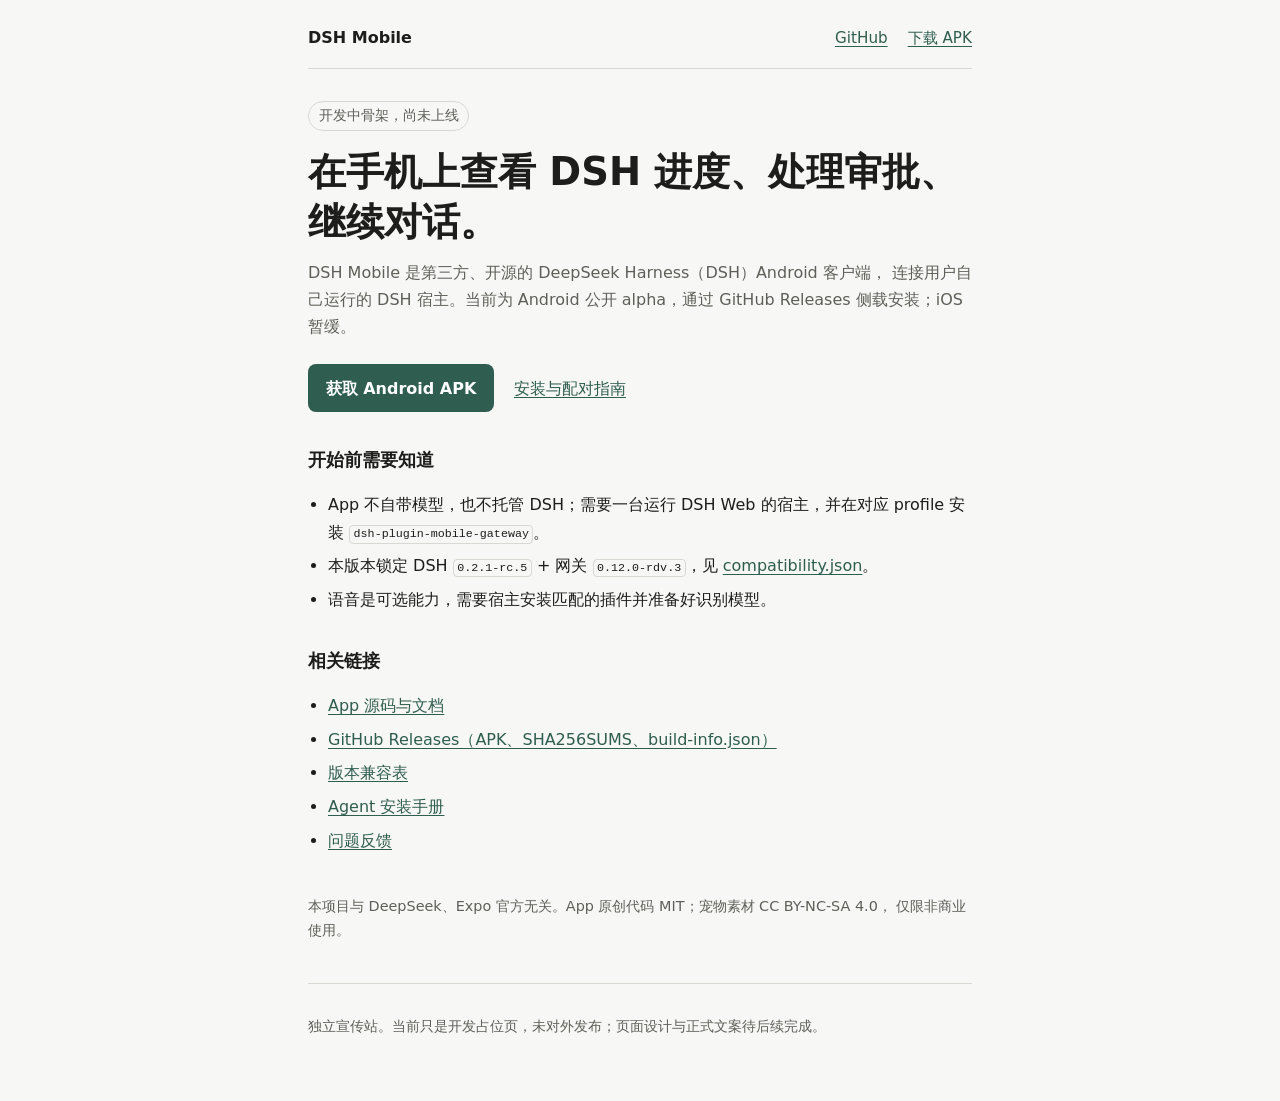
==== site/index.html @ c3a933ae "chore: initialize website development handoff" ====
<!doctype html>
<html lang="zh-CN">
<head>
  <meta charset="utf-8">
  <meta name="viewport" content="width=device-width, initial-scale=1">
  <meta name="robots" content="noindex">
  <title>DSH Mobile 宣传站（开发中）</title>
  <link rel="stylesheet" href="styles.css">
</head>
<body>
  <header class="site-header">
    <a class="brand" href="https://github.com/solla-h/dsh-mobile-app">DSH Mobile</a>
    <nav aria-label="主要导航">
      <a href="https://github.com/solla-h/dsh-mobile-app">GitHub</a>
      <a href="https://github.com/solla-h/dsh-mobile-app/releases">下载 APK</a>
    </nav>
  </header>

  <main>
    <p class="status" role="status">开发中骨架，尚未上线</p>

    <h1>在手机上查看 DSH 进度、处理审批、继续对话。</h1>

    <p class="lede">
      DSH Mobile 是第三方、开源的 DeepSeek Harness（DSH）Android 客户端，
      连接用户自己运行的 DSH 宿主。当前为 Android 公开 alpha，通过 GitHub Releases
      侧载安装；iOS 暂缓。
    </p>

    <p class="actions">
      <a class="button" href="https://github.com/solla-h/dsh-mobile-app/releases">获取 Android APK</a>
      <a href="https://github.com/solla-h/dsh-mobile-app/blob/master/docs/USER-GUIDE.zh-CN.md">安装与配对指南</a>
    </p>

    <section aria-labelledby="before-you-start">
      <h2 id="before-you-start">开始前需要知道</h2>
      <ul>
        <li>App 不自带模型，也不托管 DSH；需要一台运行 DSH Web 的宿主，并在对应 profile 安装
          <code>dsh-plugin-mobile-gateway</code>。</li>
        <li>本版本锁定 DSH <code>0.2.1-rc.5</code> + 网关 <code>0.12.0-rdv.3</code>，见
          <a href="https://github.com/solla-h/dsh-mobile-app/blob/master/compatibility.json">compatibility.json</a>。</li>
        <li>语音是可选能力，需要宿主安装匹配的插件并准备好识别模型。</li>
      </ul>
    </section>

    <section aria-labelledby="links">
      <h2 id="links">相关链接</h2>
      <ul>
        <li><a href="https://github.com/solla-h/dsh-mobile-app">App 源码与文档</a></li>
        <li><a href="https://github.com/solla-h/dsh-mobile-app/releases">GitHub Releases（APK、SHA256SUMS、build-info.json）</a></li>
        <li><a href="https://github.com/solla-h/dsh-mobile-app/blob/master/docs/COMPATIBILITY.md">版本兼容表</a></li>
        <li><a href="https://github.com/solla-h/dsh-mobile-app/blob/master/docs/AGENT-SETUP.md">Agent 安装手册</a></li>
        <li><a href="https://github.com/solla-h/dsh-mobile-app/issues">问题反馈</a></li>
      </ul>
    </section>

    <p class="note">
      本项目与 DeepSeek、Expo 官方无关。App 原创代码 MIT；宠物素材 CC BY-NC-SA 4.0，
      仅限非商业使用。
    </p>
  </main>

  <footer>
    <p>独立宣传站。当前只是开发占位页，未对外发布；页面设计与正式文案待后续完成。</p>
  </footer>
</body>
</html>
---- site/styles.css ----
:root {
  color-scheme: light dark;
  --bg: #f7f7f5;
  --fg: #1d1d1b;
  --muted: #5f5f5a;
  --line: #d9d9d3;
  --accent: #2f5d50;
  --accent-fg: #ffffff;
}

@media (prefers-color-scheme: dark) {
  :root {
    --bg: #171715;
    --fg: #ecece7;
    --muted: #aaa9a2;
    --line: #3a3a35;
    --accent: #8fc7b4;
    --accent-fg: #10201a;
  }
}

* {
  box-sizing: border-box;
}

body {
  margin: 0 auto;
  max-width: 44rem;
  padding: 1.5rem 1.25rem 3rem;
  background: var(--bg);
  color: var(--fg);
  font-family: system-ui, -apple-system, "Segoe UI", "PingFang SC",
    "Hiragino Sans GB", "Microsoft YaHei", sans-serif;
  line-height: 1.7;
}

a {
  color: var(--accent);
  text-underline-offset: 0.18em;
}

a:focus-visible {
  outline: 2px solid var(--accent);
  outline-offset: 3px;
  border-radius: 2px;
}

.site-header {
  display: flex;
  flex-wrap: wrap;
  gap: 0.75rem 1.25rem;
  align-items: baseline;
  justify-content: space-between;
  padding-bottom: 1rem;
  border-bottom: 1px solid var(--line);
}

.brand {
  font-weight: 700;
  color: var(--fg);
  text-decoration: none;
}

.site-header nav {
  display: flex;
  flex-wrap: wrap;
  gap: 1.25rem;
  font-size: 0.95rem;
}

main {
  padding-top: 2rem;
}

.status {
  display: inline-block;
  margin: 0;
  padding: 0.15rem 0.6rem;
  border: 1px solid var(--line);
  border-radius: 999px;
  color: var(--muted);
  font-size: 0.85rem;
}

h1 {
  margin: 1rem 0 0.75rem;
  font-size: clamp(1.7rem, 5vw, 2.4rem);
  line-height: 1.3;
}

h2 {
  margin-top: 2rem;
  font-size: 1.15rem;
}

.lede {
  margin: 0 0 1.5rem;
  color: var(--muted);
}

.actions {
  display: flex;
  flex-wrap: wrap;
  gap: 0.75rem 1.25rem;
  align-items: center;
  margin: 1.5rem 0 2rem;
}

.button {
  padding: 0.65rem 1.1rem;
  border-radius: 0.5rem;
  background: var(--accent);
  color: var(--accent-fg);
  font-weight: 600;
  text-decoration: none;
}

ul {
  padding-left: 1.25rem;
}

li + li {
  margin-top: 0.4rem;
}

code {
  padding: 0.1em 0.3em;
  border: 1px solid var(--line);
  border-radius: 0.25rem;
  font-size: 0.9em;
}

.note,
footer {
  margin-top: 2.5rem;
  color: var(--muted);
  font-size: 0.9rem;
}

footer {
  padding-top: 1rem;
  border-top: 1px solid var(--line);
}
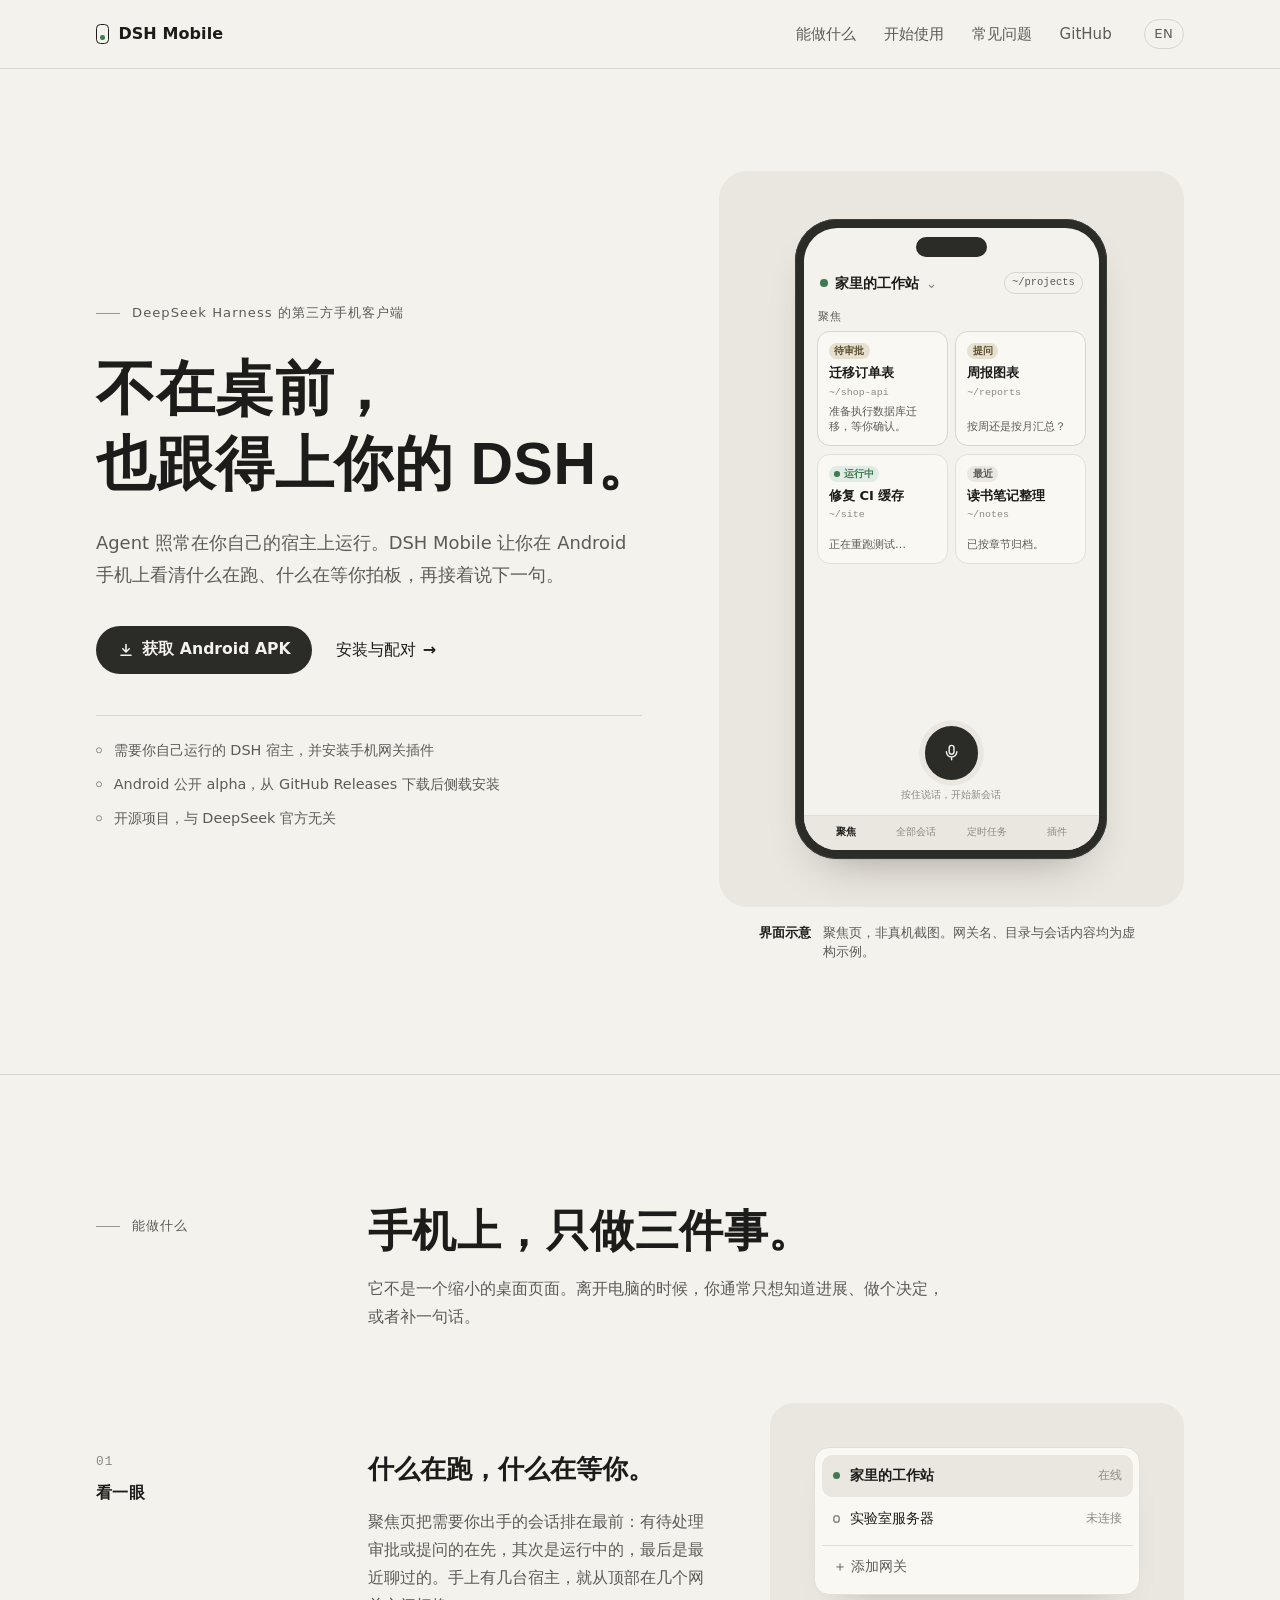
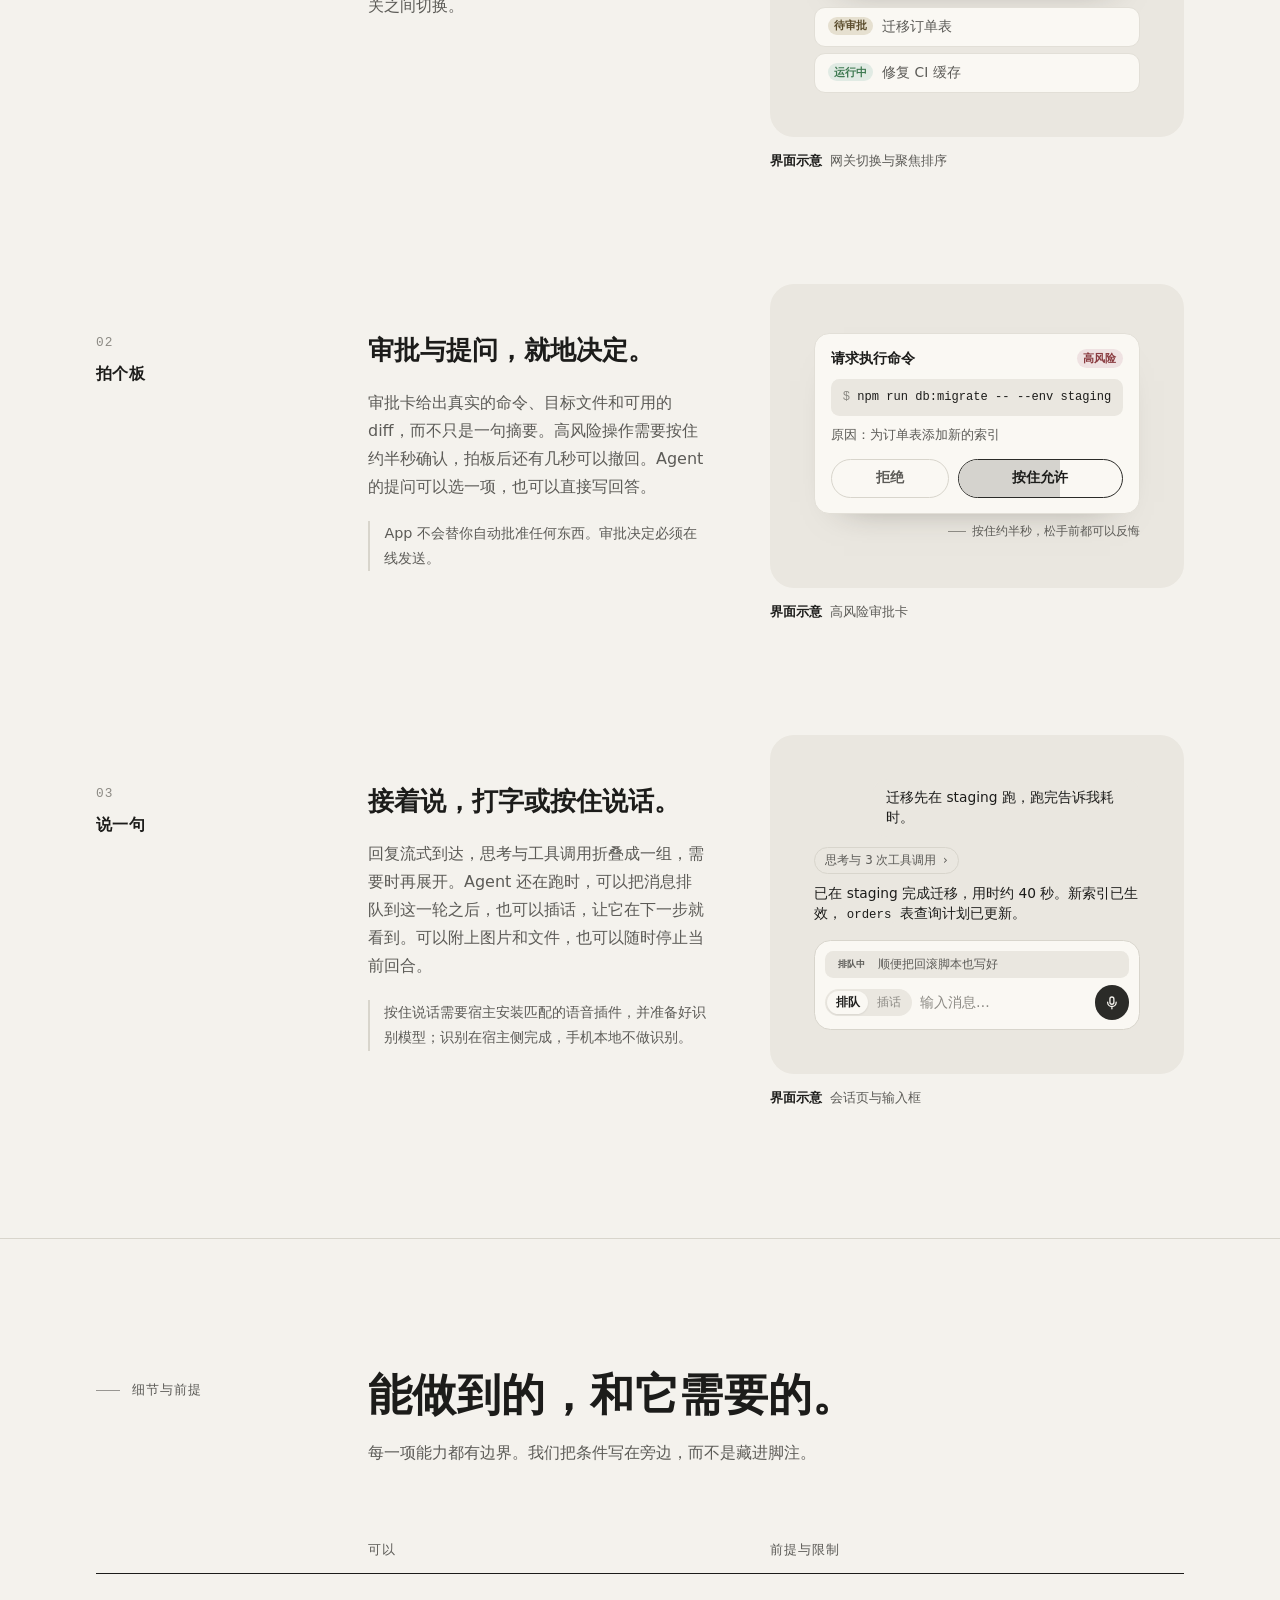
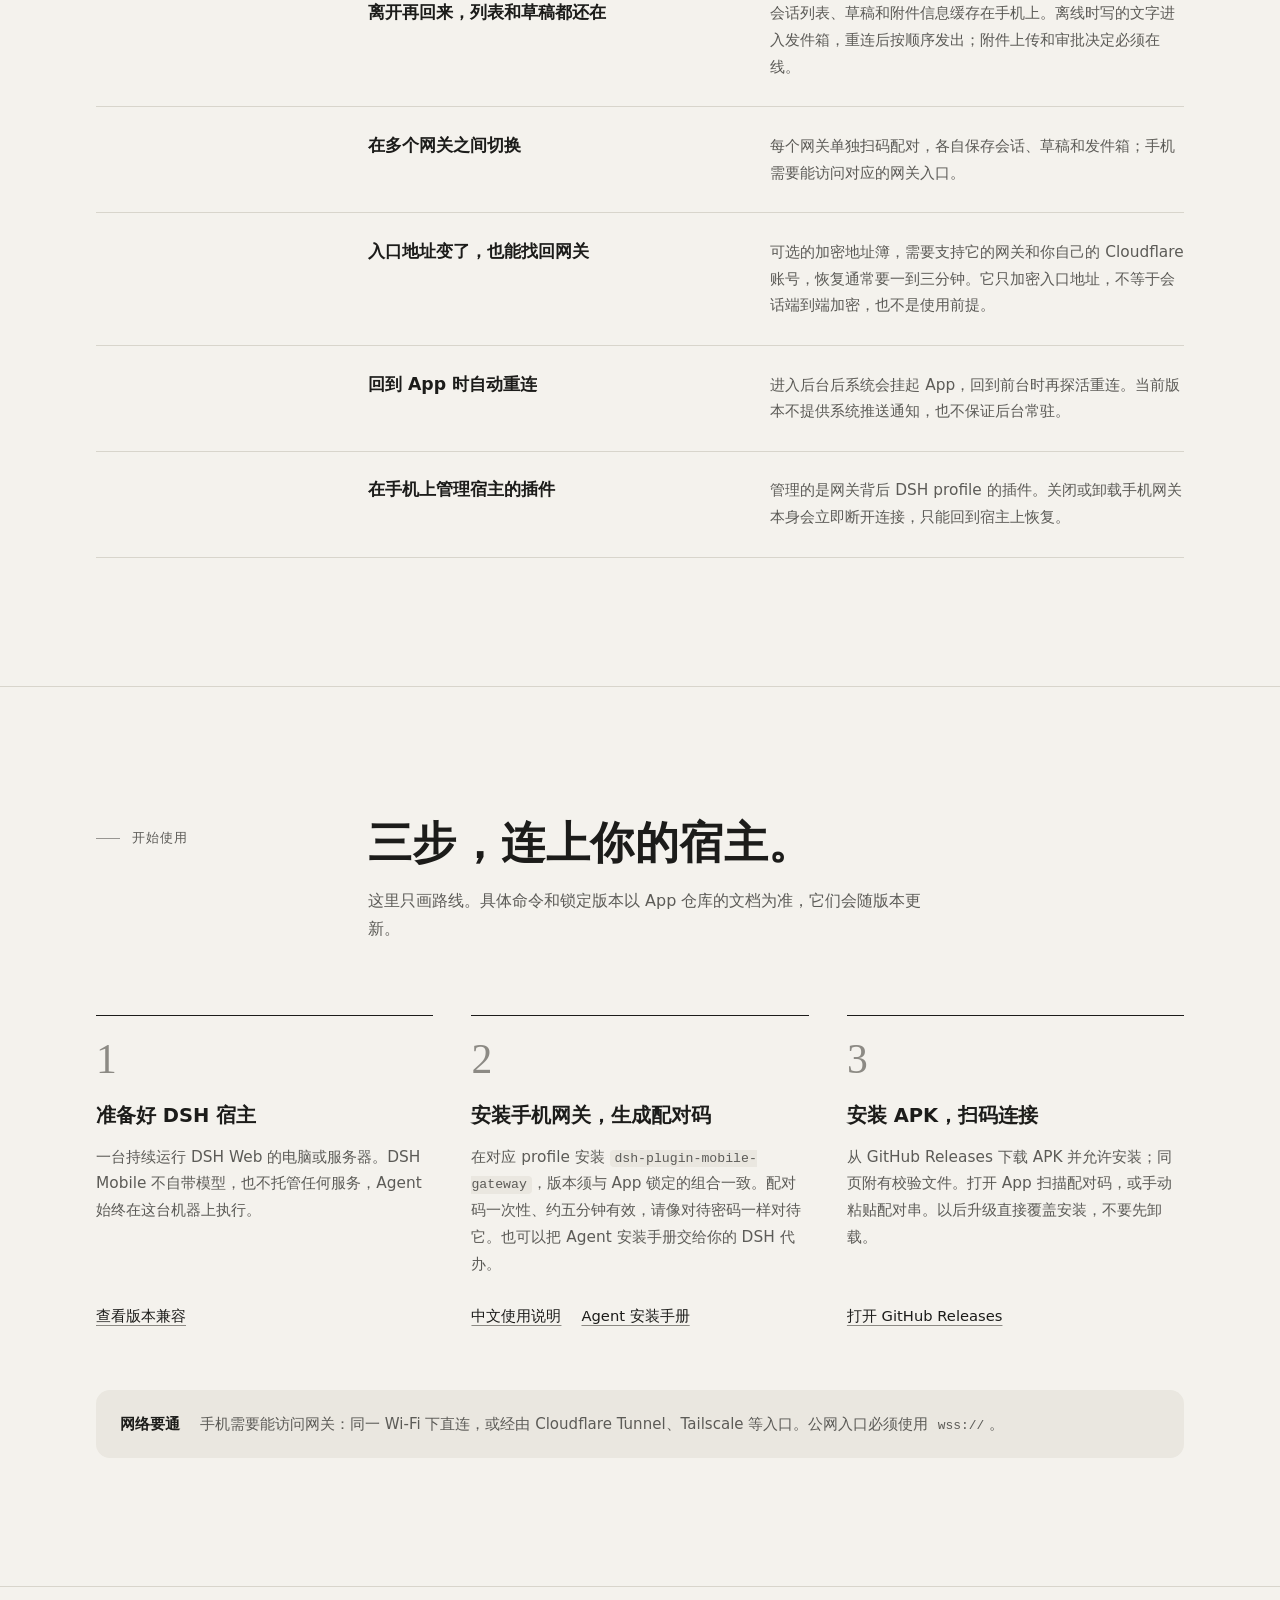
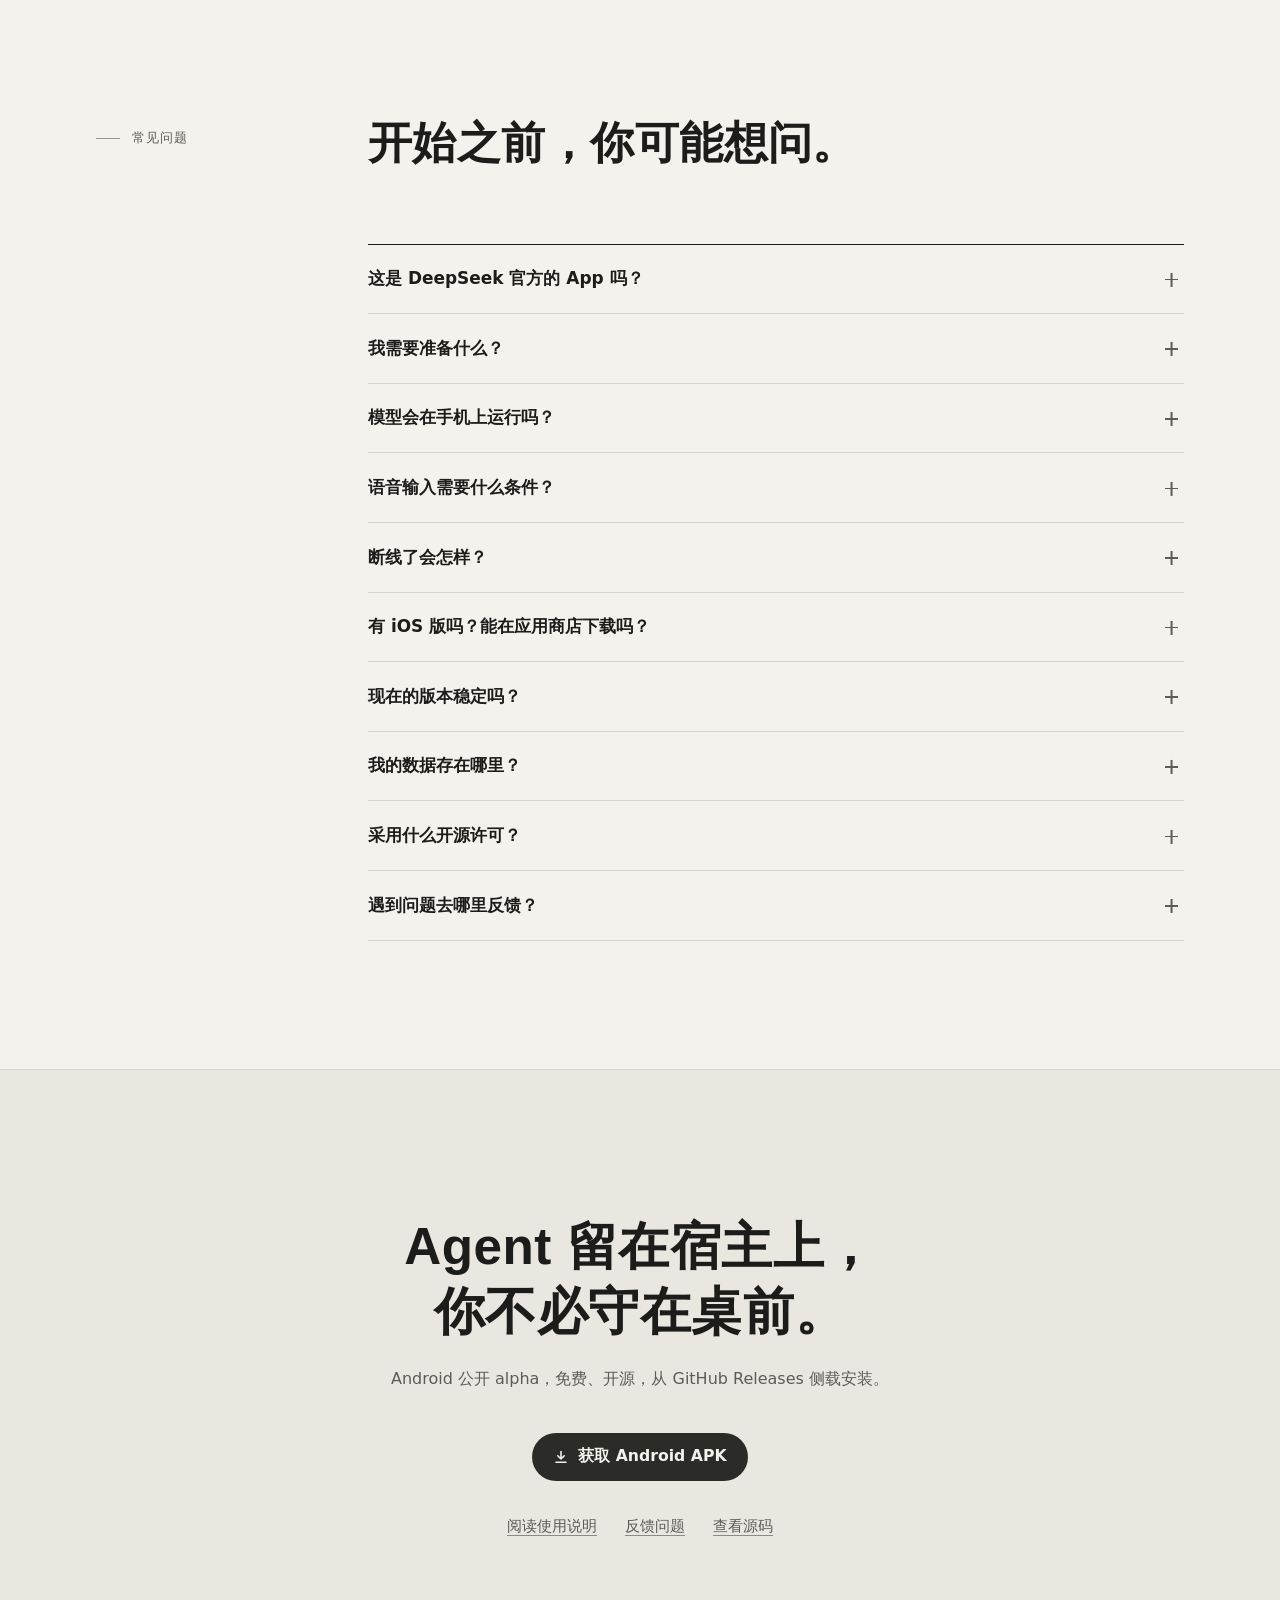
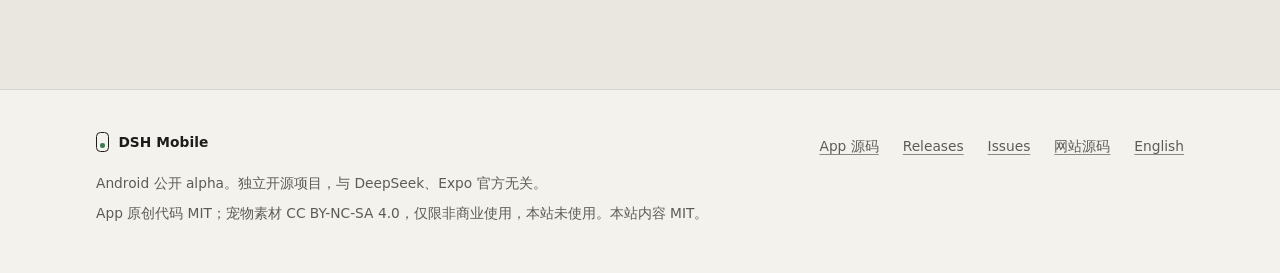
==== commit 7617f31d: "feat: launch bilingual site with validated Pages deployments" ====
--- a/site/index.html
+++ b/site/index.html
@@ -3,65 +3,396 @@
 <head>
   <meta charset="utf-8">
   <meta name="viewport" content="width=device-width, initial-scale=1">
-  <meta name="robots" content="noindex">
-  <title>DSH Mobile 宣传站（开发中）</title>
+  <link rel="canonical" href="https://fatwhale.app/">
+  <title>DSH Mobile — 不在桌前，也跟得上你的 DSH</title>
+  <meta name="description" content="DSH Mobile 是第三方、开源的 DeepSeek Harness（DSH）Android 客户端：在手机上查看进度、处理审批与提问、继续对话。连接你自己运行的 DSH 宿主，当前为 Android 公开 alpha。">
+  <meta name="color-scheme" content="light dark">
+  <meta name="theme-color" content="#f4f2ed" media="(prefers-color-scheme: light)">
+  <meta name="theme-color" content="#252522" media="(prefers-color-scheme: dark)">
+  <meta property="og:type" content="website">
+  <meta property="og:locale" content="zh_CN">
+  <meta property="og:site_name" content="DSH Mobile">
+  <meta property="og:title" content="DSH Mobile — 不在桌前，也跟得上你的 DSH">
+  <meta property="og:description" content="第三方开源的 DSH Android 客户端：查看进度、处理审批、继续对话。Android 公开 alpha。">
+  <meta property="og:url" content="https://fatwhale.app/">
+  <link rel="alternate" hreflang="zh-CN" href="https://fatwhale.app/">
+  <link rel="alternate" hreflang="en" href="https://fatwhale.app/en/">
+  <link rel="icon" href="data:image/svg+xml,%3Csvg xmlns='http://www.w3.org/2000/svg' viewBox='0 0 32 32'%3E%3Crect width='32' height='32' rx='8' fill='%23f4f2ed'/%3E%3Crect x='10' y='5.5' width='12' height='21' rx='3.5' fill='none' stroke='%231c1c1a' stroke-width='2'/%3E%3Ccircle cx='16' cy='22' r='1.8' fill='%233f7a52'/%3E%3C/svg%3E">
   <link rel="stylesheet" href="styles.css">
 </head>
 <body>
-  <header class="site-header">
-    <a class="brand" href="https://github.com/solla-h/dsh-mobile-app">DSH Mobile</a>
-    <nav aria-label="主要导航">
-      <a href="https://github.com/solla-h/dsh-mobile-app">GitHub</a>
-      <a href="https://github.com/solla-h/dsh-mobile-app/releases">下载 APK</a>
-    </nav>
+  <a class="skip" href="#main">跳到正文</a>
+
+  <header class="masthead">
+    <div class="wrap masthead__inner">
+      <a class="brand" href="./"><span class="brand__mark" aria-hidden="true"></span>DSH Mobile</a>
+      <nav class="nav" aria-label="主要导航">
+        <a href="#scenes">能做什么</a>
+        <a href="#start">开始使用</a>
+        <a href="#faq">常见问题</a>
+        <a href="https://github.com/solla-h/dsh-mobile-app">GitHub</a>
+      </nav>
+      <a class="lang" href="en/" hreflang="en" lang="en">EN</a>
+    </div>
   </header>
 
-  <main>
-    <p class="status" role="status">开发中骨架，尚未上线</p>
-
-    <h1>在手机上查看 DSH 进度、处理审批、继续对话。</h1>
-
-    <p class="lede">
-      DSH Mobile 是第三方、开源的 DeepSeek Harness（DSH）Android 客户端，
-      连接用户自己运行的 DSH 宿主。当前为 Android 公开 alpha，通过 GitHub Releases
-      侧载安装；iOS 暂缓。
-    </p>
-
-    <p class="actions">
-      <a class="button" href="https://github.com/solla-h/dsh-mobile-app/releases">获取 Android APK</a>
-      <a href="https://github.com/solla-h/dsh-mobile-app/blob/master/docs/USER-GUIDE.zh-CN.md">安装与配对指南</a>
-    </p>
-
-    <section aria-labelledby="before-you-start">
-      <h2 id="before-you-start">开始前需要知道</h2>
-      <ul>
-        <li>App 不自带模型，也不托管 DSH；需要一台运行 DSH Web 的宿主，并在对应 profile 安装
-          <code>dsh-plugin-mobile-gateway</code>。</li>
-        <li>本版本锁定 DSH <code>0.2.1-rc.5</code> + 网关 <code>0.12.0-rdv.3</code>，见
-          <a href="https://github.com/solla-h/dsh-mobile-app/blob/master/compatibility.json">compatibility.json</a>。</li>
-        <li>语音是可选能力，需要宿主安装匹配的插件并准备好识别模型。</li>
-      </ul>
-    </section>
-
-    <section aria-labelledby="links">
-      <h2 id="links">相关链接</h2>
-      <ul>
-        <li><a href="https://github.com/solla-h/dsh-mobile-app">App 源码与文档</a></li>
-        <li><a href="https://github.com/solla-h/dsh-mobile-app/releases">GitHub Releases（APK、SHA256SUMS、build-info.json）</a></li>
-        <li><a href="https://github.com/solla-h/dsh-mobile-app/blob/master/docs/COMPATIBILITY.md">版本兼容表</a></li>
-        <li><a href="https://github.com/solla-h/dsh-mobile-app/blob/master/docs/AGENT-SETUP.md">Agent 安装手册</a></li>
-        <li><a href="https://github.com/solla-h/dsh-mobile-app/issues">问题反馈</a></li>
-      </ul>
-    </section>
-
-    <p class="note">
-      本项目与 DeepSeek、Expo 官方无关。App 原创代码 MIT；宠物素材 CC BY-NC-SA 4.0，
-      仅限非商业使用。
-    </p>
+  <main id="main">
+    <!-- 首屏 -->
+    <section class="hero" aria-labelledby="hero-title">
+      <div class="wrap hero__grid">
+        <div class="hero__text">
+          <p class="eyebrow">DeepSeek Harness 的第三方手机客户端</p>
+          <h1 id="hero-title" class="display"><span class="nb">不在桌前，</span><br><span class="nb">也跟得上你的 DSH。</span></h1>
+          <p class="lede">
+            Agent 照常在你自己的宿主上运行。DSH Mobile 让你在 Android 手机上看清什么在跑、什么在等你拍板，再接着说下一句。
+          </p>
+          <div class="actions">
+            <a class="btn btn--primary" href="https://github.com/solla-h/dsh-mobile-app/releases">
+              <svg class="btn__glyph" viewBox="0 0 16 16" fill="none" stroke="currentColor" stroke-width="1.6" stroke-linecap="round" stroke-linejoin="round" aria-hidden="true"><path d="M8 2.5v7.5M4.75 6.75 8 10l3.25-3.25M3 13.25h10"/></svg>
+              获取 Android APK
+            </a>
+            <a class="link-quiet" href="#start">安装与配对 <span aria-hidden="true">→</span></a>
+          </div>
+          <ul class="terms" aria-label="使用前提">
+            <li>需要你自己运行的 DSH 宿主，并安装手机网关插件</li>
+            <li>Android 公开 alpha，从 GitHub Releases 下载后侧载安装</li>
+            <li>开源项目，与 DeepSeek 官方无关</li>
+          </ul>
+        </div>
+
+        <figure class="hero__figure">
+          <div class="stage">
+            <div class="phone" aria-hidden="true">
+              <div class="phone__screen">
+                <div class="ui-status"></div>
+                <div class="ui-top">
+                  <span class="ui-gw"><i class="dot dot--live"></i>家里的工作站<span class="caret">⌄</span></span>
+                  <span class="ui-ws">~/projects</span>
+                </div>
+                <p class="ui-h">聚焦</p>
+                <div class="ui-grid">
+                  <div class="ui-card ui-card--attn">
+                    <span class="ui-tag ui-tag--amber">待审批</span>
+                    <b>迁移订单表</b>
+                    <span class="ui-path">~/shop-api</span>
+                    <span class="ui-snip">准备执行数据库迁移，等你确认。</span>
+                  </div>
+                  <div class="ui-card ui-card--attn">
+                    <span class="ui-tag ui-tag--amber">提问</span>
+                    <b>周报图表</b>
+                    <span class="ui-path">~/reports</span>
+                    <span class="ui-snip">按周还是按月汇总？</span>
+                  </div>
+                  <div class="ui-card">
+                    <span class="ui-tag ui-tag--live"><i class="dot dot--live"></i>运行中</span>
+                    <b>修复 CI 缓存</b>
+                    <span class="ui-path">~/site</span>
+                    <span class="ui-snip">正在重跑测试…</span>
+                  </div>
+                  <div class="ui-card">
+                    <span class="ui-tag">最近</span>
+                    <b>读书笔记整理</b>
+                    <span class="ui-path">~/notes</span>
+                    <span class="ui-snip">已按章节归档。</span>
+                  </div>
+                </div>
+                <div class="ui-orb-wrap">
+                  <span class="ui-orb"><svg viewBox="0 0 24 24" fill="none" stroke="currentColor" stroke-width="1.8" stroke-linecap="round"><rect x="9" y="3" width="6" height="11" rx="3"/><path d="M5.5 11a6.5 6.5 0 0 0 13 0M12 17.5V21"/></svg></span>
+                  <span class="ui-orb-label">按住说话，开始新会话</span>
+                </div>
+                <div class="ui-tabs">
+                  <span class="is-on">聚焦</span><span>全部会话</span><span>定时任务</span><span>插件</span>
+                </div>
+              </div>
+            </div>
+          </div>
+          <figcaption class="plate"><b>界面示意</b><span>聚焦页，非真机截图。网关名、目录与会话内容均为虚构示例。</span></figcaption>
+        </figure>
+      </div>
+    </section>
+
+    <!-- 核心场景 -->
+    <section class="section" id="scenes" aria-labelledby="scenes-title">
+      <div class="wrap">
+        <div class="section__head">
+          <p class="eyebrow">能做什么</p>
+          <div>
+            <h2 id="scenes-title" class="display">手机上，只做三件事。</h2>
+            <p class="intro">它不是一个缩小的桌面页面。离开电脑的时候，你通常只想知道进展、做个决定，或者补一句话。</p>
+          </div>
+        </div>
+
+        <ol class="scenes">
+          <li class="scene">
+            <p class="scene__no"><span class="mono">01</span><span>看一眼</span></p>
+            <div class="scene__text">
+              <h3>什么在跑，什么在等你。</h3>
+              <p>
+                聚焦页把需要你出手的会话排在最前：有待处理审批或提问的在先，其次是运行中的，最后是最近聊过的。手上有几台宿主，就从顶部在几个网关之间切换。
+              </p>
+            </div>
+            <figure class="scene__fig">
+              <div class="tray">
+                <div class="frag" aria-hidden="true">
+                  <div class="frag-card menu">
+                    <div class="menu__row is-on"><i class="dot dot--live"></i><b>家里的工作站</b><small>在线</small></div>
+                    <div class="menu__row"><i class="dot dot--idle"></i><span>实验室服务器</span><small>未连接</small></div>
+                    <div class="menu__row menu__row--add"><span>＋ 添加网关</span></div>
+                  </div>
+                  <div class="queue">
+                    <div class="queue__row"><span class="ui-tag ui-tag--amber">待审批</span><span>迁移订单表</span></div>
+                    <div class="queue__row"><span class="ui-tag ui-tag--live">运行中</span><span>修复 CI 缓存</span></div>
+                  </div>
+                </div>
+              </div>
+              <figcaption><b>界面示意</b>网关切换与聚焦排序</figcaption>
+            </figure>
+          </li>
+
+          <li class="scene">
+            <p class="scene__no"><span class="mono">02</span><span>拍个板</span></p>
+            <div class="scene__text">
+              <h3>审批与提问，就地决定。</h3>
+              <p>
+                审批卡给出真实的命令、目标文件和可用的 diff，而不只是一句摘要。高风险操作需要按住约半秒确认，拍板后还有几秒可以撤回。Agent 的提问可以选一项，也可以直接写回答。
+              </p>
+              <p class="note">App 不会替你自动批准任何东西。审批决定必须在线发送。</p>
+            </div>
+            <figure class="scene__fig">
+              <div class="tray">
+                <div class="frag" aria-hidden="true">
+                  <div class="frag-card">
+                    <div class="appr__head"><b>请求执行命令</b><span class="risk">高风险</span></div>
+                    <pre class="cmd">npm run db:migrate -- --env staging</pre>
+                    <p class="appr__why">原因：为订单表添加新的索引</p>
+                    <div class="appr__acts">
+                      <span class="ui-btn">拒绝</span>
+                      <span class="ui-btn ui-btn--hold"><i class="fill"></i><span class="label">按住允许</span></span>
+                    </div>
+                  </div>
+                  <p class="annot">按住约半秒，松手前都可以反悔</p>
+                </div>
+              </div>
+              <figcaption><b>界面示意</b>高风险审批卡</figcaption>
+            </figure>
+          </li>
+
+          <li class="scene">
+            <p class="scene__no"><span class="mono">03</span><span>说一句</span></p>
+            <div class="scene__text">
+              <h3>接着说，打字或按住说话。</h3>
+              <p>
+                回复流式到达，思考与工具调用折叠成一组，需要时再展开。Agent 还在跑时，可以把消息排队到这一轮之后，也可以插话，让它在下一步就看到。可以附上图片和文件，也可以随时停止当前回合。
+              </p>
+              <p class="note">按住说话需要宿主安装匹配的语音插件，并准备好识别模型；识别在宿主侧完成，手机本地不做识别。</p>
+            </div>
+            <figure class="scene__fig">
+              <div class="tray">
+                <div class="frag convo" aria-hidden="true">
+                  <div class="bubble">迁移先在 staging 跑，跑完告诉我耗时。</div>
+                  <span class="trace">思考与 3 次工具调用 <span>›</span></span>
+                  <p class="reply">已在 staging 完成迁移，用时约 40 秒。新索引已生效，<code>orders</code> 表查询计划已更新。</p>
+                  <div class="composer">
+                    <div class="queued"><span class="ui-tag">排队中</span>顺便把回滚脚本也写好</div>
+                    <div class="composer__row">
+                      <span class="seg"><span class="is-on">排队</span><span>插话</span></span>
+                      <span class="composer__input">输入消息…</span>
+                      <span class="mic"><svg viewBox="0 0 24 24" fill="none" stroke="currentColor" stroke-width="2" stroke-linecap="round"><rect x="9" y="3" width="6" height="11" rx="3"/><path d="M5.5 11a6.5 6.5 0 0 0 13 0M12 17.5V21"/></svg></span>
+                    </div>
+                  </div>
+                </div>
+              </div>
+              <figcaption><b>界面示意</b>会话页与输入框</figcaption>
+            </figure>
+          </li>
+        </ol>
+      </div>
+    </section>
+
+    <!-- 细节与前提 -->
+    <section class="section" id="details" aria-labelledby="details-title">
+      <div class="wrap">
+        <div class="section__head">
+          <p class="eyebrow">细节与前提</p>
+          <div>
+            <h2 id="details-title" class="display">能做到的，和它需要的。</h2>
+            <p class="intro">每一项能力都有边界。我们把条件写在旁边，而不是藏进脚注。</p>
+          </div>
+        </div>
+
+        <div class="ledger__labels" aria-hidden="true"><span></span><span>可以</span><span>前提与限制</span></div>
+        <ul class="ledger">
+          <li>
+            <h3>离开再回来，列表和草稿都还在</h3>
+            <p><span class="tag">前提</span>会话列表、草稿和附件信息缓存在手机上。离线时写的文字进入发件箱，重连后按顺序发出；附件上传和审批决定必须在线。</p>
+          </li>
+          <li>
+            <h3>在多个网关之间切换</h3>
+            <p><span class="tag">前提</span>每个网关单独扫码配对，各自保存会话、草稿和发件箱；手机需要能访问对应的网关入口。</p>
+          </li>
+          <li>
+            <h3>入口地址变了，也能找回网关</h3>
+            <p><span class="tag">前提</span>可选的加密地址簿，需要支持它的网关和你自己的 Cloudflare 账号，恢复通常要一到三分钟。它只加密入口地址，不等于会话端到端加密，也不是使用前提。</p>
+          </li>
+          <li>
+            <h3>回到 App 时自动重连</h3>
+            <p><span class="tag">前提</span>进入后台后系统会挂起 App，回到前台时再探活重连。当前版本不提供系统推送通知，也不保证后台常驻。</p>
+          </li>
+          <li>
+            <h3>在手机上管理宿主的插件</h3>
+            <p><span class="tag">前提</span>管理的是网关背后 DSH profile 的插件。关闭或卸载手机网关本身会立即断开连接，只能回到宿主上恢复。</p>
+          </li>
+        </ul>
+      </div>
+    </section>
+
+    <!-- 三步开始 -->
+    <section class="section" id="start" aria-labelledby="start-title">
+      <div class="wrap">
+        <div class="section__head">
+          <p class="eyebrow">开始使用</p>
+          <div>
+            <h2 id="start-title" class="display">三步，连上你的宿主。</h2>
+            <p class="intro">这里只画路线。具体命令和锁定版本以 App 仓库的文档为准，它们会随版本更新。</p>
+          </div>
+        </div>
+
+        <ol class="steps">
+          <li class="step">
+            <h3>准备好 DSH 宿主</h3>
+            <p>一台持续运行 DSH Web 的电脑或服务器。DSH Mobile 不自带模型，也不托管任何服务，Agent 始终在这台机器上执行。</p>
+            <div class="links">
+              <a href="https://github.com/solla-h/dsh-mobile-app/blob/master/docs/COMPATIBILITY.md">查看版本兼容</a>
+            </div>
+          </li>
+          <li class="step">
+            <h3>安装手机网关，生成配对码</h3>
+            <p>
+              在对应 profile 安装 <code>dsh-plugin-mobile-gateway</code>，版本须与 App 锁定的组合一致。配对码一次性、约五分钟有效，请像对待密码一样对待它。也可以把 Agent 安装手册交给你的 DSH 代办。
+            </p>
+            <div class="links">
+              <a href="https://github.com/solla-h/dsh-mobile-app/blob/master/docs/USER-GUIDE.zh-CN.md">中文使用说明</a>
+              <a href="https://github.com/solla-h/dsh-mobile-app/blob/master/docs/AGENT-SETUP.md">Agent 安装手册</a>
+            </div>
+          </li>
+          <li class="step">
+            <h3>安装 APK，扫码连接</h3>
+            <p>从 GitHub Releases 下载 APK 并允许安装；同页附有校验文件。打开 App 扫描配对码，或手动粘贴配对串。以后升级直接覆盖安装，不要先卸载。</p>
+            <div class="links">
+              <a href="https://github.com/solla-h/dsh-mobile-app/releases">打开 GitHub Releases</a>
+            </div>
+          </li>
+        </ol>
+
+        <div class="preflight">
+          <b>网络要通</b>
+          <p>手机需要能访问网关：同一 Wi-Fi 下直连，或经由 Cloudflare Tunnel、Tailscale 等入口。公网入口必须使用 <code>wss://</code>。</p>
+        </div>
+      </div>
+    </section>
+
+    <!-- FAQ -->
+    <section class="section" id="faq" aria-labelledby="faq-title">
+      <div class="wrap">
+        <div class="section__head">
+          <p class="eyebrow">常见问题</p>
+          <div>
+            <h2 id="faq-title" class="display">开始之前，你可能想问。</h2>
+          </div>
+        </div>
+
+        <div class="faq-layout">
+          <div class="spacer"></div>
+          <div class="faq">
+            <details>
+              <summary>这是 DeepSeek 官方的 App 吗？</summary>
+              <div class="answer"><p>不是。DSH Mobile 是独立的第三方开源项目，与 DeepSeek、Expo 官方均无关联。</p></div>
+            </details>
+            <details>
+              <summary>我需要准备什么？</summary>
+              <div class="answer">
+                <p>一台运行 DSH Web 的宿主、装在对应 profile 里的手机网关插件、一台 Android 手机，以及手机到网关的网络路径。</p>
+                <p>DSH 与网关的版本必须和 App 锁定的组合一致，见 <a href="https://github.com/solla-h/dsh-mobile-app/blob/master/compatibility.json">compatibility.json</a>。</p>
+              </div>
+            </details>
+            <details>
+              <summary>模型会在手机上运行吗？</summary>
+              <div class="answer"><p>不会。Agent 在你的宿主上运行，手机只是客户端。它也不是托管的 AI 服务。</p></div>
+            </details>
+            <details>
+              <summary>语音输入需要什么条件？</summary>
+              <div class="answer"><p>宿主需要安装与 DSH 版本匹配的语音插件，并且识别模型已经就绪。模型没准备好时，App 会明确显示「语音未启用」，不会静默失败。</p></div>
+            </details>
+            <details>
+              <summary>断线了会怎样？</summary>
+              <div class="answer">
+                <p>App 会自动重连，点顶部的连接提示可以立即重试。离线时写的文字进入发件箱，重连后按顺序补发。</p>
+                <p>断线瞬间仍在途的消息可能显示「未确认」，App 不会静默重发，需要你手动重试。设备被撤销或凭据过期时，需要重新配对。</p>
+              </div>
+            </details>
+            <details>
+              <summary>有 iOS 版吗？能在应用商店下载吗？</summary>
+              <div class="answer"><p>目前都没有。iOS 版暂缓，尚未验证；Android 版通过 GitHub Releases 侧载安装，也没有在所有机型上验证过。</p></div>
+            </details>
+            <details>
+              <summary>现在的版本稳定吗？</summary>
+              <div class="answer"><p>不算稳定，这是公开 alpha，协议和界面仍在演进。当前可下载的版本、校验文件和已验证范围，请以 <a href="https://github.com/solla-h/dsh-mobile-app/releases">Releases</a> 和 <a href="https://github.com/solla-h/dsh-mobile-app">App 仓库</a>的说明为准。</p></div>
+            </details>
+            <details>
+              <summary>我的数据存在哪里？</summary>
+              <div class="answer">
+                <p>配对凭据保存在手机的安全存储里；会话历史、草稿和附件信息缓存在手机本地。App 没有接入第三方分析 SDK，但宿主、网关和你使用的隧道服务可能各自保留日志。</p>
+                <p>手机丢失时，请到网关面板撤销这台设备；只在另一台手机上移除网关并不会撤销它。</p>
+              </div>
+            </details>
+            <details>
+              <summary>采用什么开源许可？</summary>
+              <div class="answer"><p>App 原创代码采用 MIT；App 里的宠物动画素材采用 CC BY-NC-SA 4.0，仅限非商业使用。详见 <a href="https://github.com/solla-h/dsh-mobile-app/blob/master/LICENSE">LICENSE</a> 与 <a href="https://github.com/solla-h/dsh-mobile-app/blob/master/NOTICE">NOTICE</a>。本网站内容采用 MIT，没有使用这些素材。</p></div>
+            </details>
+            <details>
+              <summary>遇到问题去哪里反馈？</summary>
+              <div class="answer"><p>请到 <a href="https://github.com/solla-h/dsh-mobile-app/issues">GitHub Issues</a>，附上 App、网关和 DSH 的版本与复现步骤。不要贴配对二维码、设备凭据或未打码的会话截图。</p></div>
+            </details>
+          </div>
+        </div>
+      </div>
+    </section>
+
+    <!-- 收尾 -->
+    <section class="closing" aria-labelledby="closing-title">
+      <div class="wrap">
+        <h2 id="closing-title" class="display">Agent 留在宿主上，<br>你不必守在桌前。</h2>
+        <p>Android 公开 alpha，免费、开源，从 GitHub Releases 侧载安装。</p>
+        <div class="actions">
+          <a class="btn btn--primary" href="https://github.com/solla-h/dsh-mobile-app/releases">
+            <svg class="btn__glyph" viewBox="0 0 16 16" fill="none" stroke="currentColor" stroke-width="1.6" stroke-linecap="round" stroke-linejoin="round" aria-hidden="true"><path d="M8 2.5v7.5M4.75 6.75 8 10l3.25-3.25M3 13.25h10"/></svg>
+            获取 Android APK
+          </a>
+        </div>
+        <div class="more">
+          <a href="https://github.com/solla-h/dsh-mobile-app/blob/master/docs/USER-GUIDE.zh-CN.md">阅读使用说明</a>
+          <a href="https://github.com/solla-h/dsh-mobile-app/issues">反馈问题</a>
+          <a href="https://github.com/solla-h/dsh-mobile-app">查看源码</a>
+        </div>
+      </div>
+    </section>
   </main>
 
-  <footer>
-    <p>独立宣传站。当前只是开发占位页，未对外发布；页面设计与正式文案待后续完成。</p>
+  <footer class="footer">
+    <div class="wrap footer__grid">
+      <div>
+        <p class="brand"><span class="brand__mark" aria-hidden="true"></span>DSH Mobile</p>
+        <p>Android 公开 alpha。独立开源项目，与 DeepSeek、Expo 官方无关。</p>
+        <p>App 原创代码 MIT；宠物素材 CC BY-NC-SA 4.0，仅限非商业使用，本站未使用。本站内容 MIT。</p>
+      </div>
+      <nav aria-label="页脚链接">
+        <a href="https://github.com/solla-h/dsh-mobile-app">App 源码</a>
+        <a href="https://github.com/solla-h/dsh-mobile-app/releases">Releases</a>
+        <a href="https://github.com/solla-h/dsh-mobile-app/issues">Issues</a>
+        <a href="https://github.com/solla-h/dsh-mobile-site">网站源码</a>
+        <a href="en/" hreflang="en" lang="en">English</a>
+      </nav>
+    </div>
   </footer>
 </body>
 </html>
--- a/site/styles.css
+++ b/site/styles.css
@@ -1,143 +1,1481 @@
+/*
+ * DSH Mobile — 宣传站样式
+ *
+ * 色板沿用 App 的「漫反射电纸书」：日间暖石纸色、夜间暖炭电纸灰。
+ * 不用纯黑纯白、不用渐变与发光；层次只靠纸色深浅和发丝线。
+ * 纯 CSS，无外部字体与脚本。
+ */
+
+/* ---------- Tokens ---------- */
+
 :root {
   color-scheme: light dark;
-  --bg: #f7f7f5;
-  --fg: #1d1d1b;
-  --muted: #5f5f5a;
-  --line: #d9d9d3;
-  --accent: #2f5d50;
-  --accent-fg: #ffffff;
+
+  --paper: #f4f2ed;
+  --paper-sunk: #eae7e0;
+  --paper-raised: #faf8f3;
+  --line: #d8d5cc;
+  --line-soft: #e2dfd7;
+  --ink: #1c1c1a;
+  --ink-2: #5c5b57;
+  --ink-3: #8c8a84;
+  --btn: #2b2b28;
+  --btn-ink: #f4f2ed;
+  --link: #2a5480;
+  --live: #3f7a52;
+  --live-bg: #e1ebe4;
+  --amber: #5c4e2e;
+  --amber-bg: #e6e0d0;
+  --danger: #8a3b40;
+  --danger-bg: #efe2e2;
+  --bezel: #2b2b28;
+  --bezel-edge: #3d3d39;
+
+  --font-sans: system-ui, -apple-system, "Segoe UI", "PingFang SC", "Hiragino Sans GB",
+    "Microsoft YaHei", "Noto Sans SC", "Noto Sans CJK SC", sans-serif;
+  --font-display: "Songti SC", "Noto Serif SC", "Source Han Serif SC", "Noto Serif CJK SC",
+    "PingFang SC", "Hiragino Sans GB", "Microsoft YaHei", "Noto Sans SC", sans-serif;
+  --font-mono: "JetBrains Mono", "SF Mono", "Cascadia Mono", Menlo, Consolas, "Liberation Mono",
+    monospace;
+
+  --wrap: 74rem;
+  --gutter: clamp(1.25rem, 4.5vw, 3rem);
+  --section-y: clamp(4.5rem, 10vw, 8rem);
+  --radius: 0.875rem;
+}
+
+:root:lang(en) {
+  --font-display: "Iowan Old Style", "Palatino Linotype", Palatino, "Book Antiqua", "Noto Serif",
+    Georgia, serif;
 }
 
 @media (prefers-color-scheme: dark) {
   :root {
-    --bg: #171715;
-    --fg: #ecece7;
-    --muted: #aaa9a2;
-    --line: #3a3a35;
-    --accent: #8fc7b4;
-    --accent-fg: #10201a;
-  }
-}
-
-* {
+    --paper: #252522;
+    --paper-sunk: #1f1f1d;
+    --paper-raised: #2e2e2a;
+    --line: #3e3e39;
+    --line-soft: #34342f;
+    --ink: #cecbc2;
+    --ink-2: #a29f96;
+    --ink-3: #75736b;
+    --btn: #c4c1b6;
+    --btn-ink: #222220;
+    --link: #93b5d9;
+    --live: #9cc4a7;
+    --live-bg: #28332b;
+    --amber: #c8b68e;
+    --amber-bg: #363228;
+    --danger: #c08a8c;
+    --danger-bg: #3a2c2c;
+    --bezel: #161614;
+    --bezel-edge: #45453f;
+  }
+}
+
+/* ---------- Base ---------- */
+
+*,
+*::before,
+*::after {
   box-sizing: border-box;
 }
 
+html {
+  -webkit-text-size-adjust: 100%;
+  text-size-adjust: 100%;
+  scroll-behavior: smooth;
+}
+
+@media (prefers-reduced-motion: reduce) {
+  html {
+    scroll-behavior: auto;
+  }
+}
+
 body {
-  margin: 0 auto;
-  max-width: 44rem;
-  padding: 1.5rem 1.25rem 3rem;
-  background: var(--bg);
-  color: var(--fg);
-  font-family: system-ui, -apple-system, "Segoe UI", "PingFang SC",
-    "Hiragino Sans GB", "Microsoft YaHei", sans-serif;
-  line-height: 1.7;
+  margin: 0;
+  background: var(--paper);
+  color: var(--ink);
+  font-family: var(--font-sans);
+  font-size: 1rem;
+  line-height: 1.75;
+  font-kerning: normal;
+  text-rendering: optimizeLegibility;
+  overflow-wrap: break-word;
+}
+
+:lang(en) body,
+body:lang(en) {
+  line-height: 1.6;
+}
+
+img,
+svg {
+  display: block;
+  max-width: 100%;
 }
 
 a {
-  color: var(--accent);
-  text-underline-offset: 0.18em;
-}
-
-a:focus-visible {
-  outline: 2px solid var(--accent);
+  color: inherit;
+  text-decoration-line: underline;
+  text-decoration-thickness: 1px;
+  text-decoration-color: var(--ink-3);
+  text-underline-offset: 0.24em;
+  transition: text-decoration-color 0.15s ease, color 0.15s ease;
+}
+
+a:hover {
+  text-decoration-color: currentColor;
+}
+
+:focus-visible {
+  outline: 2px solid var(--link);
   outline-offset: 3px;
-  border-radius: 2px;
-}
-
-.site-header {
-  display: flex;
-  flex-wrap: wrap;
-  gap: 0.75rem 1.25rem;
-  align-items: baseline;
-  justify-content: space-between;
-  padding-bottom: 1rem;
+  border-radius: 3px;
+}
+
+code {
+  font-family: var(--font-mono);
+  font-size: 0.86em;
+  padding: 0.08em 0.36em;
+  border-radius: 0.3em;
+  background: var(--paper-sunk);
+  overflow-wrap: anywhere;
+}
+
+h1,
+h2,
+h3 {
+  margin: 0;
+  font-weight: 600;
+  text-wrap: balance;
+}
+
+p {
+  margin: 0;
+}
+
+.wrap {
+  width: 100%;
+  max-width: var(--wrap);
+  margin-inline: auto;
+  padding-inline: var(--gutter);
+}
+
+.skip {
+  position: absolute;
+  left: 1rem;
+  top: -4rem;
+  z-index: 10;
+  padding: 0.5rem 0.9rem;
+  border-radius: 0.5rem;
+  background: var(--btn);
+  color: var(--btn-ink);
+  text-decoration: none;
+}
+
+.skip:focus {
+  top: 1rem;
+}
+
+.visually-hidden {
+  position: absolute !important;
+  width: 1px;
+  height: 1px;
+  overflow: hidden;
+  clip: rect(0 0 0 0);
+  white-space: nowrap;
+}
+
+/* ---------- Masthead ---------- */
+
+.masthead {
   border-bottom: 1px solid var(--line);
 }
 
+.masthead__inner {
+  display: flex;
+  align-items: center;
+  gap: 0.5rem 2rem;
+  min-height: 4.25rem;
+}
+
 .brand {
-  font-weight: 700;
-  color: var(--fg);
+  display: inline-flex;
+  align-items: center;
+  gap: 0.6rem;
+  margin-right: auto;
+  font-weight: 650;
+  letter-spacing: 0.005em;
   text-decoration: none;
-}
-
-.site-header nav {
-  display: flex;
-  flex-wrap: wrap;
-  gap: 1.25rem;
-  font-size: 0.95rem;
-}
-
-main {
-  padding-top: 2rem;
-}
-
-.status {
-  display: inline-block;
-  margin: 0;
-  padding: 0.15rem 0.6rem;
+  white-space: nowrap;
+}
+
+.brand__mark {
+  position: relative;
+  flex: none;
+  width: 0.8rem;
+  height: 1.25rem;
+  border: 1.5px solid currentColor;
+  border-radius: 0.28rem;
+}
+
+.brand__mark::after {
+  content: "";
+  position: absolute;
+  left: 50%;
+  bottom: 0.2rem;
+  width: 0.28rem;
+  height: 0.28rem;
+  margin-left: -0.14rem;
+  border-radius: 50%;
+  background: var(--live);
+}
+
+.nav {
+  display: flex;
+  gap: 1.75rem;
+  font-size: 0.94rem;
+}
+
+.nav a,
+.lang {
+  color: var(--ink-2);
+  text-decoration: none;
+  white-space: nowrap;
+}
+
+.nav a:hover,
+.lang:hover {
+  color: var(--ink);
+}
+
+.lang {
+  padding: 0.18rem 0.6rem;
   border: 1px solid var(--line);
   border-radius: 999px;
-  color: var(--muted);
-  font-size: 0.85rem;
-}
-
-h1 {
-  margin: 1rem 0 0.75rem;
-  font-size: clamp(1.7rem, 5vw, 2.4rem);
+  font-size: 0.82rem;
+  letter-spacing: 0.04em;
+}
+
+@media (max-width: 40rem) {
+  .masthead__inner {
+    flex-wrap: wrap;
+    padding-block: 0.85rem 0.7rem;
+  }
+
+  .nav {
+    order: 3;
+    width: 100%;
+    gap: 1.35rem;
+    font-size: 0.9rem;
+  }
+}
+
+/* ---------- Shared type ---------- */
+
+.eyebrow {
+  display: flex;
+  align-items: center;
+  gap: 0.75rem;
+  color: var(--ink-2);
+  font-size: 0.82rem;
+  letter-spacing: 0.08em;
+}
+
+.eyebrow::before {
+  content: "";
+  flex: none;
+  width: 1.5rem;
+  height: 1px;
+  background: currentColor;
+  opacity: 0.6;
+}
+
+.display {
+  font-family: var(--font-display);
+  font-weight: 600;
+  letter-spacing: 0.01em;
+  line-height: 1.28;
+}
+
+:lang(en) .display {
+  font-weight: 500;
+  letter-spacing: -0.012em;
+  line-height: 1.12;
+}
+
+.mono {
+  font-family: var(--font-mono);
+  font-variant-numeric: tabular-nums;
+}
+
+/* ---------- Buttons ---------- */
+
+.actions {
+  display: flex;
+  flex-wrap: wrap;
+  align-items: center;
+  gap: 0.75rem 1.5rem;
+}
+
+.btn {
+  display: inline-flex;
+  align-items: center;
+  gap: 0.55rem;
+  min-height: 3rem;
+  padding: 0.7rem 1.35rem;
+  border-radius: 999px;
+  font-weight: 600;
+  font-size: 0.98rem;
+  line-height: 1.2;
+  text-decoration: none;
+  transition: background-color 0.15s ease, transform 0.15s ease;
+}
+
+.btn--primary {
+  background: var(--btn);
+  color: var(--btn-ink);
+}
+
+.btn--primary:hover {
+  background: color-mix(in srgb, var(--btn) 88%, var(--paper));
+}
+
+.btn--primary:active {
+  transform: translateY(1px);
+}
+
+.btn__glyph {
+  width: 1rem;
+  height: 1rem;
+  flex: none;
+}
+
+.link-quiet {
+  display: inline-flex;
+  align-items: center;
+  gap: 0.4rem;
+  min-height: 2.75rem;
+  font-weight: 550;
+  text-decoration: none;
+}
+
+.link-quiet span[aria-hidden] {
+  transition: transform 0.18s ease;
+}
+
+.link-quiet:hover span[aria-hidden] {
+  transform: translateX(3px);
+}
+
+.link-quiet:hover {
+  text-decoration: underline;
+  text-decoration-color: var(--ink-3);
+}
+
+/* ---------- Hero ---------- */
+
+.hero {
+  padding-block: clamp(3rem, 8vw, 6.5rem) clamp(4rem, 9vw, 7rem);
+}
+
+.hero__grid {
+  display: grid;
+  grid-template-columns: minmax(0, 1.08fr) minmax(0, 0.92fr);
+  align-items: center;
+  gap: clamp(2.5rem, 6vw, 6rem);
+}
+
+.hero h1 {
+  margin-top: 1.6rem;
+  font-size: clamp(2.3rem, 4.6vw, 3.7rem);
+}
+
+@media (min-width: 60.01rem) {
+  .hero h1 .nb {
+    white-space: nowrap;
+  }
+}
+
+.hero .lede {
+  max-width: 34em;
+  margin-top: 1.6rem;
+  color: var(--ink-2);
+  font-size: clamp(1.04rem, 1.4vw, 1.16rem);
+}
+
+.hero .actions {
+  margin-top: 2.25rem;
+}
+
+.terms {
+  display: grid;
+  gap: 0.55rem;
+  margin: 2.6rem 0 0;
+  padding: 1.35rem 0 0;
+  border-top: 1px solid var(--line);
+  list-style: none;
+  color: var(--ink-2);
+  font-size: 0.9rem;
+}
+
+.terms li {
+  display: flex;
+  gap: 0.75rem;
+  align-items: baseline;
+}
+
+.terms li::before {
+  content: "";
+  flex: none;
+  width: 0.36rem;
+  height: 0.36rem;
+  border: 1px solid var(--ink-3);
+  border-radius: 50%;
+  transform: translateY(-0.12em);
+}
+
+.hero__figure {
+  margin: 0;
+  justify-self: center;
+}
+
+.stage {
+  position: relative;
+  display: grid;
+  place-items: center;
+  padding: clamp(1.5rem, 4vw, 3rem) clamp(1.5rem, 5vw, 3.75rem);
+  border-radius: 1.75rem;
+  background: var(--paper-sunk);
+}
+
+.plate {
+  display: flex;
+  gap: 0.75rem;
+  max-width: 24rem;
+  margin: 1rem auto 0;
+  color: var(--ink-2);
+  font-size: 0.8rem;
+  line-height: 1.55;
+}
+
+.plate b {
+  flex: none;
+  font-weight: 600;
+  color: var(--ink);
+}
+
+@media (max-width: 60rem) {
+  .hero__grid {
+    grid-template-columns: minmax(0, 1fr);
+  }
+
+  .hero__figure {
+    width: 100%;
+  }
+
+  .stage {
+    max-width: 30rem;
+    margin-inline: auto;
+  }
+}
+
+/* ---------- Phone illustration ---------- */
+
+.phone {
+  --u: 0.8rem;
+  width: min(19.5rem, 100%);
+  padding: 0.55rem;
+  border-radius: 2.6rem;
+  background: var(--bezel);
+  box-shadow:
+    inset 0 0 0 1px var(--bezel-edge),
+    0 1px 0 rgb(0 0 0 / 0.04),
+    0 24px 48px -28px rgb(40 36 28 / 0.45);
+  font-size: var(--u);
+  line-height: 1.45;
+  user-select: none;
+}
+
+.phone__screen {
+  display: flex;
+  flex-direction: column;
+  aspect-ratio: 9 / 19;
+  overflow: hidden;
+  border-radius: 2.1rem;
+  background: var(--paper);
+  color: var(--ink);
+}
+
+.ui-status {
+  display: flex;
+  justify-content: center;
+  padding: 0.7em 0 0.3em;
+}
+
+.ui-status::before {
+  content: "";
+  width: 5.5em;
+  height: 1.55em;
+  border-radius: 999px;
+  background: var(--bezel);
+}
+
+.ui-top {
+  display: flex;
+  align-items: center;
+  justify-content: space-between;
+  padding: 0.9em 1.25em 0.4em;
+}
+
+.ui-gw {
+  display: inline-flex;
+  align-items: center;
+  gap: 0.5em;
+  font-weight: 600;
+  font-size: 1.08em;
+}
+
+.ui-gw .caret {
+  color: var(--ink-3);
+  font-weight: 400;
+}
+
+.dot {
+  display: inline-block;
+  flex: none;
+  width: 0.55em;
+  height: 0.55em;
+  border-radius: 50%;
+  background: var(--ink-3);
+}
+
+.dot--live {
+  background: var(--live);
+}
+
+.ui-ws {
+  padding: 0.2em 0.65em;
+  border: 1px solid var(--line);
+  border-radius: 999px;
+  color: var(--ink-2);
+  font-family: var(--font-mono);
+  font-size: 0.82em;
+}
+
+.ui-h {
+  padding: 0.9em 1.25em 0.55em;
+  color: var(--ink-2);
+  font-size: 0.86em;
+  letter-spacing: 0.06em;
+}
+
+.ui-grid {
+  display: grid;
+  grid-template-columns: 1fr 1fr;
+  gap: 0.6em;
+  padding: 0 1em;
+}
+
+.ui-card {
+  display: flex;
+  flex-direction: column;
+  gap: 0.3em;
+  min-height: 8.6em;
+  padding: 0.85em 0.85em 0.8em;
+  border: 1px solid var(--line-soft);
+  border-radius: 1em;
+  background: var(--paper-raised);
+}
+
+.ui-card b {
+  font-weight: 600;
+  font-size: 1.02em;
   line-height: 1.3;
 }
 
-h2 {
-  margin-top: 2rem;
-  font-size: 1.15rem;
-}
-
-.lede {
-  margin: 0 0 1.5rem;
-  color: var(--muted);
-}
-
-.actions {
+.ui-card--attn {
+  border-color: var(--line);
+}
+
+.ui-path {
+  color: var(--ink-3);
+  font-family: var(--font-mono);
+  font-size: 0.78em;
+}
+
+.ui-snip {
+  margin-top: auto;
+  color: var(--ink-2);
+  font-size: 0.86em;
+  line-height: 1.4;
+}
+
+.ui-tag {
+  display: inline-flex;
+  align-items: center;
+  gap: 0.4em;
+  align-self: flex-start;
+  margin-bottom: 0.15em;
+  padding: 0.12em 0.55em;
+  border-radius: 999px;
+  background: var(--paper-sunk);
+  color: var(--ink-2);
+  font-size: 0.78em;
+  font-weight: 600;
+}
+
+.ui-tag--amber {
+  background: var(--amber-bg);
+  color: var(--amber);
+}
+
+.ui-tag--live {
+  background: var(--live-bg);
+  color: var(--live);
+}
+
+.ui-orb-wrap {
+  display: grid;
+  place-items: center;
+  gap: 0.6em;
+  margin-top: auto;
+  padding: 1.2em 0 1em;
+}
+
+.ui-orb {
+  display: grid;
+  place-items: center;
+  width: 4.2em;
+  height: 4.2em;
+  border-radius: 50%;
+  background: var(--btn);
+  color: var(--btn-ink);
+  box-shadow: 0 0 0 0.45em var(--paper-sunk);
+}
+
+.ui-orb svg {
+  width: 1.5em;
+  height: 1.5em;
+}
+
+.ui-orb-label {
+  color: var(--ink-3);
+  font-size: 0.8em;
+}
+
+.ui-tabs {
+  display: grid;
+  grid-template-columns: repeat(4, 1fr);
+  padding: 0.75em 0.6em 1.1em;
+  border-top: 1px solid var(--line-soft);
+  background: var(--paper-sunk);
+  color: var(--ink-3);
+  font-size: 0.8em;
+  text-align: center;
+}
+
+.ui-tabs .is-on {
+  color: var(--ink);
+  font-weight: 600;
+}
+
+/* ---------- Sections ---------- */
+
+.section {
+  padding-block: var(--section-y);
+  border-top: 1px solid var(--line);
+}
+
+.section__head {
+  display: grid;
+  grid-template-columns: 13rem minmax(0, 1fr);
+  gap: 1rem clamp(2rem, 5vw, 4rem);
+  margin-bottom: clamp(2.75rem, 6vw, 4.5rem);
+}
+
+.section__head h2 {
+  font-size: clamp(1.85rem, 3.6vw, 2.75rem);
+}
+
+.section__head .intro {
+  max-width: 36em;
+  margin-top: 1rem;
+  color: var(--ink-2);
+}
+
+.section__head .eyebrow {
+  align-self: start;
+  padding-top: 0.75rem;
+}
+
+@media (max-width: 60rem) {
+  .section__head {
+    grid-template-columns: minmax(0, 1fr);
+  }
+
+  .section__head .eyebrow {
+    padding-top: 0;
+  }
+}
+
+/* ---------- Scenes ---------- */
+
+.scenes {
+  display: grid;
+  gap: clamp(4rem, 9vw, 7rem);
+  margin: 0;
+  padding: 0;
+  list-style: none;
+}
+
+.scene {
+  display: grid;
+  grid-template-columns: 13rem minmax(0, 0.9fr) minmax(0, 1.1fr);
+  gap: 1.5rem clamp(2rem, 5vw, 4rem);
+  align-items: start;
+}
+
+@media (min-width: 60.01rem) {
+  .scene__text {
+    padding-top: 2.75rem;
+  }
+
+  .scene__no {
+    padding-top: 3rem !important;
+  }
+}
+
+.scene__no {
+  display: flex;
+  flex-direction: column;
+  gap: 0.35rem;
+  align-self: start;
+  padding-top: 0.35rem;
+}
+
+.scene__no .mono {
+  color: var(--ink-3);
+  font-size: 0.8rem;
+  letter-spacing: 0.08em;
+}
+
+.scene__no span:last-child {
+  color: var(--ink);
+  font-size: 1rem;
+  font-weight: 600;
+  letter-spacing: 0.02em;
+}
+
+.scene h3 {
+  font-size: clamp(1.35rem, 2.1vw, 1.6rem);
+}
+
+.scene__text p {
+  margin-top: 1rem;
+  color: var(--ink-2);
+}
+
+.scene__text .note {
+  margin-top: 1.25rem;
+  padding-left: 0.9rem;
+  border-left: 2px solid var(--line);
+  font-size: 0.9rem;
+}
+
+.scene__fig {
+  margin: 0;
+}
+
+.tray {
+  display: grid;
+  place-items: center;
+  min-height: 19rem;
+  padding: clamp(1.5rem, 4vw, 2.75rem);
+  border-radius: 1.5rem;
+  background: var(--paper-sunk);
+}
+
+.scene__fig figcaption {
+  margin-top: 0.8rem;
+  color: var(--ink-2);
+  font-size: 0.8rem;
+}
+
+.scene__fig figcaption b {
+  margin-right: 0.5rem;
+  color: var(--ink);
+  font-weight: 600;
+}
+
+@media (max-width: 60rem) {
+  .scene {
+    grid-template-columns: minmax(0, 1fr);
+  }
+
+  .scene__no {
+    flex-direction: row;
+    gap: 0.75rem;
+    align-items: baseline;
+  }
+}
+
+/* Fragment UI (inside trays) */
+
+.frag {
+  width: min(22rem, 100%);
+  font-size: 0.86rem;
+  line-height: 1.45;
+  user-select: none;
+}
+
+.frag-card {
+  padding: 1.1em 1.15em;
+  border: 1px solid var(--line-soft);
+  border-radius: 1.1em;
+  background: var(--paper-raised);
+  box-shadow: 0 18px 36px -30px rgb(40 36 28 / 0.5);
+}
+
+/* gateway switcher */
+.menu {
+  padding: 0.45em;
+}
+
+.menu__row {
+  display: flex;
+  align-items: center;
+  gap: 0.75em;
+  padding: 0.8em 0.8em;
+  border-radius: 0.75em;
+}
+
+.menu__row + .menu__row {
+  margin-top: 0.1em;
+}
+
+.menu__row.is-on {
+  background: var(--paper-sunk);
+}
+
+.menu__row b {
+  font-weight: 600;
+}
+
+.menu__row small {
+  margin-left: auto;
+  color: var(--ink-3);
+  font-size: 0.86em;
+}
+
+.menu__row--add {
+  margin-top: 0.35em !important;
+  border-top: 1px solid var(--line-soft);
+  border-radius: 0 0 0.75em 0.75em;
+  color: var(--ink-2);
+}
+
+.dot--idle {
+  background: transparent;
+  box-shadow: inset 0 0 0 1.5px var(--ink-3);
+}
+
+.queue {
+  margin-top: 0.9em;
+  display: grid;
+  gap: 0.45em;
+}
+
+.queue__row {
+  display: flex;
+  align-items: center;
+  gap: 0.7em;
+  padding: 0.65em 0.9em;
+  border-radius: 0.8em;
+  background: var(--paper-raised);
+  border: 1px solid var(--line-soft);
+}
+
+.queue__row .ui-tag {
+  margin: 0;
+}
+
+.queue__row span:last-child {
+  color: var(--ink-2);
+}
+
+/* approval */
+.appr__head {
   display: flex;
   flex-wrap: wrap;
-  gap: 0.75rem 1.25rem;
-  align-items: center;
-  margin: 1.5rem 0 2rem;
-}
-
-.button {
-  padding: 0.65rem 1.1rem;
-  border-radius: 0.5rem;
-  background: var(--accent);
-  color: var(--accent-fg);
-  font-weight: 600;
-  text-decoration: none;
-}
-
-ul {
-  padding-left: 1.25rem;
-}
-
-li + li {
-  margin-top: 0.4rem;
-}
-
-code {
-  padding: 0.1em 0.3em;
+  align-items: center;
+  justify-content: space-between;
+  gap: 0.5em;
+}
+
+.appr__head b {
+  font-weight: 600;
+}
+
+.risk {
+  padding: 0.12em 0.6em;
+  border-radius: 999px;
+  background: var(--danger-bg);
+  color: var(--danger);
+  font-size: 0.82em;
+  font-weight: 600;
+}
+
+.cmd {
+  margin: 0.85em 0 0;
+  padding: 0.8em 0.95em;
+  border-radius: 0.7em;
+  background: var(--paper-sunk);
+  font-family: var(--font-mono);
+  font-size: 0.88em;
+  white-space: pre-wrap;
+  word-break: break-all;
+}
+
+.cmd::before {
+  content: "$ ";
+  color: var(--ink-3);
+}
+
+.appr__why {
+  margin-top: 0.75em;
+  color: var(--ink-2);
+  font-size: 0.92em;
+}
+
+.appr__acts {
+  display: grid;
+  grid-template-columns: 1fr 1.4fr;
+  gap: 0.6em;
+  margin-top: 1.1em;
+}
+
+.ui-btn {
+  position: relative;
+  display: grid;
+  place-items: center;
+  min-height: 2.8em;
+  overflow: hidden;
+  border-radius: 999px;
   border: 1px solid var(--line);
-  border-radius: 0.25rem;
+  color: var(--ink-2);
+  font-weight: 600;
+}
+
+.ui-btn--hold {
+  border-color: var(--btn);
+  color: var(--btn);
+}
+
+.ui-btn--hold .fill {
+  position: absolute;
+  top: 0;
+  bottom: 0;
+  left: 0;
+  height: 100%;
+  width: 62%;
+  background: var(--line);
+  background: color-mix(in srgb, var(--btn) 18%, var(--paper-raised));
+  animation: hold 4s cubic-bezier(0.4, 0, 0.2, 1) infinite;
+}
+
+.ui-btn--hold .label {
+  position: relative;
+  color: var(--ink);
+}
+
+@keyframes hold {
+  0% {
+    width: 62%;
+  }
+
+  30%,
+  56% {
+    width: 100%;
+  }
+
+  70%,
+  82% {
+    width: 0;
+  }
+
+  100% {
+    width: 62%;
+  }
+}
+
+@media (prefers-reduced-motion: reduce) {
+  .ui-btn--hold .fill {
+    animation: none;
+    width: 62%;
+  }
+}
+
+.annot {
+  display: flex;
+  justify-content: flex-end;
+  gap: 0.5em;
+  margin-top: 0.75em;
+  color: var(--ink-2);
+  font-size: 0.86em;
+}
+
+.annot::before {
+  content: "";
+  width: 1.5em;
+  height: 1px;
+  margin-top: 0.75em;
+  background: var(--ink-3);
+}
+
+/* conversation */
+.convo {
+  display: grid;
+  gap: 0.7em;
+}
+
+.bubble {
+  justify-self: end;
+  max-width: 82%;
+  padding: 0.65em 0.95em;
+  border-radius: 1.05em 1.05em 0.3em 1.05em;
+  background: var(--paper-sunk);
+}
+
+.trace {
+  display: inline-flex;
+  align-items: center;
+  gap: 0.55em;
+  justify-self: start;
+  padding: 0.35em 0.85em;
+  border: 1px solid var(--line);
+  border-radius: 999px;
+  color: var(--ink-2);
+  font-size: 0.86em;
+}
+
+.reply {
+  color: var(--ink);
+}
+
+.reply code {
   font-size: 0.9em;
-}
-
-.note,
-footer {
+  background: var(--paper-sunk);
+}
+
+.composer {
+  margin-top: 0.4em;
+  padding: 0.7em;
+  border: 1px solid var(--line);
+  border-radius: 1.2em;
+  background: var(--paper-raised);
+}
+
+.queued {
+  display: flex;
+  align-items: center;
+  gap: 0.6em;
+  margin-bottom: 0.6em;
+  padding: 0.45em 0.7em;
+  border-radius: 0.7em;
+  background: var(--paper-sunk);
+  color: var(--ink-2);
+  font-size: 0.86em;
+}
+
+.composer__row {
+  display: flex;
+  align-items: center;
+  gap: 0.6em;
+}
+
+.seg {
+  display: inline-flex;
+  padding: 0.18em;
+  border-radius: 999px;
+  background: var(--paper-sunk);
+  font-size: 0.84em;
+}
+
+.seg span {
+  padding: 0.25em 0.75em;
+  border-radius: 999px;
+  color: var(--ink-3);
+}
+
+.seg .is-on {
+  background: var(--paper-raised);
+  color: var(--ink);
+  font-weight: 600;
+  box-shadow: 0 1px 2px rgb(0 0 0 / 0.08);
+}
+
+.composer__input {
+  flex: 1;
+  min-width: 0;
+  color: var(--ink-3);
+  white-space: nowrap;
+  overflow: hidden;
+  text-overflow: ellipsis;
+}
+
+.mic {
+  display: grid;
+  place-items: center;
+  flex: none;
+  width: 2.5em;
+  height: 2.5em;
+  border-radius: 50%;
+  background: var(--btn);
+  color: var(--btn-ink);
+}
+
+.mic svg {
+  width: 1.15em;
+  height: 1.15em;
+}
+
+/* ---------- Ledger (capabilities vs. conditions) ---------- */
+
+.ledger {
+  margin: 0;
+  padding: 0;
+  list-style: none;
+  border-top: 1px solid var(--ink);
+}
+
+.ledger__labels {
+  display: grid;
+  grid-template-columns: 13rem minmax(0, 0.9fr) minmax(0, 1.1fr);
+  gap: clamp(2rem, 5vw, 4rem);
+  padding: 0 0 0.75rem;
+  color: var(--ink-2);
+  font-size: 0.8rem;
+  letter-spacing: 0.08em;
+}
+
+.ledger li {
+  display: grid;
+  grid-template-columns: 13rem minmax(0, 0.9fr) minmax(0, 1.1fr);
+  gap: 0.5rem clamp(2rem, 5vw, 4rem);
+  padding: 1.6rem 0;
+  border-bottom: 1px solid var(--line);
+}
+
+.ledger h3 {
+  grid-column: 2;
+  font-size: 1.08rem;
+  line-height: 1.5;
+}
+
+.ledger p {
+  color: var(--ink-2);
+  font-size: 0.96rem;
+}
+
+.ledger p .tag {
+  display: none;
+}
+
+@media (max-width: 60rem) {
+  .ledger__labels {
+    display: none;
+  }
+
+  .ledger li {
+    grid-template-columns: minmax(0, 1fr);
+    padding: 1.35rem 0;
+  }
+
+  .ledger h3 {
+    grid-column: 1;
+  }
+
+  .ledger p .tag {
+    display: inline;
+    margin-right: 0.5em;
+    color: var(--ink);
+    font-weight: 600;
+  }
+}
+
+/* ---------- Steps ---------- */
+
+.steps {
+  display: grid;
+  grid-template-columns: repeat(3, minmax(0, 1fr));
+  gap: clamp(1.5rem, 3vw, 2.5rem);
+  margin: 0;
+  padding: 0;
+  list-style: none;
+  counter-reset: step;
+}
+
+.step {
+  display: flex;
+  flex-direction: column;
+  padding-top: 1.4rem;
+  border-top: 1px solid var(--ink);
+  counter-increment: step;
+}
+
+.step::before {
+  content: counter(step);
+  margin-bottom: 1.4rem;
+  color: var(--ink-3);
+  font-family: "Iowan Old Style", "Palatino Linotype", Palatino, Georgia, serif;
+  font-size: 2.6rem;
+  line-height: 1;
+  font-variant-numeric: oldstyle-nums;
+}
+
+.step h3 {
+  font-size: 1.22rem;
+  line-height: 1.45;
+}
+
+.step p {
+  margin-top: 0.8rem;
+  color: var(--ink-2);
+  font-size: 0.96rem;
+}
+
+.step .links {
+  display: flex;
+  flex-wrap: wrap;
+  gap: 0.25rem 1.25rem;
+  margin-top: auto;
+  padding-top: 1.25rem;
+  font-size: 0.92rem;
+}
+
+.step .links a {
+  display: inline-flex;
+  align-items: center;
+  min-height: 2.25rem;
+}
+
+.preflight {
+  display: grid;
+  grid-template-columns: auto minmax(0, 1fr);
+  gap: 0.25rem 1.25rem;
+  margin-top: clamp(2.5rem, 5vw, 3.5rem);
+  padding: 1.3rem 1.5rem;
+  border-radius: var(--radius);
+  background: var(--paper-sunk);
+  font-size: 0.94rem;
+}
+
+.preflight b {
+  font-weight: 600;
+}
+
+.preflight p {
+  color: var(--ink-2);
+}
+
+@media (max-width: 60rem) {
+  .steps {
+    grid-template-columns: minmax(0, 1fr);
+    gap: 2.5rem;
+  }
+
+  .step::before {
+    margin-bottom: 0.9rem;
+    font-size: 2.1rem;
+  }
+
+  .preflight {
+    grid-template-columns: minmax(0, 1fr);
+  }
+}
+
+/* ---------- FAQ ---------- */
+
+.faq {
+  border-top: 1px solid var(--ink);
+}
+
+.faq details {
+  border-bottom: 1px solid var(--line);
+}
+
+.faq summary {
+  position: relative;
+  display: block;
+  padding: 1.35rem 3rem 1.35rem 0;
+  cursor: pointer;
+  font-weight: 600;
+  font-size: 1.06rem;
+  line-height: 1.5;
+  list-style: none;
+}
+
+.faq summary::-webkit-details-marker {
+  display: none;
+}
+
+.faq summary::before,
+.faq summary::after {
+  content: "";
+  position: absolute;
+  right: 0.35rem;
+  top: 50%;
+  width: 0.85rem;
+  height: 1.5px;
+  background: var(--ink-2);
+  transition: transform 0.22s ease;
+}
+
+.faq summary::after {
+  transform: rotate(90deg);
+}
+
+.faq details[open] summary::after {
+  transform: rotate(0deg);
+}
+
+.faq summary:hover {
+  color: var(--ink);
+}
+
+.faq summary:focus-visible {
+  outline-offset: -2px;
+}
+
+.faq .answer {
+  max-width: 44em;
+  padding: 0 3rem 1.6rem 0;
+  color: var(--ink-2);
+}
+
+.faq .answer p + p {
+  margin-top: 0.75rem;
+}
+
+.faq-layout {
+  display: grid;
+  grid-template-columns: 13rem minmax(0, 1fr);
+  gap: clamp(2rem, 5vw, 4rem);
+}
+
+@media (max-width: 60rem) {
+  .faq-layout {
+    grid-template-columns: minmax(0, 1fr);
+  }
+
+  .faq-layout > .spacer {
+    display: none;
+  }
+
+  .faq .answer {
+    padding-right: 0;
+  }
+}
+
+/* ---------- Closing ---------- */
+
+.closing {
+  padding-block: clamp(5rem, 12vw, 9rem);
+  border-top: 1px solid var(--line);
+  background: var(--paper-sunk);
+  text-align: center;
+}
+
+.closing h2 {
+  max-width: 16em;
+  margin-inline: auto;
+  font-size: clamp(1.9rem, 4.4vw, 3.2rem);
+}
+
+.closing p {
+  max-width: 34em;
+  margin: 1.25rem auto 0;
+  color: var(--ink-2);
+}
+
+.closing .actions {
+  justify-content: center;
   margin-top: 2.5rem;
-  color: var(--muted);
-  font-size: 0.9rem;
-}
-
-footer {
-  padding-top: 1rem;
+}
+
+.closing .more {
+  display: flex;
+  flex-wrap: wrap;
+  justify-content: center;
+  gap: 0.5rem 1.75rem;
+  margin-top: 1.75rem;
+  font-size: 0.94rem;
+}
+
+.closing .more a {
+  display: inline-flex;
+  align-items: center;
+  min-height: 2.25rem;
+  color: var(--ink-2);
+}
+
+/* ---------- Footer ---------- */
+
+.footer {
+  padding-block: 2.5rem 3rem;
   border-top: 1px solid var(--line);
-}
+  color: var(--ink-2);
+  font-size: 0.86rem;
+}
+
+.footer__grid {
+  display: grid;
+  grid-template-columns: minmax(0, 1fr) auto;
+  gap: 1.5rem 3rem;
+  align-items: start;
+}
+
+.footer .brand {
+  color: var(--ink);
+  margin-bottom: 0.75rem;
+}
+
+.footer p + p {
+  margin-top: 0.35rem;
+}
+
+.footer nav {
+  display: flex;
+  flex-wrap: wrap;
+  gap: 0.25rem 1.5rem;
+}
+
+.footer nav a {
+  display: inline-flex;
+  align-items: center;
+  min-height: 2rem;
+}
+
+@media (max-width: 40rem) {
+  .footer__grid {
+    grid-template-columns: minmax(0, 1fr);
+  }
+}
+
+/* ---------- Print ---------- */
+
+@media print {
+  .masthead nav,
+  .lang,
+  .stage,
+  .tray {
+    display: none;
+  }
+
+  .faq details:not([open]) .answer {
+    display: block;
+  }
+}
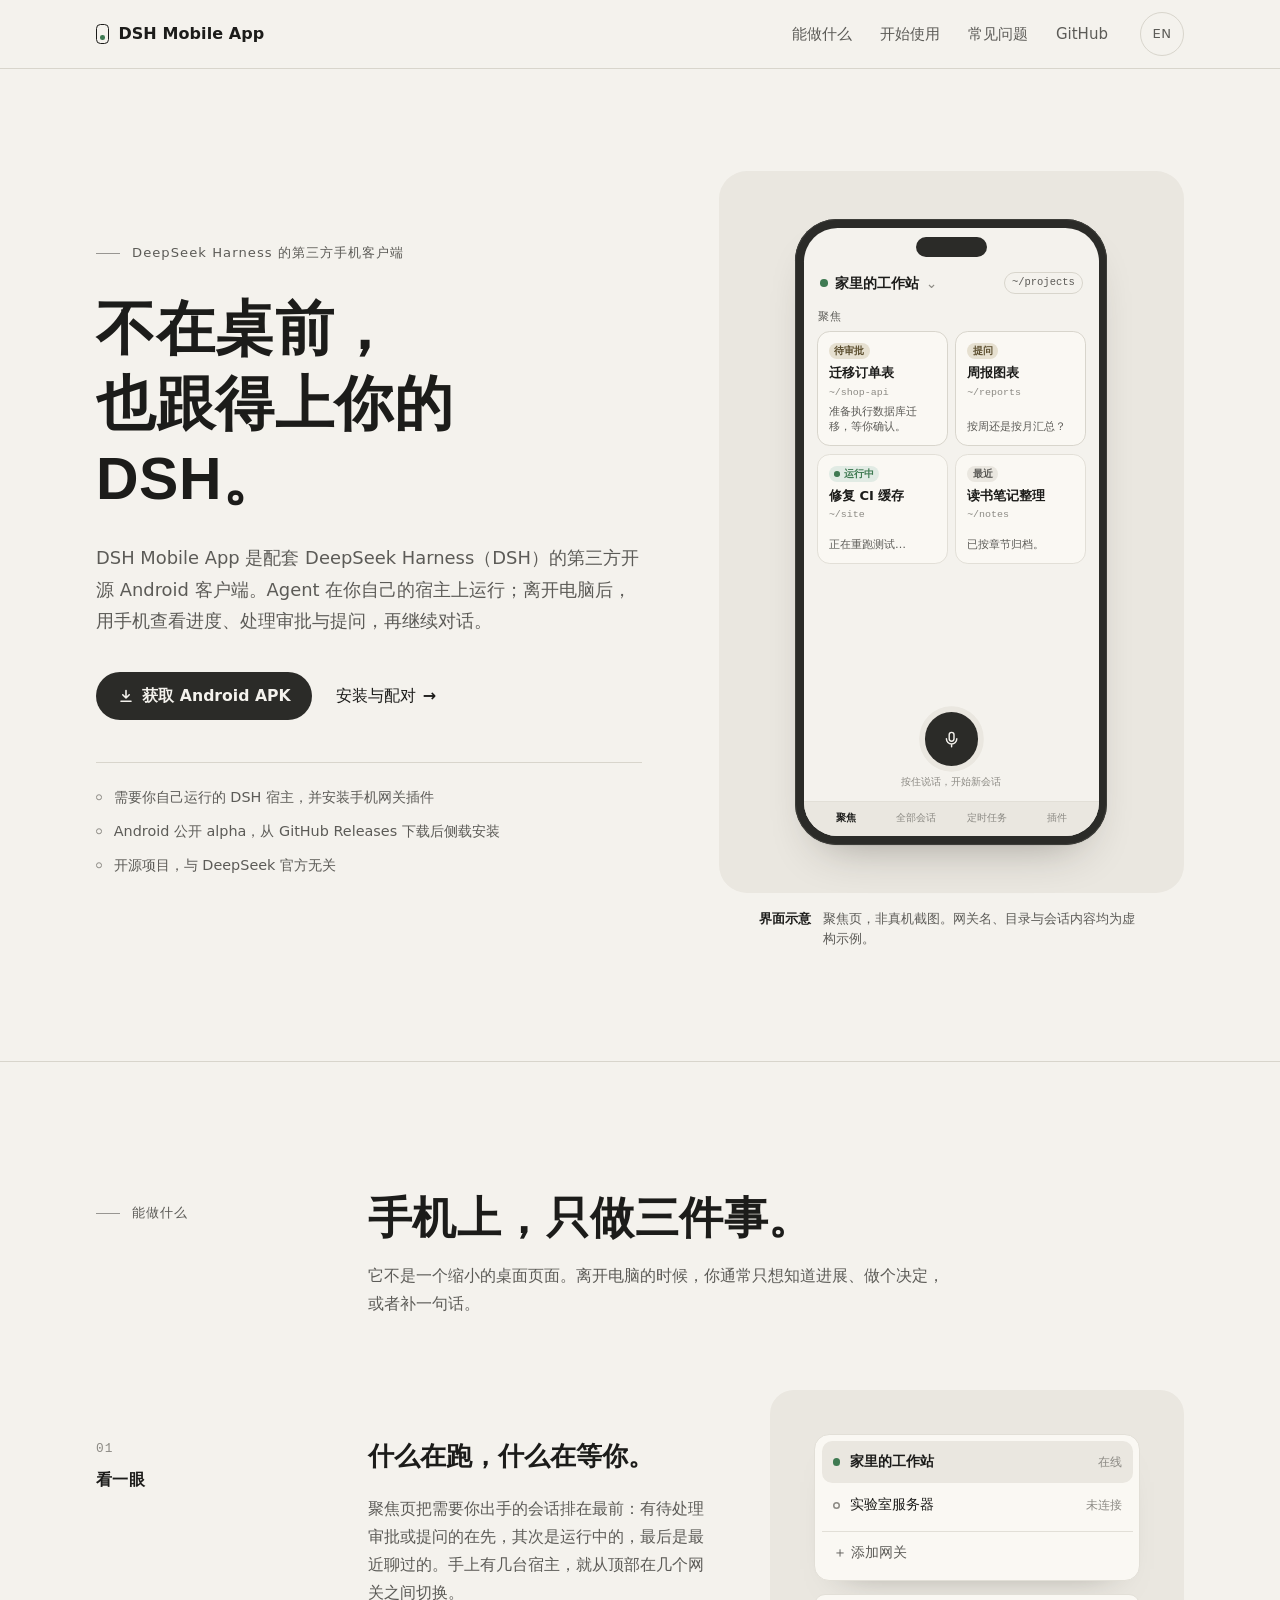
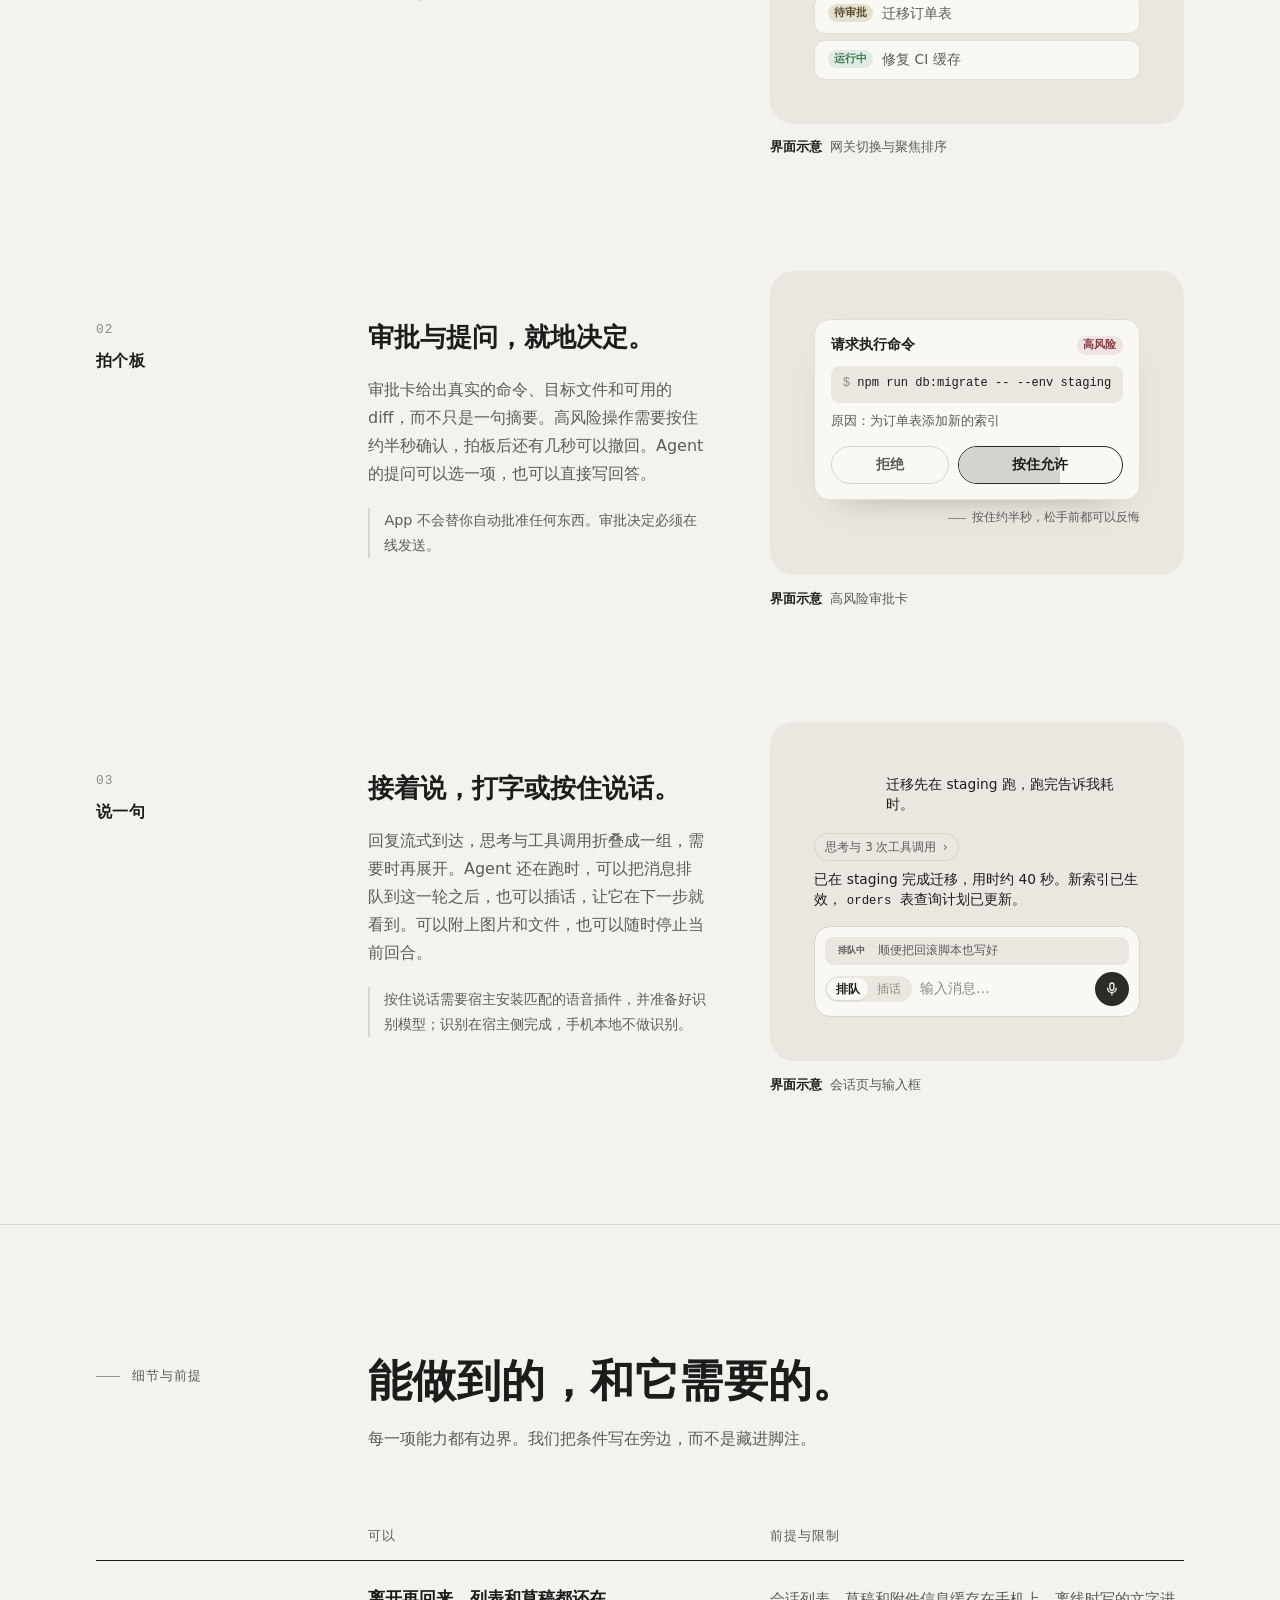
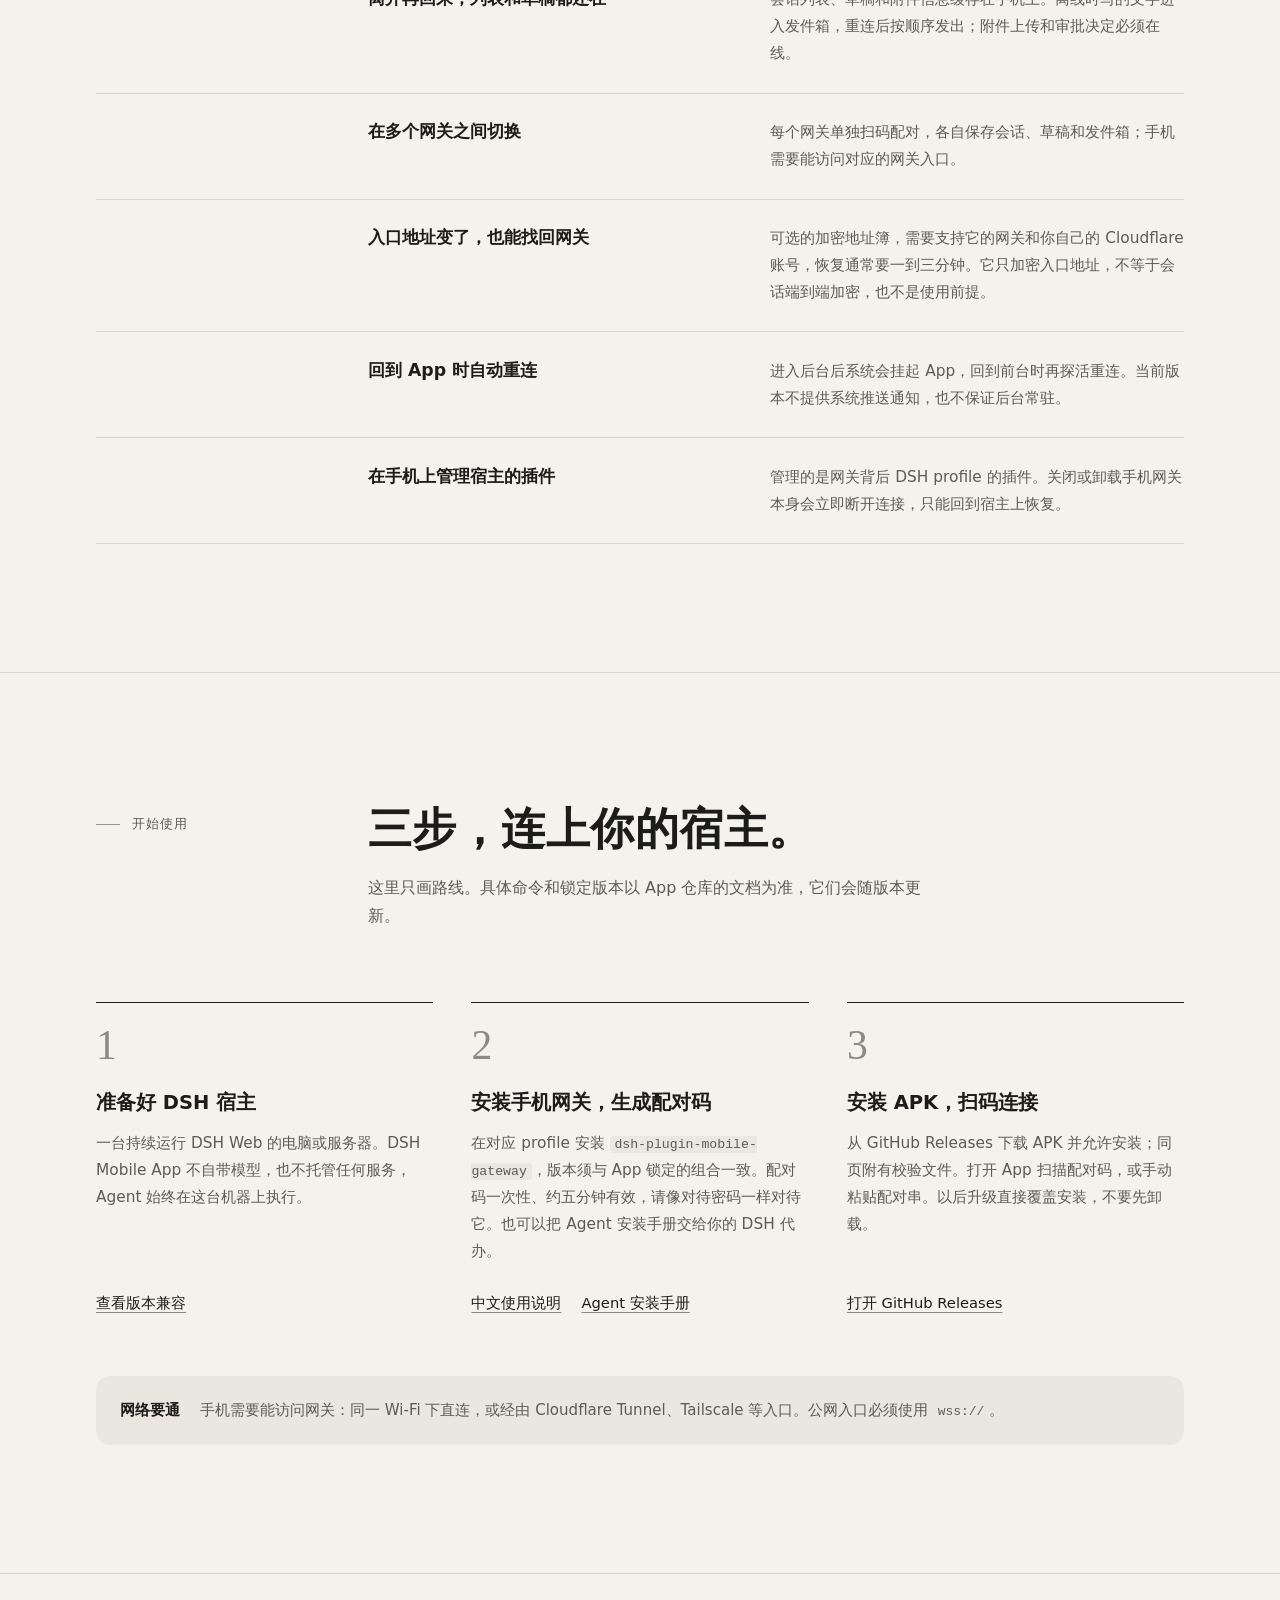
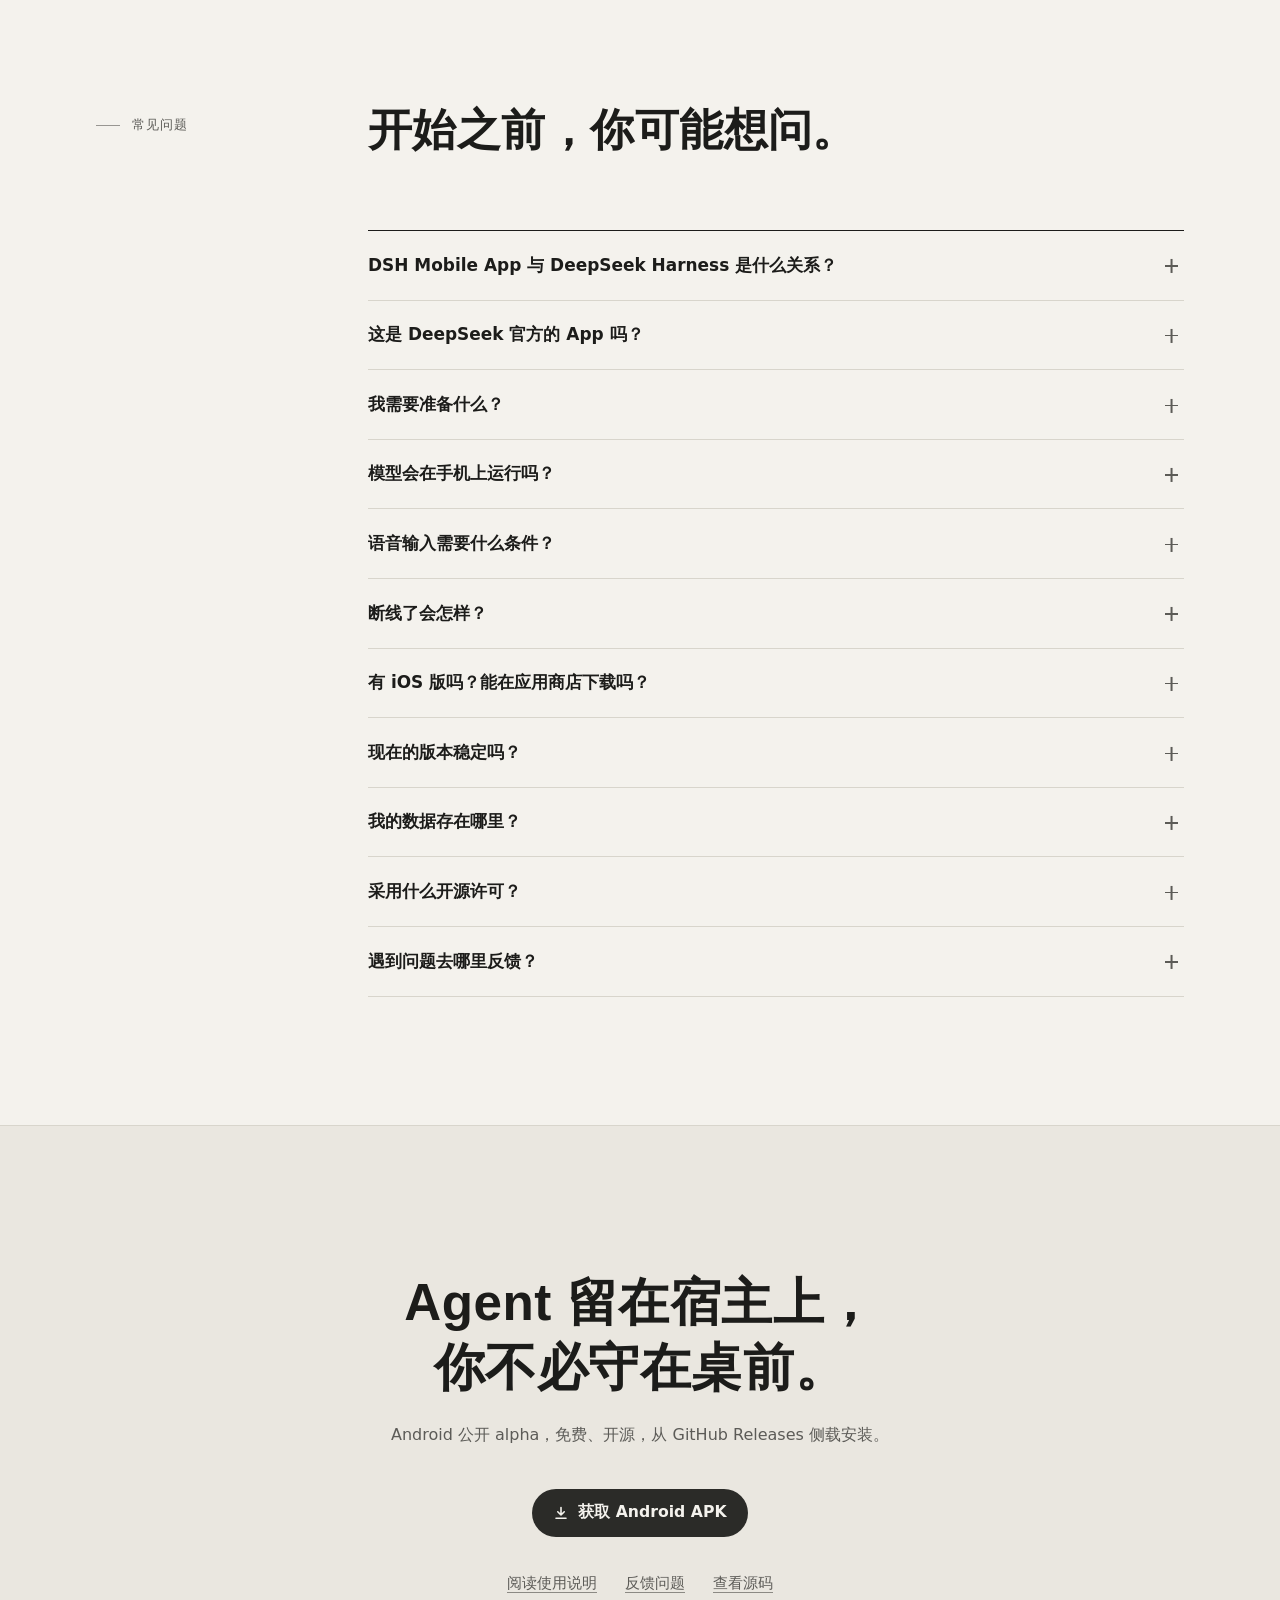
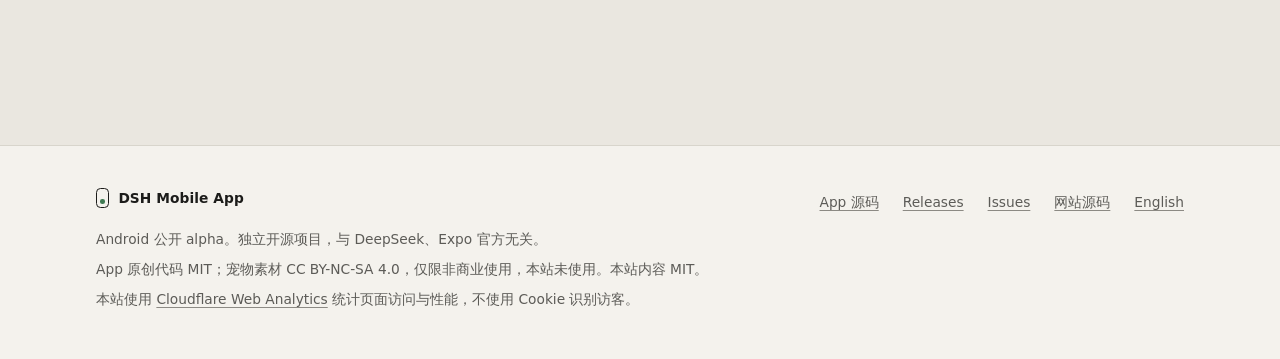
==== commit 667e941a: "feat: clarify branding and improve discovery and mobile layouts" ====
--- a/site/index.html
+++ b/site/index.html
@@ -4,20 +4,30 @@
   <meta charset="utf-8">
   <meta name="viewport" content="width=device-width, initial-scale=1">
   <link rel="canonical" href="https://fatwhale.app/">
-  <title>DSH Mobile — 不在桌前，也跟得上你的 DSH</title>
-  <meta name="description" content="DSH Mobile 是第三方、开源的 DeepSeek Harness（DSH）Android 客户端：在手机上查看进度、处理审批与提问、继续对话。连接你自己运行的 DSH 宿主，当前为 Android 公开 alpha。">
+  <title>DSH Mobile App — DeepSeek Harness 第三方 Android 客户端</title>
+  <meta name="description" content="DSH Mobile App 是配套 DeepSeek Harness（DSH）的第三方开源 Android 客户端：查看进度、处理审批与提问、继续对话。需要自建宿主和手机网关；当前为公开 alpha，通过 GitHub Releases 侧载安装。">
   <meta name="color-scheme" content="light dark">
   <meta name="theme-color" content="#f4f2ed" media="(prefers-color-scheme: light)">
   <meta name="theme-color" content="#252522" media="(prefers-color-scheme: dark)">
   <meta property="og:type" content="website">
   <meta property="og:locale" content="zh_CN">
-  <meta property="og:site_name" content="DSH Mobile">
-  <meta property="og:title" content="DSH Mobile — 不在桌前，也跟得上你的 DSH">
-  <meta property="og:description" content="第三方开源的 DSH Android 客户端：查看进度、处理审批、继续对话。Android 公开 alpha。">
+  <meta property="og:site_name" content="DSH Mobile App">
+  <meta property="og:title" content="DSH Mobile App — DeepSeek Harness 第三方 Android 客户端">
+  <meta property="og:description" content="配套 DeepSeek Harness 的第三方开源 Android 客户端：查看进度、处理审批、继续对话。需要自建宿主和手机网关，当前为公开 alpha。">
   <meta property="og:url" content="https://fatwhale.app/">
   <link rel="alternate" hreflang="zh-CN" href="https://fatwhale.app/">
   <link rel="alternate" hreflang="en" href="https://fatwhale.app/en/">
   <link rel="icon" href="data:image/svg+xml,%3Csvg xmlns='http://www.w3.org/2000/svg' viewBox='0 0 32 32'%3E%3Crect width='32' height='32' rx='8' fill='%23f4f2ed'/%3E%3Crect x='10' y='5.5' width='12' height='21' rx='3.5' fill='none' stroke='%231c1c1a' stroke-width='2'/%3E%3Ccircle cx='16' cy='22' r='1.8' fill='%233f7a52'/%3E%3C/svg%3E">
+  <script type="application/ld+json">
+    {
+      "@context": "https://schema.org",
+      "@type": "WebSite",
+      "@id": "https://fatwhale.app/#website",
+      "name": "DSH Mobile App",
+      "url": "https://fatwhale.app/",
+      "inLanguage": ["zh-CN", "en"]
+    }
+  </script>
   <link rel="stylesheet" href="styles.css">
 </head>
 <body>
@@ -25,7 +35,7 @@
 
   <header class="masthead">
     <div class="wrap masthead__inner">
-      <a class="brand" href="./"><span class="brand__mark" aria-hidden="true"></span>DSH Mobile</a>
+      <a class="brand" href="./"><span class="brand__mark" aria-hidden="true"></span>DSH Mobile App</a>
       <nav class="nav" aria-label="主要导航">
         <a href="#scenes">能做什么</a>
         <a href="#start">开始使用</a>
@@ -44,7 +54,7 @@
           <p class="eyebrow">DeepSeek Harness 的第三方手机客户端</p>
           <h1 id="hero-title" class="display"><span class="nb">不在桌前，</span><br><span class="nb">也跟得上你的 DSH。</span></h1>
           <p class="lede">
-            Agent 照常在你自己的宿主上运行。DSH Mobile 让你在 Android 手机上看清什么在跑、什么在等你拍板，再接着说下一句。
+            DSH Mobile App 是配套 DeepSeek Harness（DSH）的第三方开源 Android 客户端。Agent 在你自己的宿主上运行；离开电脑后，用手机查看进度、处理审批与提问，再继续对话。
           </p>
           <div class="actions">
             <a class="btn btn--primary" href="https://github.com/solla-h/dsh-mobile-app/releases">
@@ -260,7 +270,7 @@
         <ol class="steps">
           <li class="step">
             <h3>准备好 DSH 宿主</h3>
-            <p>一台持续运行 DSH Web 的电脑或服务器。DSH Mobile 不自带模型，也不托管任何服务，Agent 始终在这台机器上执行。</p>
+            <p>一台持续运行 DSH Web 的电脑或服务器。DSH Mobile App 不自带模型，也不托管任何服务，Agent 始终在这台机器上执行。</p>
             <div class="links">
               <a href="https://github.com/solla-h/dsh-mobile-app/blob/master/docs/COMPATIBILITY.md">查看版本兼容</a>
             </div>
@@ -305,8 +315,12 @@
           <div class="spacer"></div>
           <div class="faq">
             <details>
+              <summary>DSH Mobile App 与 DeepSeek Harness 是什么关系？</summary>
+              <div class="answer"><p>DeepSeek Harness（DSH）运行在你自己的电脑或服务器上。DSH Mobile App 是与它配套的第三方 Android 客户端，通过手机网关连接 DSH Web，让你查看会话、处理审批与提问、继续对话。它不是 DeepSeek 官方聊天 App，也不提供托管的模型服务。</p></div>
+            </details>
+            <details>
               <summary>这是 DeepSeek 官方的 App 吗？</summary>
-              <div class="answer"><p>不是。DSH Mobile 是独立的第三方开源项目，与 DeepSeek、Expo 官方均无关联。</p></div>
+              <div class="answer"><p>不是。DSH Mobile App 是独立的第三方开源项目，与 DeepSeek、Expo 官方均无关联。</p></div>
             </details>
             <details>
               <summary>我需要准备什么？</summary>
@@ -381,9 +395,10 @@
   <footer class="footer">
     <div class="wrap footer__grid">
       <div>
-        <p class="brand"><span class="brand__mark" aria-hidden="true"></span>DSH Mobile</p>
+        <p class="brand"><span class="brand__mark" aria-hidden="true"></span>DSH Mobile App</p>
         <p>Android 公开 alpha。独立开源项目，与 DeepSeek、Expo 官方无关。</p>
         <p>App 原创代码 MIT；宠物素材 CC BY-NC-SA 4.0，仅限非商业使用，本站未使用。本站内容 MIT。</p>
+        <p>本站使用 <a href="https://www.cloudflare.com/web-analytics/">Cloudflare Web Analytics</a> 统计页面访问与性能，不使用 Cookie 识别访客。</p>
       </div>
       <nav aria-label="页脚链接">
         <a href="https://github.com/solla-h/dsh-mobile-app">App 源码</a>
--- a/site/styles.css
+++ b/site/styles.css
@@ -1,9 +1,9 @@
 /*
- * DSH Mobile — 宣传站样式
+ * DSH Mobile App — 宣传站样式
  *
  * 色板沿用 App 的「漫反射电纸书」：日间暖石纸色、夜间暖炭电纸灰。
  * 不用纯黑纯白、不用渐变与发光；层次只靠纸色深浅和发丝线。
- * 纯 CSS，无外部字体与脚本。
+ * 纯 CSS，无外部字体。
  */
 
 /* ---------- Tokens ---------- */
@@ -241,6 +241,10 @@
 
 .nav a,
 .lang {
+  display: inline-flex;
+  align-items: center;
+  justify-content: center;
+  min-height: 44px;
   color: var(--ink-2);
   text-decoration: none;
   white-space: nowrap;
@@ -252,6 +256,7 @@
 }
 
 .lang {
+  min-width: 44px;
   padding: 0.18rem 0.6rem;
   border: 1px solid var(--line);
   border-radius: 999px;
@@ -259,7 +264,7 @@
   letter-spacing: 0.04em;
 }
 
-@media (max-width: 40rem) {
+@media (max-width: 48rem) {
   .masthead__inner {
     flex-wrap: wrap;
     padding-block: 0.85rem 0.7rem;
@@ -268,7 +273,7 @@
   .nav {
     order: 3;
     width: 100%;
-    gap: 1.35rem;
+    gap: clamp(0.5rem, 3vw, 1.35rem);
     font-size: 0.9rem;
   }
 }
@@ -391,12 +396,6 @@
 .hero h1 {
   margin-top: 1.6rem;
   font-size: clamp(2.3rem, 4.6vw, 3.7rem);
-}
-
-@media (min-width: 60.01rem) {
-  .hero h1 .nb {
-    white-space: nowrap;
-  }
 }
 
 .hero .lede {
@@ -502,7 +501,7 @@
 .phone__screen {
   display: flex;
   flex-direction: column;
-  aspect-ratio: 9 / 19;
+  min-height: 38rem;
   overflow: hidden;
   border-radius: 2.1rem;
   background: var(--paper);
@@ -791,6 +790,7 @@
 
 .tray {
   display: grid;
+  grid-template-columns: minmax(0, 1fr);
   place-items: center;
   min-height: 19rem;
   padding: clamp(1.5rem, 4vw, 2.75rem);
@@ -1038,6 +1038,7 @@
 /* conversation */
 .convo {
   display: grid;
+  grid-template-columns: minmax(0, 1fr);
   gap: 0.7em;
 }
 
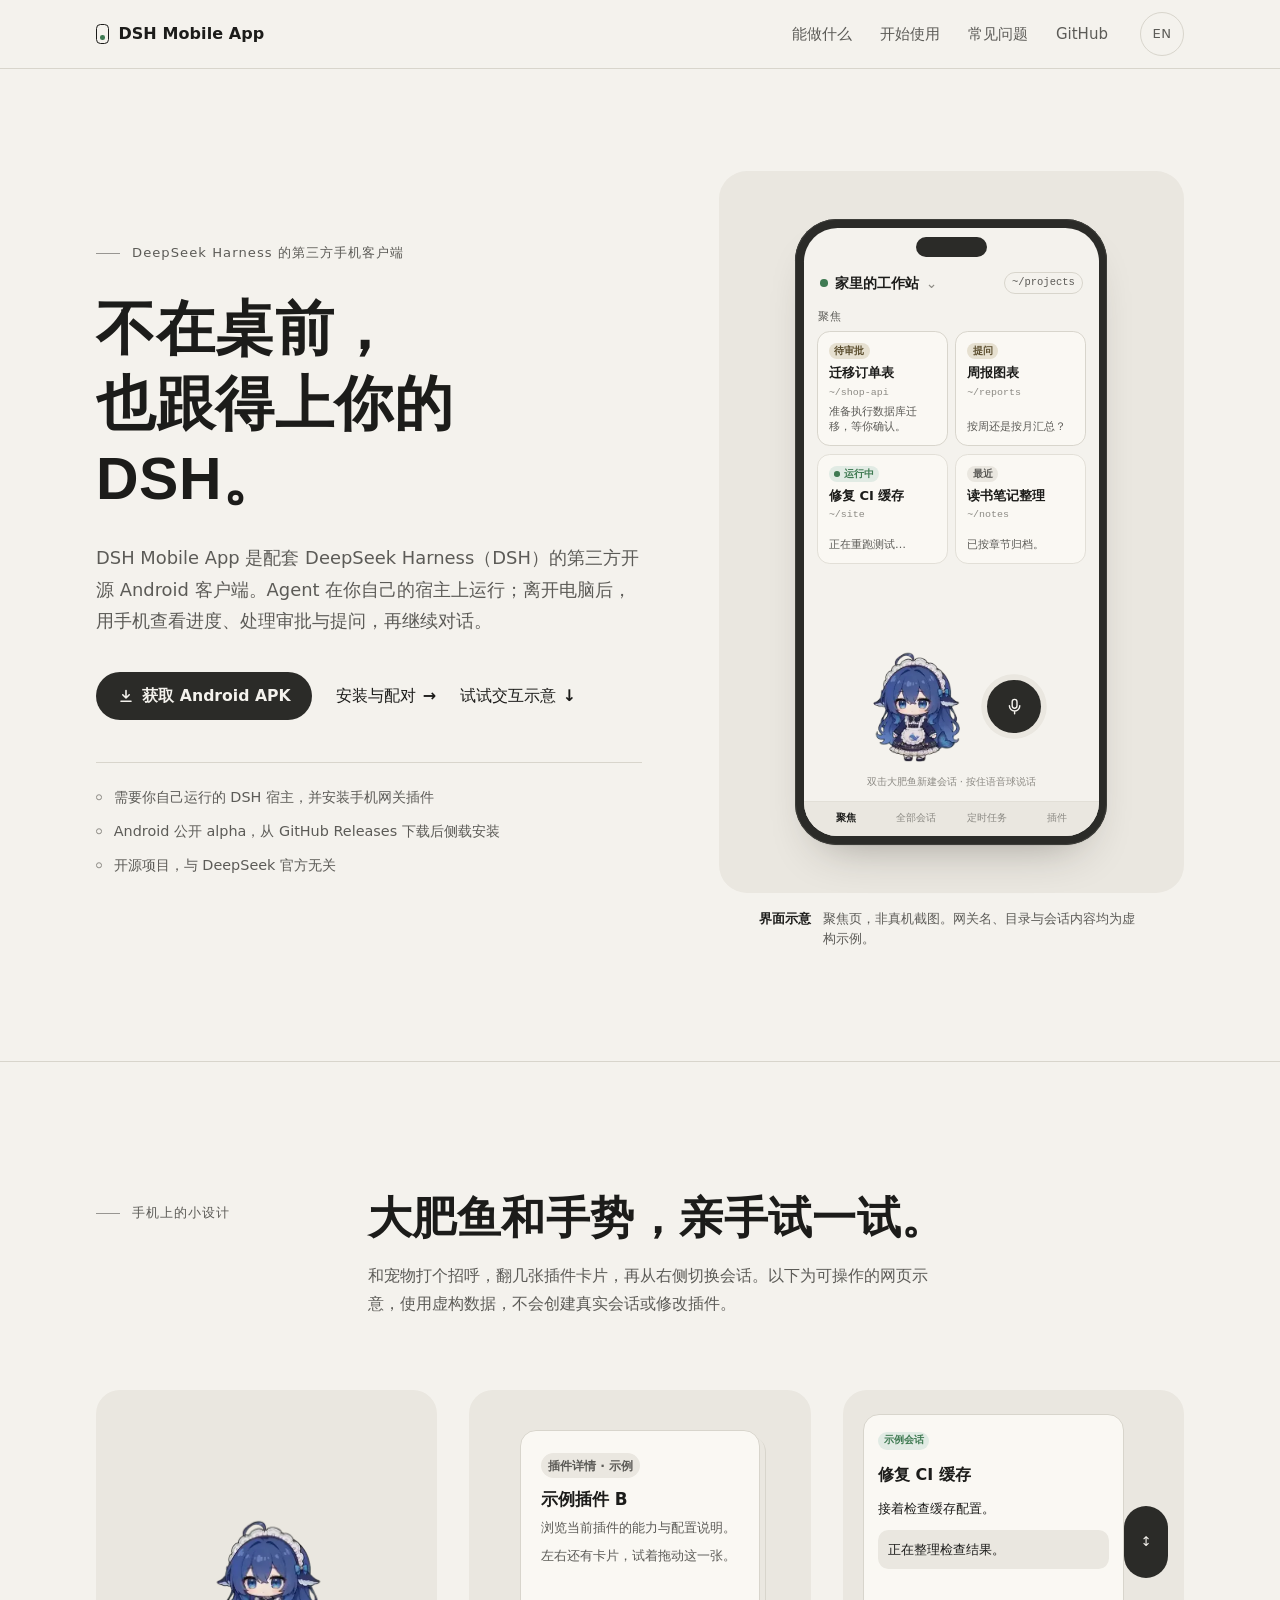
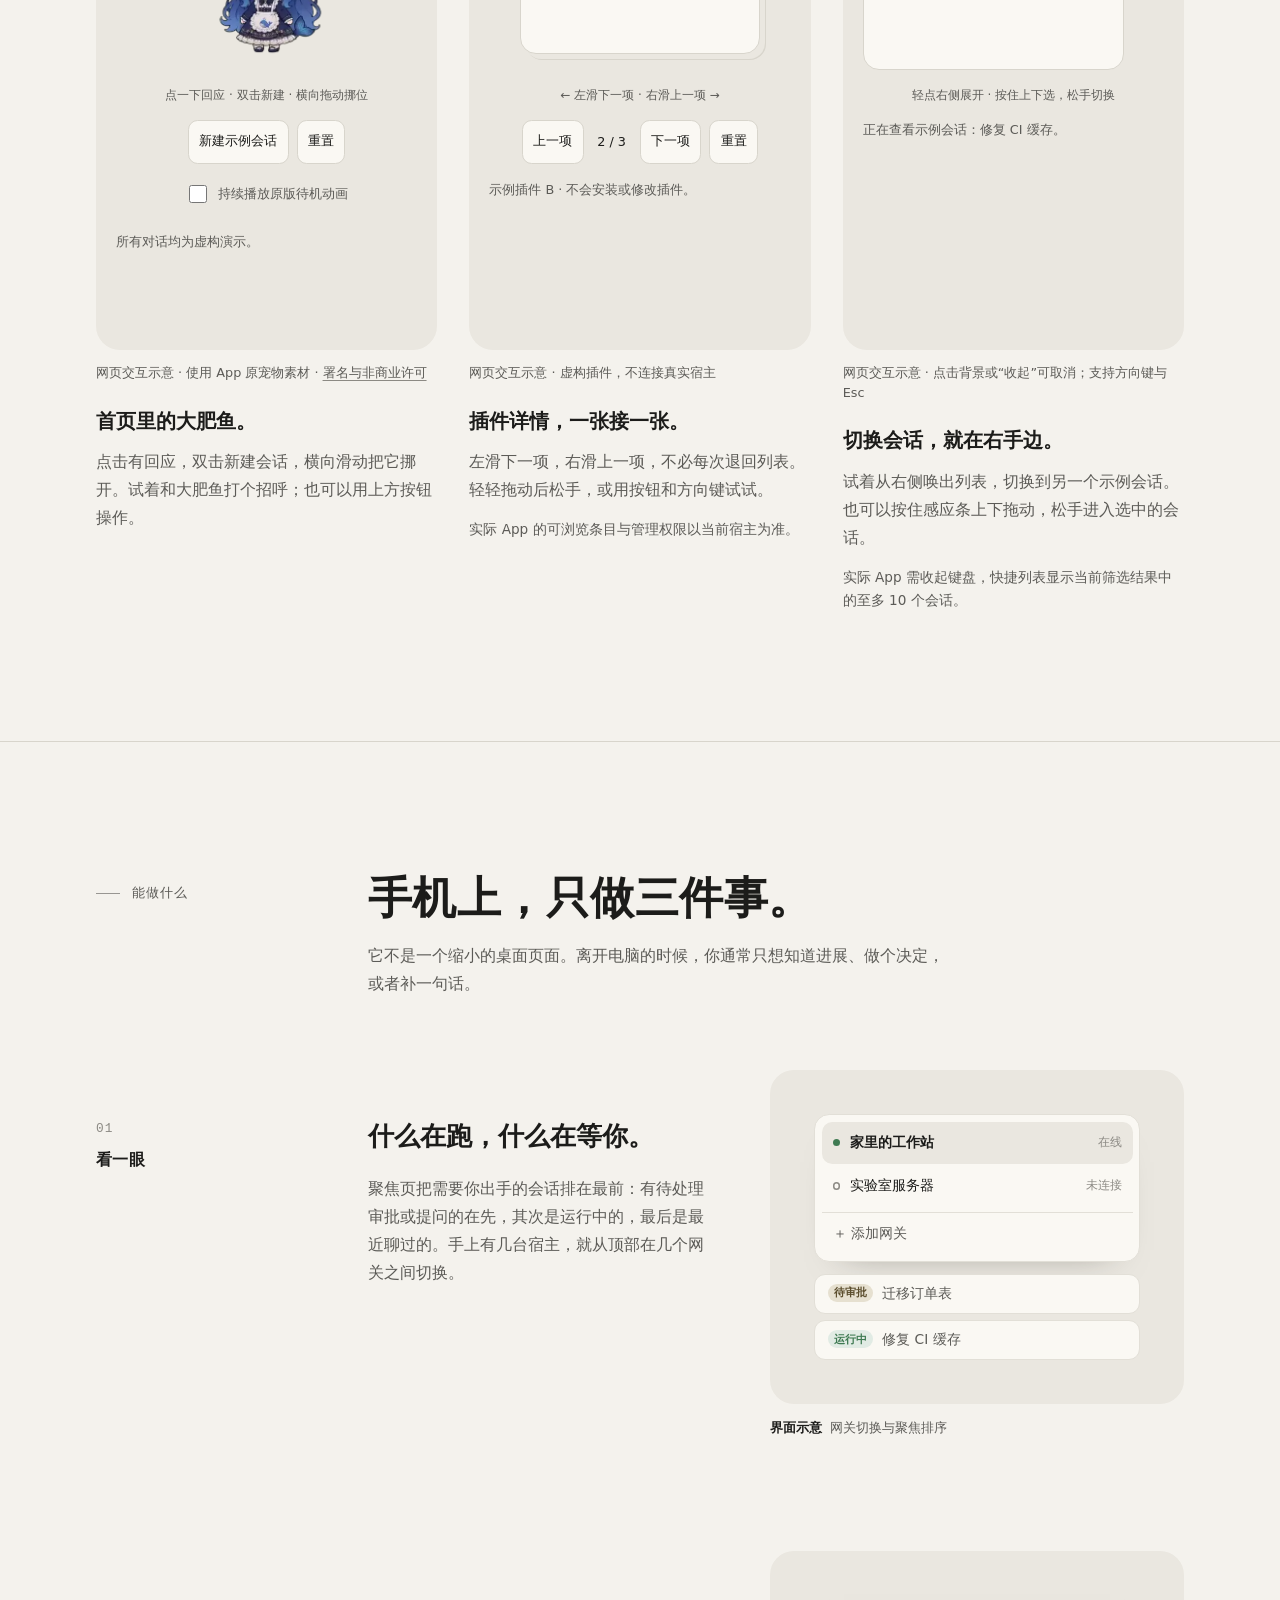
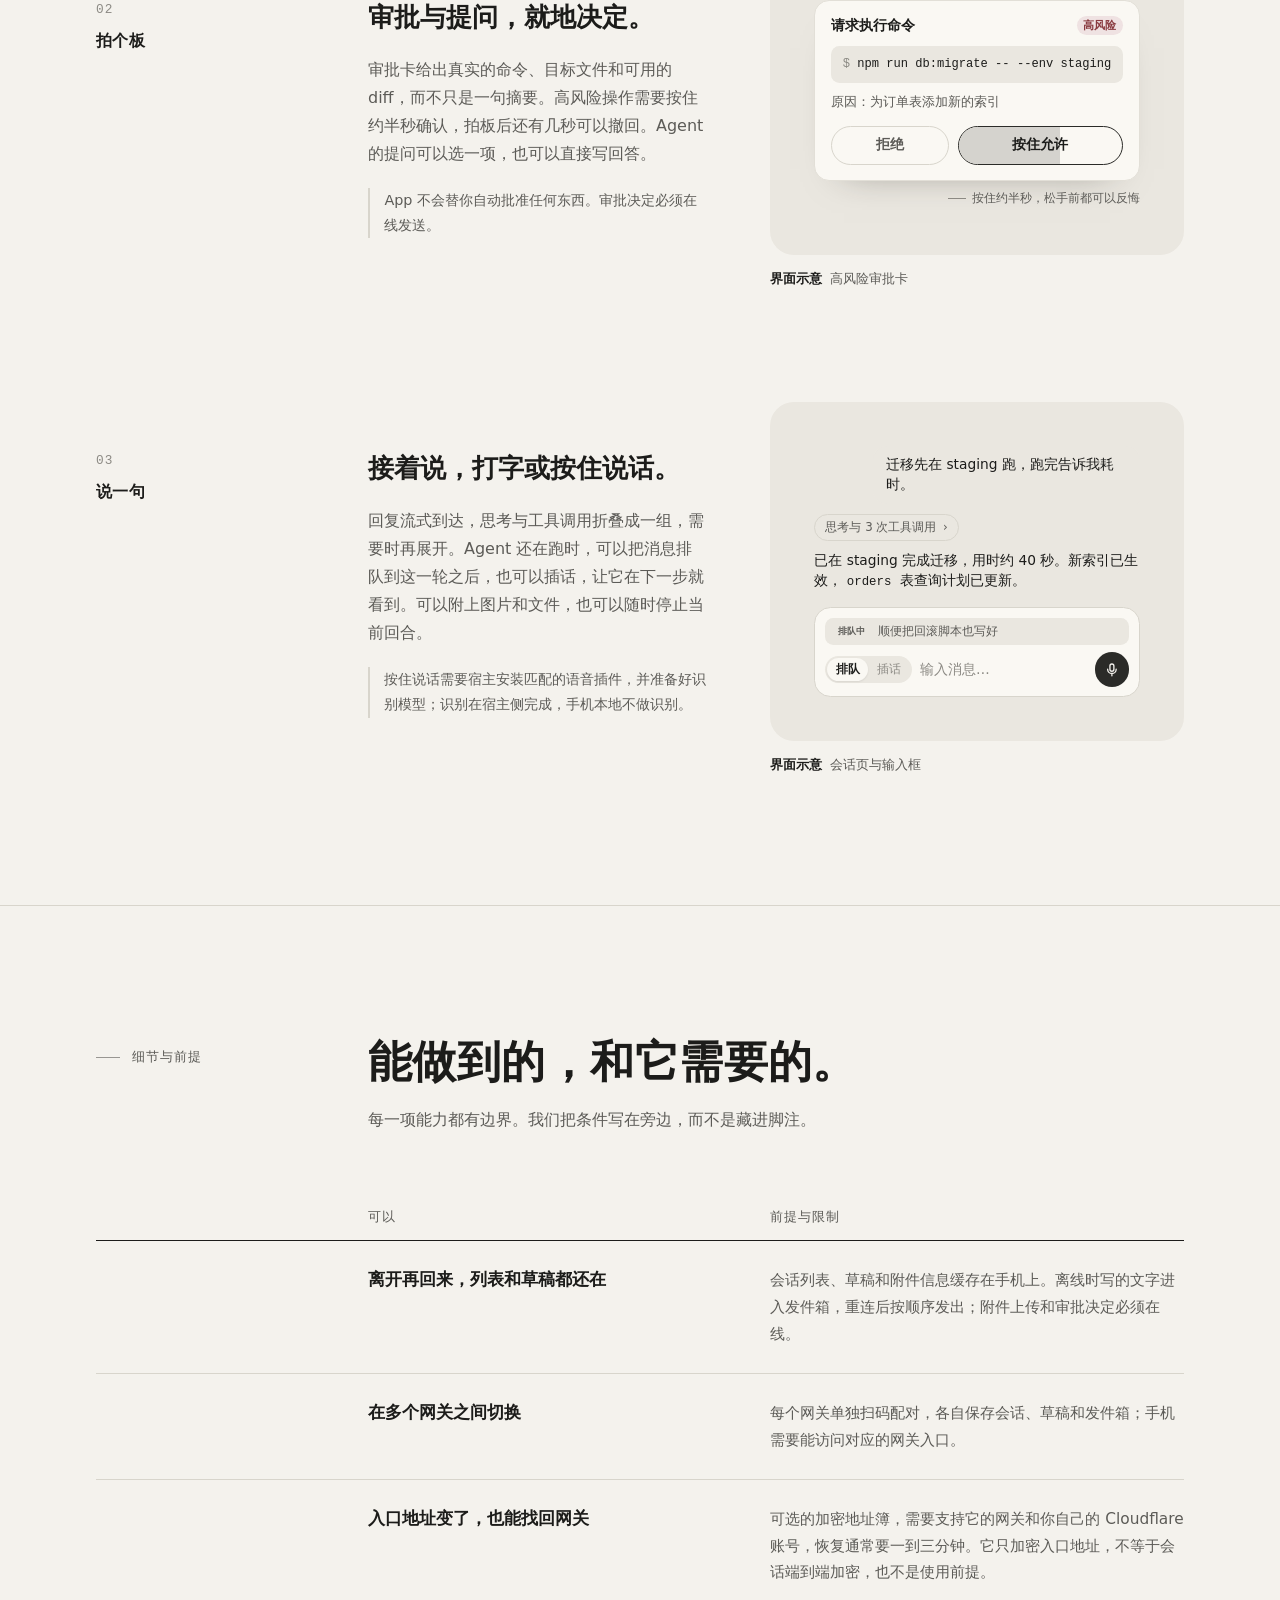
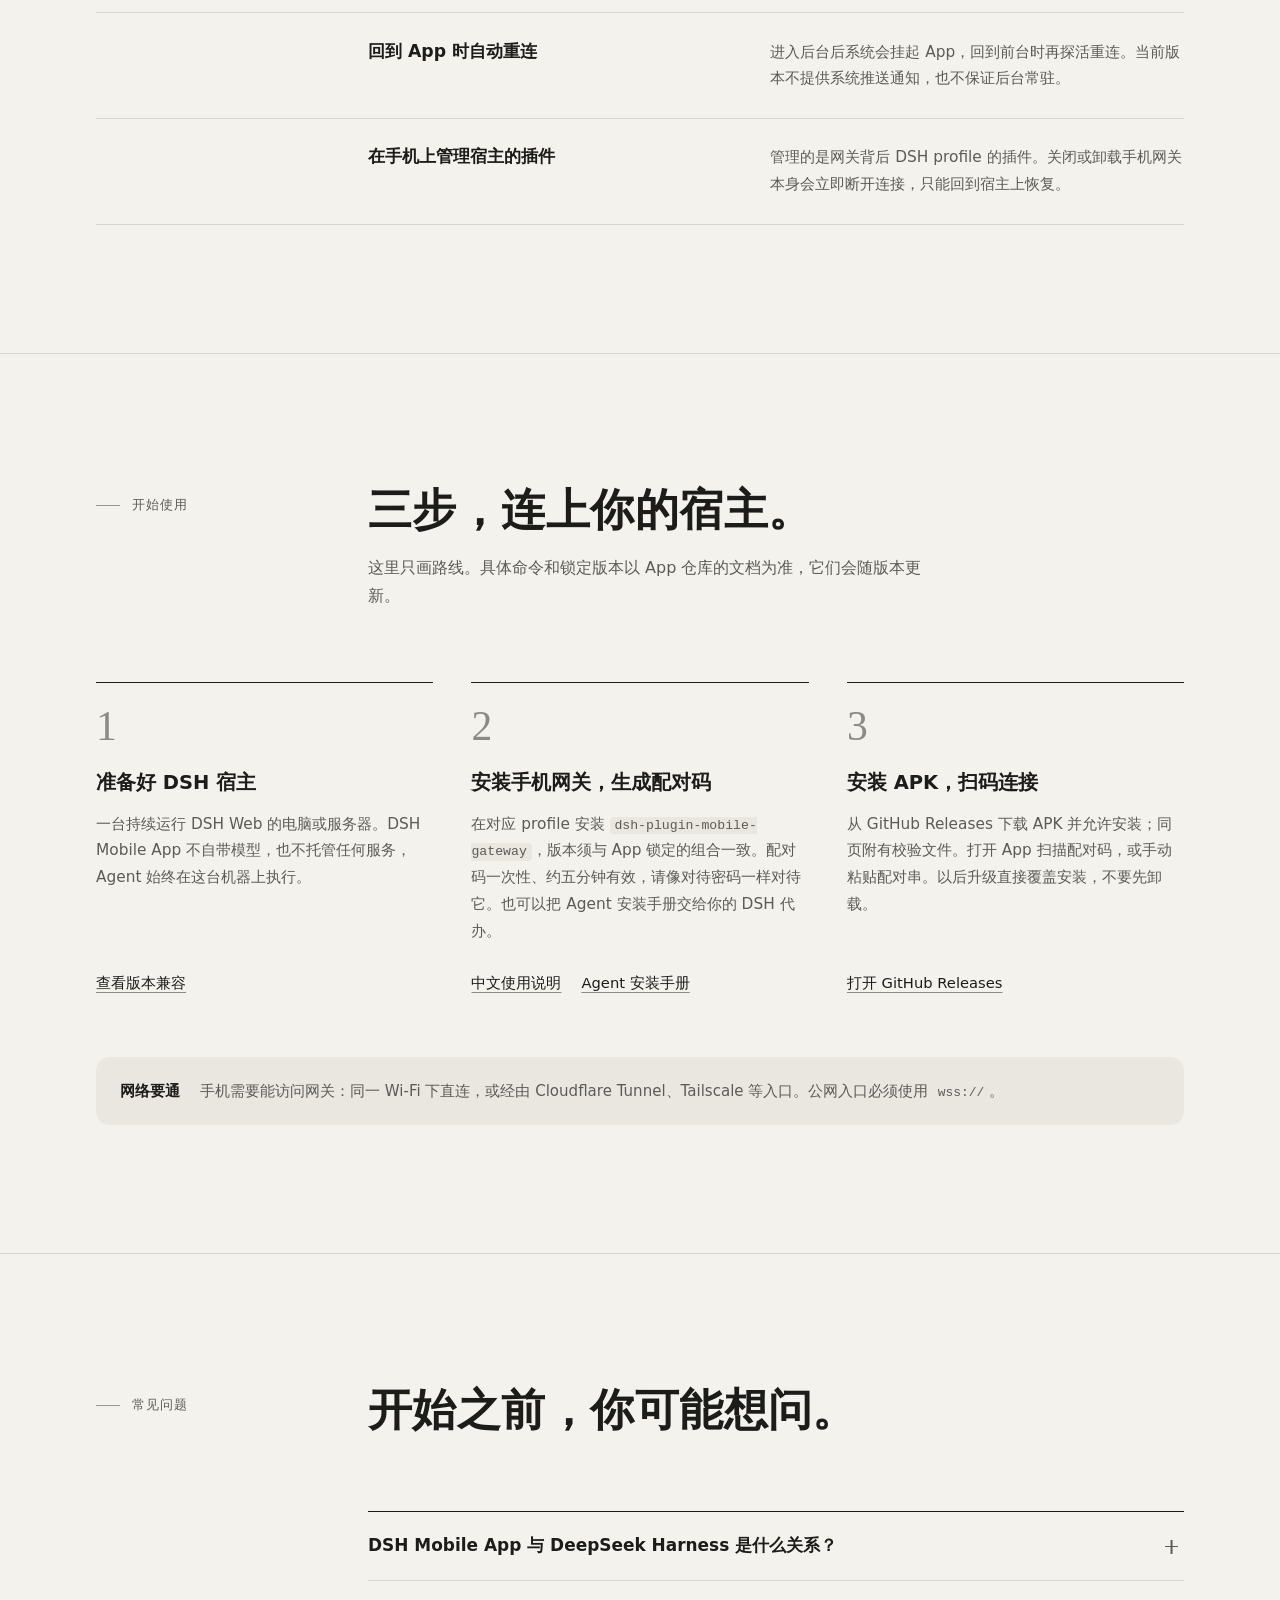
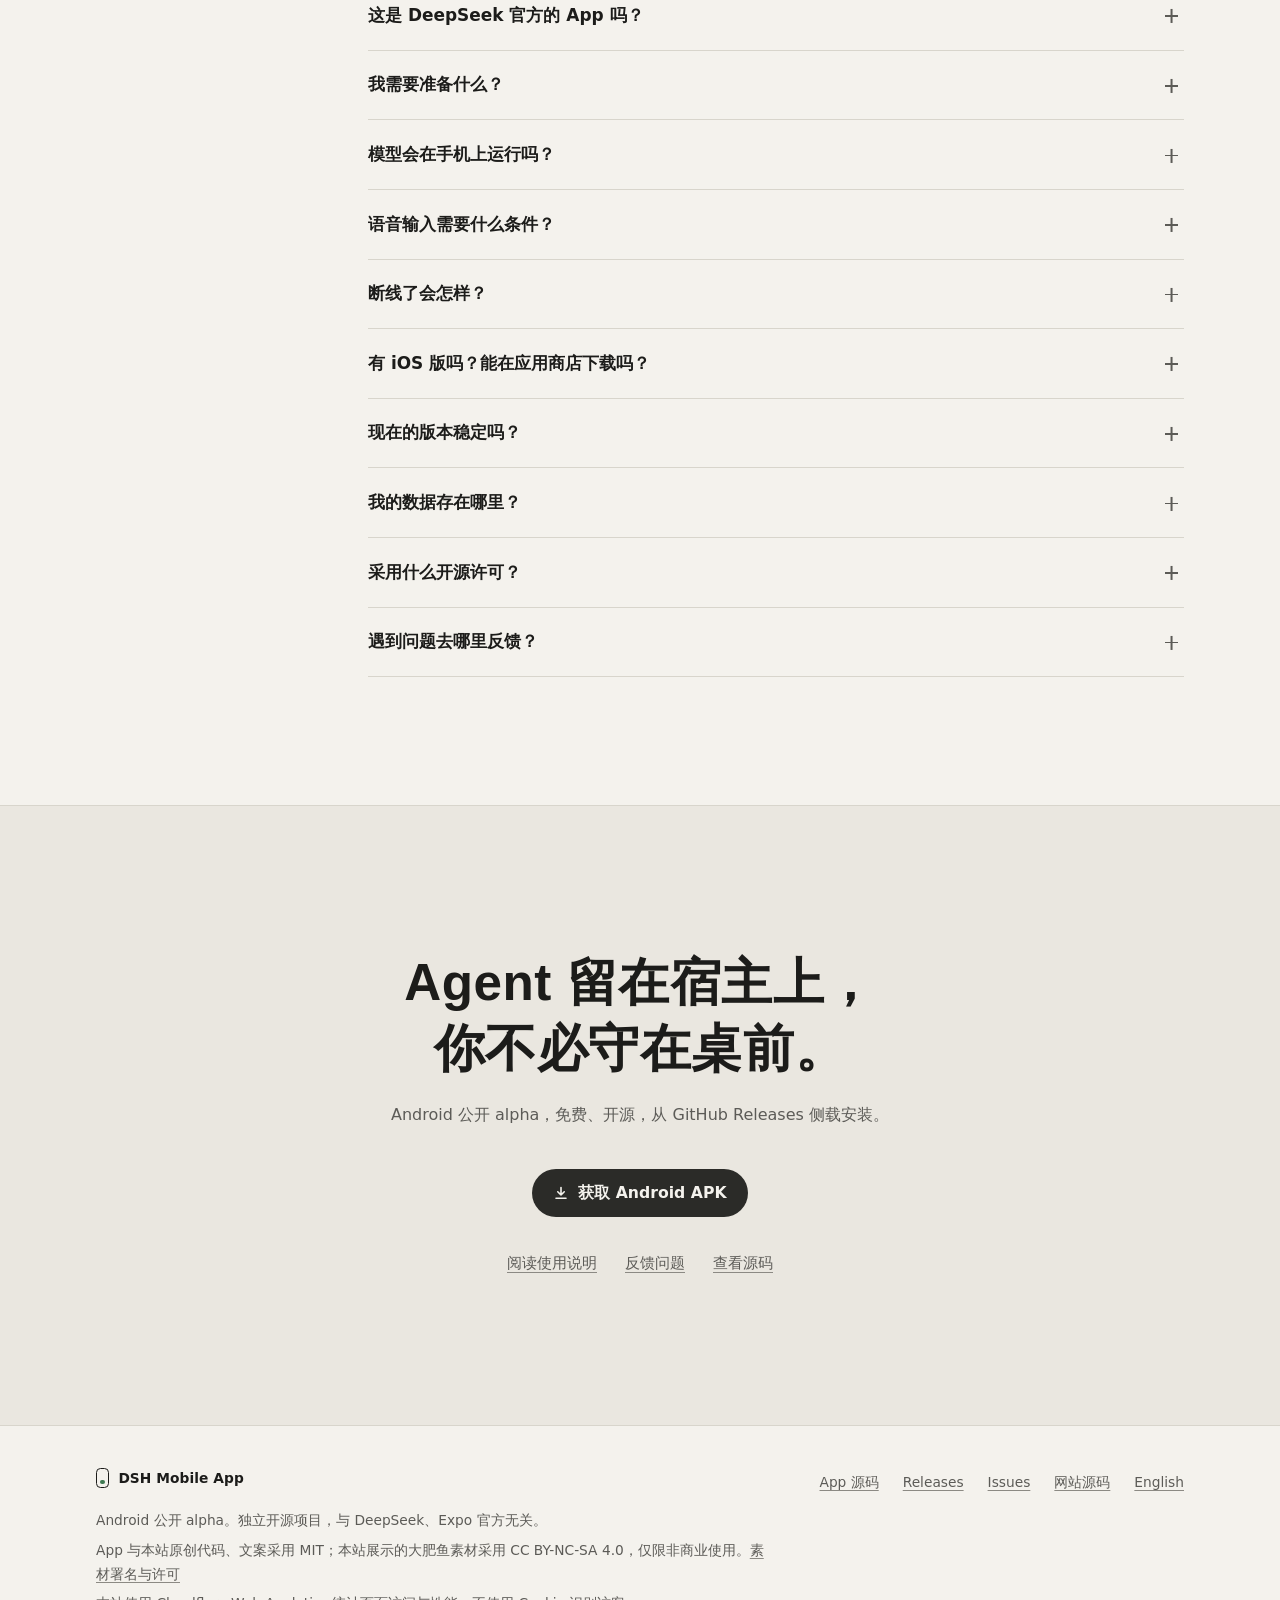
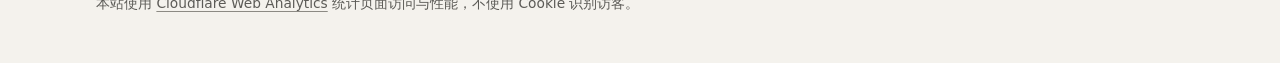
==== commit 08f32219: "feat: add interactive app demos and sticky navigation" ====
--- a/site/index.html
+++ b/site/index.html
@@ -62,6 +62,7 @@
               获取 Android APK
             </a>
             <a class="link-quiet" href="#start">安装与配对 <span aria-hidden="true">→</span></a>
+            <a class="link-quiet" href="#highlights">试试交互示意 <span aria-hidden="true">↓</span></a>
           </div>
           <ul class="terms" aria-label="使用前提">
             <li>需要你自己运行的 DSH 宿主，并安装手机网关插件</li>
@@ -107,8 +108,11 @@
                   </div>
                 </div>
                 <div class="ui-orb-wrap">
-                  <span class="ui-orb"><svg viewBox="0 0 24 24" fill="none" stroke="currentColor" stroke-width="1.8" stroke-linecap="round"><rect x="9" y="3" width="6" height="11" rx="3"/><path d="M5.5 11a6.5 6.5 0 0 0 13 0M12 17.5V21"/></svg></span>
-                  <span class="ui-orb-label">按住说话，开始新会话</span>
+                  <div class="ui-pet-dock">
+                    <img src="media/da-fei-yu.webp" width="264" height="296" alt="">
+                    <span class="ui-orb"><svg viewBox="0 0 24 24" fill="none" stroke="currentColor" stroke-width="1.8" stroke-linecap="round"><rect x="9" y="3" width="6" height="11" rx="3"/><path d="M5.5 11a6.5 6.5 0 0 0 13 0M12 17.5V21"/></svg></span>
+                  </div>
+                  <span class="ui-orb-label">双击大肥鱼新建会话 · 按住语音球说话</span>
                 </div>
                 <div class="ui-tabs">
                   <span class="is-on">聚焦</span><span>全部会话</span><span>定时任务</span><span>插件</span>
@@ -118,6 +122,88 @@
           </div>
           <figcaption class="plate"><b>界面示意</b><span>聚焦页，非真机截图。网关名、目录与会话内容均为虚构示例。</span></figcaption>
         </figure>
+      </div>
+    </section>
+
+    <!-- 宠物与手势 -->
+    <section class="section" id="highlights" aria-labelledby="highlights-title">
+      <div class="wrap">
+        <div class="section__head">
+          <p class="eyebrow">手机上的小设计</p>
+          <div>
+            <h2 id="highlights-title" class="display">大肥鱼和手势，亲手试一试。</h2>
+            <p class="intro">和宠物打个招呼，翻几张插件卡片，再从右侧切换会话。以下为可操作的网页示意，使用虚构数据，不会创建真实会话或修改插件。</p>
+          </div>
+        </div>
+        <div class="highlights">
+          <article class="highlight" data-pet-demo data-reacted="大肥鱼回应了你。" data-moved="大肥鱼已挪到新的位置。" data-created="已打开一个示例新会话，不会创建真实会话。" data-reset="演示已重置，大肥鱼回到中间。">
+            <figure>
+              <div class="highlight__visual demo-visual">
+                <div class="pet-demo__stage" data-pet-stage>
+                  <div class="pet-demo__chat" data-pet-chat hidden><b>新会话 · 示例</b><p>准备好开始新的对话。</p></div>
+                  <button class="pet-demo__pet" type="button" data-pet-button disabled aria-label="大肥鱼：点击回应，双击新建示例会话，也可左右拖动">
+                    <img src="media/da-fei-yu.webp" data-pet-image data-still="media/da-fei-yu.webp" data-idle="media/da-fei-yu-idle.webp" data-happy="media/da-fei-yu-happy.webp" width="264" height="296" loading="lazy" draggable="false" alt="蓝发、鲸鱼尾巴的大肥鱼宠物">
+                  </button>
+                </div>
+                <span class="gesture-hint">点一下回应 · 双击新建 · 横向拖动挪位</span>
+                <div class="demo-controls" data-demo-controls hidden>
+                  <button type="button" data-pet-new>新建示例会话</button><button type="button" data-pet-reset>重置</button>
+                  <label class="demo-motion"><input type="checkbox" data-pet-motion> 持续播放原版待机动画</label>
+                </div>
+                <p class="demo-status" data-pet-status role="status">所有对话均为虚构演示。</p>
+              </div>
+              <figcaption>网页交互示意 · 使用 App 原宠物素材 · <a href="media/ATTRIBUTION.txt">署名与非商业许可</a></figcaption>
+            </figure>
+            <h3>首页里的大肥鱼。</h3>
+            <p>点击有回应，双击新建会话，横向滑动把它挪开。试着和大肥鱼打个招呼；也可以用上方按钮操作。</p>
+          </article>
+          <article class="highlight" data-plugin-demo>
+            <figure>
+              <div class="highlight__visual demo-visual">
+                <div class="plugin-demo__zone" data-plugin-zone tabindex="0" role="group" aria-label="插件详情示意：左右拖动，或按左右方向键">
+                  <div class="plugin-preview" data-plugin-card hidden><span class="ui-tag">插件详情 · 示例</span><h4>示例插件 A</h4><p>查看扩展介绍与使用条件。</p><p>这是第一项，再向右滑不会循环。</p></div>
+                  <div class="plugin-preview" data-plugin-card><span class="ui-tag">插件详情 · 示例</span><h4>示例插件 B</h4><p>浏览当前插件的能力与配置说明。</p><p>左右还有卡片，试着拖动这一张。</p></div>
+                  <div class="plugin-preview" data-plugin-card hidden><span class="ui-tag">插件详情 · 示例</span><h4>示例插件 C</h4><p>继续了解下一个扩展。</p><p>这是最后一项，向右滑可以返回。</p></div>
+                </div>
+                <span class="gesture-hint">← 左滑下一项 · 右滑上一项 →</span>
+                <div class="demo-controls" data-demo-controls hidden>
+                  <button type="button" data-plugin-prev>上一项</button><output data-plugin-count>2 / 3</output><button type="button" data-plugin-next>下一项</button><button type="button" data-plugin-reset>重置</button>
+                </div>
+                <p class="demo-status" data-plugin-status role="status">示例插件 B · 不会安装或修改插件。</p>
+              </div>
+              <figcaption>网页交互示意 · 虚构插件，不连接真实宿主</figcaption>
+            </figure>
+            <h3>插件详情，一张接一张。</h3>
+            <p>左滑下一项，右滑上一项，不必每次退回列表。轻轻拖动后松手，或用按钮和方向键试试。</p>
+            <p class="highlight__note">实际 App 的可浏览条目与管理权限以当前宿主为准。</p>
+          </article>
+          <article class="highlight" data-arc-demo data-opened="快捷列表已展开：点选会话，或上下拖动右侧感应条。" data-cancelled="已收起列表，仍留在原会话。">
+            <figure>
+              <div class="highlight__visual demo-visual">
+                <div class="arc-preview arc-demo__stage">
+                  <div class="arc-demo__conversation" data-arc-panel hidden><span class="ui-tag">示例会话</span><h4>读书笔记</h4><p>帮我把这章的要点整理一下。</p><p class="arc-demo__reply">已整理成三条笔记，等你继续。</p></div>
+                  <div class="arc-demo__conversation" data-arc-panel><span class="ui-tag ui-tag--live">示例会话</span><h4>修复 CI 缓存</h4><p>接着检查缓存配置。</p><p class="arc-demo__reply">正在整理检查结果。</p></div>
+                  <div class="arc-demo__conversation" data-arc-panel hidden><span class="ui-tag ui-tag--amber">示例会话</span><h4>迁移订单表</h4><p>先看看迁移方案。</p><p class="arc-demo__reply">方案已列好，等你确认。</p></div>
+                  <div class="arc-demo__menu" id="arc-demo-menu" data-arc-menu hidden>
+                    <span class="arc-preview__track" aria-hidden="true"></span>
+                    <button class="arc-preview__item" type="button" data-arc-option data-index="0" aria-pressed="false"><span class="ui-tag">最近</span><b>读书笔记</b></button>
+                    <button class="arc-preview__item" type="button" data-arc-option data-index="1" aria-pressed="true"><span class="ui-tag ui-tag--live">运行中</span><b>修复 CI 缓存</b></button>
+                    <button class="arc-preview__item" type="button" data-arc-option data-index="2" aria-pressed="false"><span class="ui-tag ui-tag--amber">待审批</span><b>迁移订单表</b></button>
+                    <button class="arc-demo__close" type="button" data-arc-close>收起</button>
+                  </div>
+                  <button class="arc-preview__handle" type="button" data-arc-handle disabled aria-label="展开会话快捷列表，可按住上下拖动" aria-expanded="false" aria-controls="arc-demo-menu">↕</button>
+                </div>
+                <span class="gesture-hint">轻点右侧展开 · 按住上下选，松手切换</span>
+                <p class="demo-status" data-arc-status role="status">正在查看示例会话：修复 CI 缓存。</p>
+              </div>
+              <figcaption>网页交互示意 · 点击背景或“收起”可取消；支持方向键与 Esc</figcaption>
+            </figure>
+            <h3>切换会话，就在右手边。</h3>
+            <p>试着从右侧唤出列表，切换到另一个示例会话。也可以按住感应条上下拖动，松手进入选中的会话。</p>
+            <p class="highlight__note">实际 App 需收起键盘，快捷列表显示当前筛选结果中的至多 10 个会话。</p>
+          </article>
+        </div>
+        <noscript><p class="highlights__caption">当前显示静态预览；启用 JavaScript 后可操作演示。下方文字仍可正常阅读。</p></noscript>
       </div>
     </section>
 
@@ -361,7 +447,7 @@
             </details>
             <details>
               <summary>采用什么开源许可？</summary>
-              <div class="answer"><p>App 原创代码采用 MIT；App 里的宠物动画素材采用 CC BY-NC-SA 4.0，仅限非商业使用。详见 <a href="https://github.com/solla-h/dsh-mobile-app/blob/master/LICENSE">LICENSE</a> 与 <a href="https://github.com/solla-h/dsh-mobile-app/blob/master/NOTICE">NOTICE</a>。本网站内容采用 MIT，没有使用这些素材。</p></div>
+              <div class="answer"><p>App 原创代码采用 MIT；App 里的宠物动画素材采用 CC BY-NC-SA 4.0，仅限非商业使用。详见 <a href="https://github.com/solla-h/dsh-mobile-app/blob/master/LICENSE">LICENSE</a> 与 <a href="https://github.com/solla-h/dsh-mobile-app/blob/master/NOTICE">NOTICE</a>。本网站的原创页面内容采用 MIT；展示的大肥鱼素材另按 CC BY-NC-SA 4.0 使用，不属于 MIT 许可范围，见<a href="media/ATTRIBUTION.txt">素材署名与许可</a>。</p></div>
             </details>
             <details>
               <summary>遇到问题去哪里反馈？</summary>
@@ -397,7 +483,7 @@
       <div>
         <p class="brand"><span class="brand__mark" aria-hidden="true"></span>DSH Mobile App</p>
         <p>Android 公开 alpha。独立开源项目，与 DeepSeek、Expo 官方无关。</p>
-        <p>App 原创代码 MIT；宠物素材 CC BY-NC-SA 4.0，仅限非商业使用，本站未使用。本站内容 MIT。</p>
+        <p>App 与本站原创代码、文案采用 MIT；本站展示的大肥鱼素材采用 CC BY-NC-SA 4.0，仅限非商业使用。<a href="media/ATTRIBUTION.txt">素材署名与许可</a></p>
         <p>本站使用 <a href="https://www.cloudflare.com/web-analytics/">Cloudflare Web Analytics</a> 统计页面访问与性能，不使用 Cookie 识别访客。</p>
       </div>
       <nav aria-label="页脚链接">
@@ -409,5 +495,6 @@
       </nav>
     </div>
   </footer>
+  <script type="module" src="demo.mjs"></script>
 </body>
 </html>
--- a/site/styles.css
+++ b/site/styles.css
@@ -81,10 +81,15 @@
   box-sizing: border-box;
 }
 
+[hidden] {
+  display: none !important;
+}
+
 html {
   -webkit-text-size-adjust: 100%;
   text-size-adjust: 100%;
   scroll-behavior: smooth;
+  scroll-padding-top: 5.5rem;
 }
 
 @media (prefers-reduced-motion: reduce) {
@@ -191,7 +196,11 @@
 /* ---------- Masthead ---------- */
 
 .masthead {
+  position: sticky;
+  top: 0;
+  z-index: 5;
   border-bottom: 1px solid var(--line);
+  background: var(--paper);
 }
 
 .masthead__inner {
@@ -265,6 +274,11 @@
 }
 
 @media (max-width: 48rem) {
+  html {
+    /* Keep anchor targets below the two-row mobile navigation. */
+    scroll-padding-top: 9rem;
+  }
+
   .masthead__inner {
     flex-wrap: wrap;
     padding-block: 0.85rem 0.7rem;
@@ -478,6 +492,355 @@
   .stage {
     max-width: 30rem;
     margin-inline: auto;
+  }
+}
+
+/* ---------- Pet and gesture highlights ---------- */
+
+.highlights {
+  display: grid;
+  grid-template-columns: repeat(3, minmax(0, 1fr));
+  gap: 2rem;
+}
+
+.highlight {
+  min-width: 0;
+}
+
+.highlight figure {
+  margin: 0 0 1.5rem;
+}
+
+.highlight__visual {
+  display: grid;
+  place-items: center;
+  align-content: center;
+  gap: 1rem;
+  min-height: 21rem;
+  padding: 1.5rem 1.25rem;
+  border-radius: 1.5rem;
+  background: var(--paper-sunk);
+}
+
+.demo-visual {
+  min-height: 35rem;
+  align-content: start;
+}
+
+.demo-visual button,
+.demo-visual input {
+  font-family: inherit;
+}
+
+.demo-controls {
+  display: flex;
+  flex-wrap: wrap;
+  align-items: center;
+  justify-content: center;
+  gap: 0.5rem;
+  width: 100%;
+  font-size: 0.8rem;
+}
+
+.demo-controls button,
+.arc-demo__close {
+  min-height: 44px;
+  padding: 0.4rem 0.65rem;
+  border: 1px solid var(--line);
+  border-radius: 0.6rem;
+  background: var(--paper-raised);
+  color: var(--ink);
+  font-size: 0.8rem;
+  cursor: pointer;
+}
+
+.demo-controls button:disabled {
+  opacity: 0.45;
+  cursor: default;
+}
+
+.demo-controls output {
+  min-width: 2.5rem;
+  text-align: center;
+  font-variant-numeric: tabular-nums;
+}
+
+.demo-motion {
+  display: flex;
+  align-items: center;
+  justify-content: center;
+  gap: 0.5rem;
+  min-height: 44px;
+  width: 100%;
+  color: var(--ink-2);
+  cursor: pointer;
+}
+
+.demo-motion input {
+  flex: none;
+  width: 1.1rem;
+  height: 1.1rem;
+  accent-color: var(--link);
+}
+
+.demo-status {
+  width: 100%;
+  min-height: 4.5em;
+  color: var(--ink-2);
+  font-size: 0.8rem;
+  line-height: 1.5;
+}
+
+.pet-demo__stage,
+.plugin-demo__zone {
+  position: relative;
+  width: 100%;
+  height: 16rem;
+  min-width: 0;
+}
+
+.pet-demo__pet {
+  position: absolute;
+  left: 50%;
+  bottom: 0.75rem;
+  width: 8rem;
+  padding: 0;
+  border: 0;
+  background: transparent;
+  transform: translateX(-50%);
+  touch-action: pan-y;
+  user-select: none;
+  cursor: grab;
+}
+
+.pet-demo__pet:active {
+  cursor: grabbing;
+}
+
+.pet-demo__pet img {
+  width: 100%;
+  height: auto;
+  pointer-events: none;
+}
+
+.pet-demo__chat {
+  padding: 0.6rem;
+  border: 1px solid var(--line);
+  border-radius: 0.8rem;
+  background: var(--paper-raised);
+  font-size: 0.8rem;
+  text-align: center;
+}
+
+.plugin-demo__zone {
+  display: grid;
+  place-items: center;
+  overflow: clip;
+  padding: 0.5rem;
+  border-radius: 1rem;
+  touch-action: pan-y pinch-zoom;
+  user-select: none;
+  cursor: grab;
+}
+
+.plugin-demo__zone:active {
+  cursor: grabbing;
+}
+
+.plugin-demo__zone .plugin-preview {
+  min-height: 14rem;
+  transition: transform 180ms ease;
+}
+
+.plugin-demo__zone[data-dragging] .plugin-preview {
+  transition: none;
+}
+
+.gesture-hint {
+  color: var(--ink-2);
+  font-size: 0.75rem;
+  line-height: 1.5;
+  text-align: center;
+}
+
+.highlight figcaption,
+.highlights__caption {
+  margin-top: 0.8rem;
+  color: var(--ink-2);
+  font-size: 0.8rem;
+  line-height: 1.55;
+}
+
+.highlights__caption {
+  margin-top: 2rem;
+}
+
+.highlight h3 {
+  font-size: 1.25rem;
+  line-height: 1.4;
+}
+
+.highlight > p {
+  margin-top: 0.85rem;
+  color: var(--ink-2);
+}
+
+.highlight .highlight__note {
+  font-size: 0.85rem;
+}
+
+.plugin-preview {
+  width: min(100%, 15rem);
+  padding: 1.25rem;
+  border: 1px solid var(--line);
+  border-radius: 1rem;
+  background: var(--paper-raised);
+  box-shadow: 5px 5px 0 var(--paper-sunk), 6px 6px 0 var(--line);
+}
+
+.plugin-preview > h4 {
+  margin: 0.5rem 0 0;
+  font-size: 1.05rem;
+  line-height: 1.4;
+}
+
+.plugin-preview > p {
+  margin-top: 0.35rem;
+  color: var(--ink-2);
+  font-size: 0.8rem;
+}
+
+.arc-demo__conversation {
+  position: absolute;
+  inset: 0 2.5rem 0 0;
+  padding: 0.9rem;
+  border: 1px solid var(--line);
+  border-radius: 1rem;
+  background: var(--paper-raised);
+  font-size: 0.8rem;
+  line-height: 1.5;
+  transition: opacity 150ms ease;
+}
+
+.arc-demo__conversation h4 {
+  margin: 0.75rem 0;
+  font-size: 1rem;
+}
+
+.arc-demo__conversation p + p {
+  margin-top: 0.75rem;
+}
+
+.arc-demo__reply {
+  padding: 0.6rem;
+  border-radius: 0.65rem;
+  background: var(--paper-sunk);
+}
+
+[data-arc-demo][data-open] .arc-demo__conversation {
+  opacity: 0.2;
+}
+
+.arc-demo__menu {
+  position: absolute;
+  inset: 0;
+}
+
+.arc-demo__close {
+  position: absolute;
+  right: 3rem;
+  bottom: 0;
+  font-size: 0.8rem;
+}
+
+.arc-preview {
+  position: relative;
+  width: 100%;
+  height: 16rem;
+}
+
+.arc-preview__track {
+  position: absolute;
+  inset: 0 2rem 2rem auto;
+  width: 5rem;
+  border-left: 1px solid var(--ink-3);
+  border-radius: 50% 0 0 50%;
+}
+
+.arc-preview__item {
+  position: absolute;
+  top: 0.5rem;
+  right: 3rem;
+  display: grid;
+  gap: 0.2rem;
+  width: calc(100% - 5rem);
+  min-height: 3.5rem;
+  padding: 0.45rem 0.6rem;
+  border: 1px solid var(--line);
+  border-radius: 0.8rem;
+  background: var(--paper-raised);
+  color: var(--ink);
+  font-size: 0.8rem;
+  line-height: 1.4;
+  text-align: left;
+  cursor: pointer;
+}
+
+.arc-preview__item .ui-tag {
+  justify-self: start;
+}
+
+.arc-preview__item[data-index="1"] {
+  top: 4.75rem;
+  right: 4rem;
+}
+
+.arc-preview__item[data-index="2"] {
+  top: 9rem;
+}
+
+.arc-preview__item.is-preview {
+  border-color: var(--link);
+  box-shadow: 0 0 0 1px var(--link);
+}
+
+.arc-preview__item[aria-pressed="true"] b::after {
+  content: " ·";
+  color: var(--link);
+}
+
+.arc-preview__handle {
+  position: absolute;
+  top: 50%;
+  right: -0.25rem;
+  display: grid;
+  place-items: center;
+  width: 44px;
+  height: 4.5rem;
+  padding: 0;
+  border: 0;
+  border-radius: 999px;
+  background: var(--btn);
+  color: var(--btn-ink);
+  transform: translateY(-50%);
+  touch-action: none;
+  user-select: none;
+  cursor: ns-resize;
+}
+
+@media (prefers-reduced-motion: reduce) {
+  .plugin-demo__zone .plugin-preview,
+  .arc-demo__conversation {
+    transition: none;
+  }
+}
+
+@media (max-width: 60rem) {
+  .highlights {
+    grid-template-columns: minmax(0, 1fr);
+    max-width: 30rem;
+    margin-inline: auto;
+    gap: 3rem;
   }
 }
 
@@ -644,6 +1007,17 @@
   padding: 1.2em 0 1em;
 }
 
+.ui-pet-dock {
+  display: flex;
+  align-items: center;
+  gap: 1.5em;
+}
+
+.ui-pet-dock img {
+  width: 8.3em;
+  height: auto;
+}
+
 .ui-orb {
   display: grid;
   place-items: center;
@@ -661,8 +1035,10 @@
 }
 
 .ui-orb-label {
+  padding-inline: 0.75em;
   color: var(--ink-3);
   font-size: 0.8em;
+  text-align: center;
 }
 
 .ui-tabs {
@@ -1469,6 +1845,10 @@
 /* ---------- Print ---------- */
 
 @media print {
+  .masthead {
+    position: static;
+  }
+
   .masthead nav,
   .lang,
   .stage,
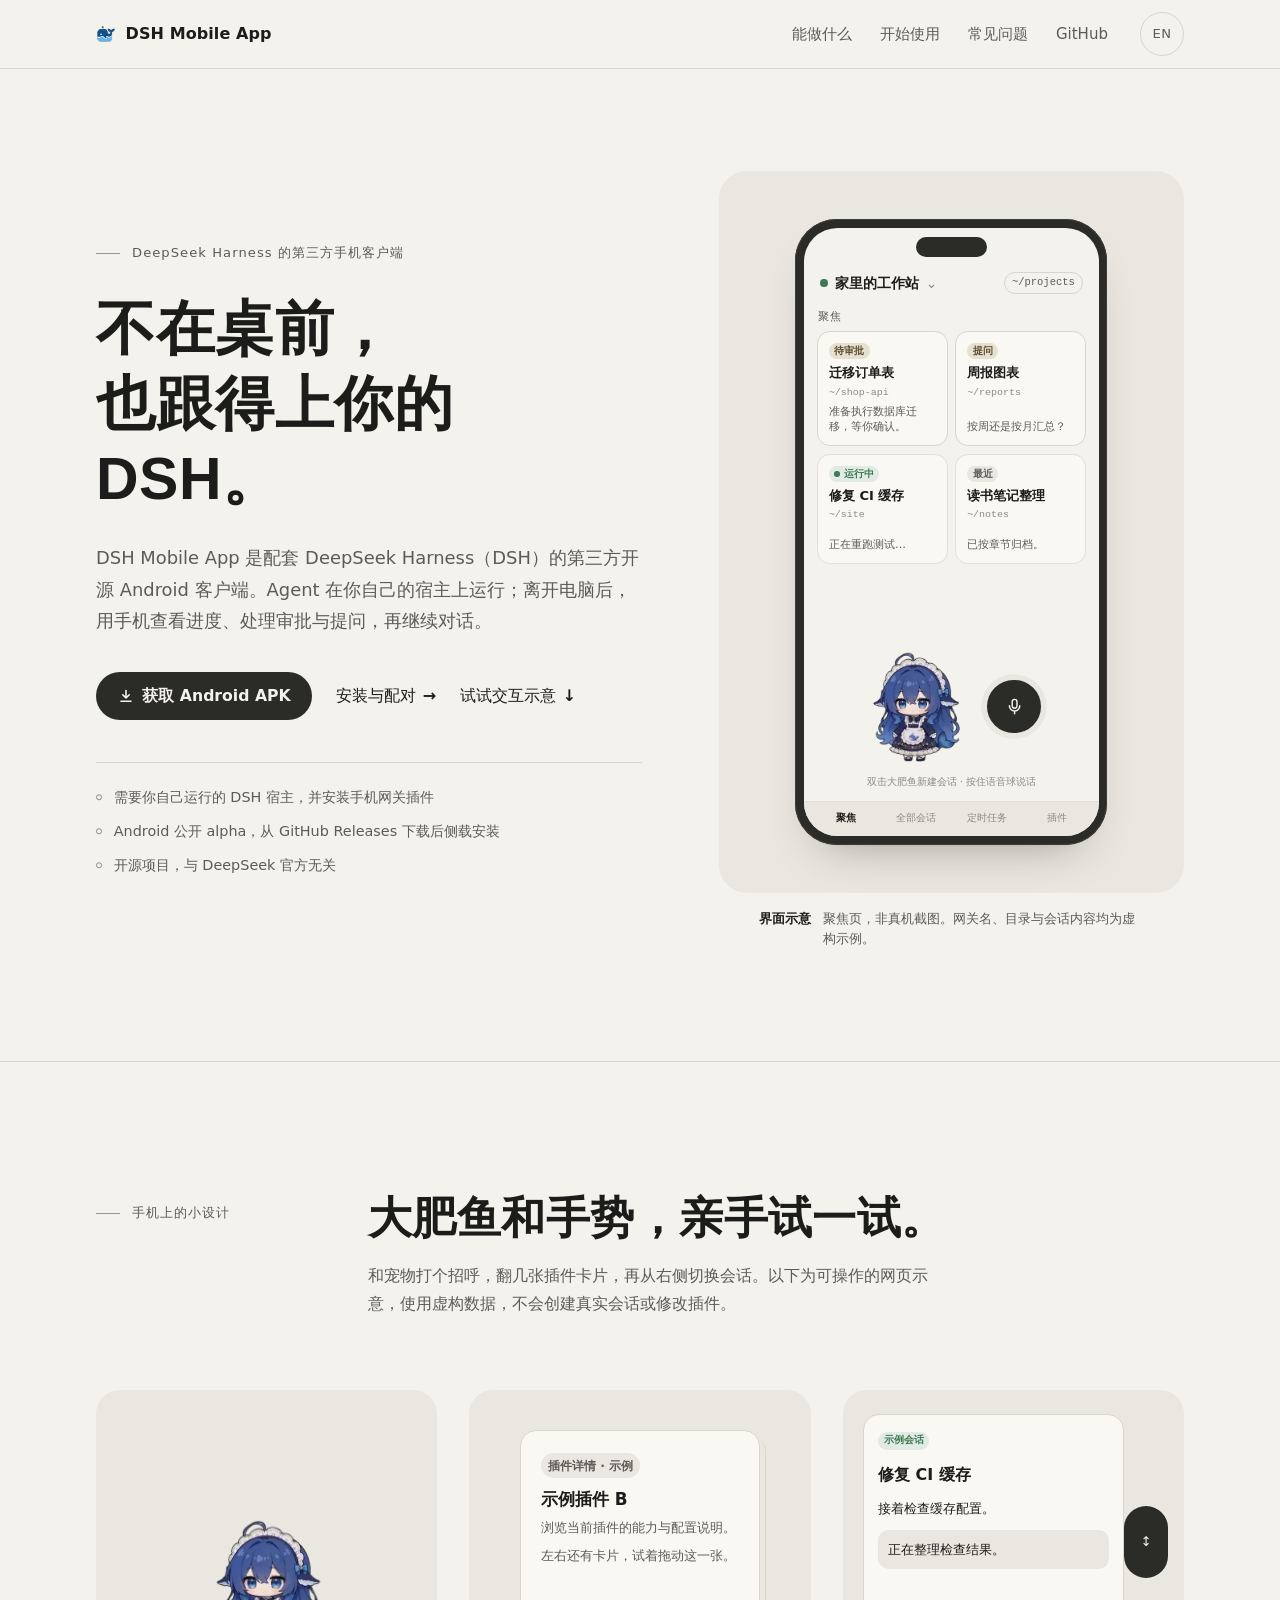
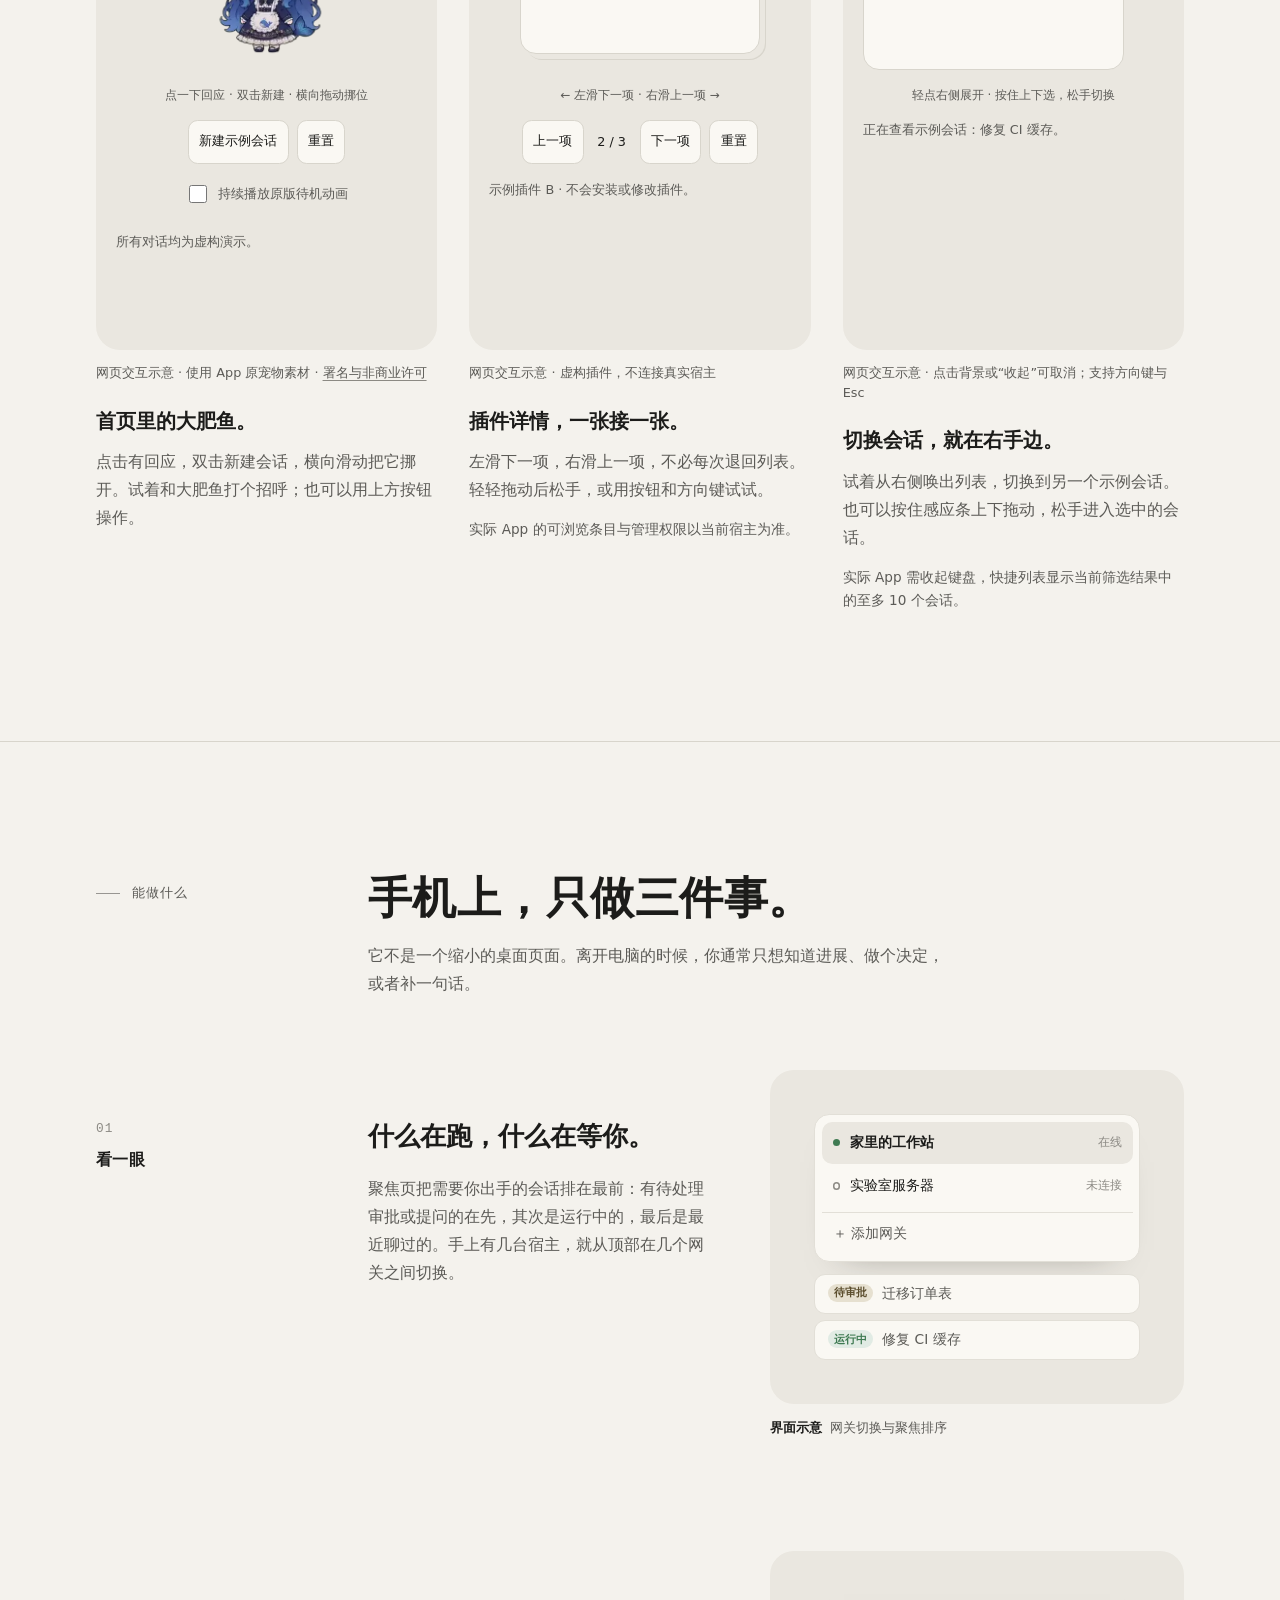
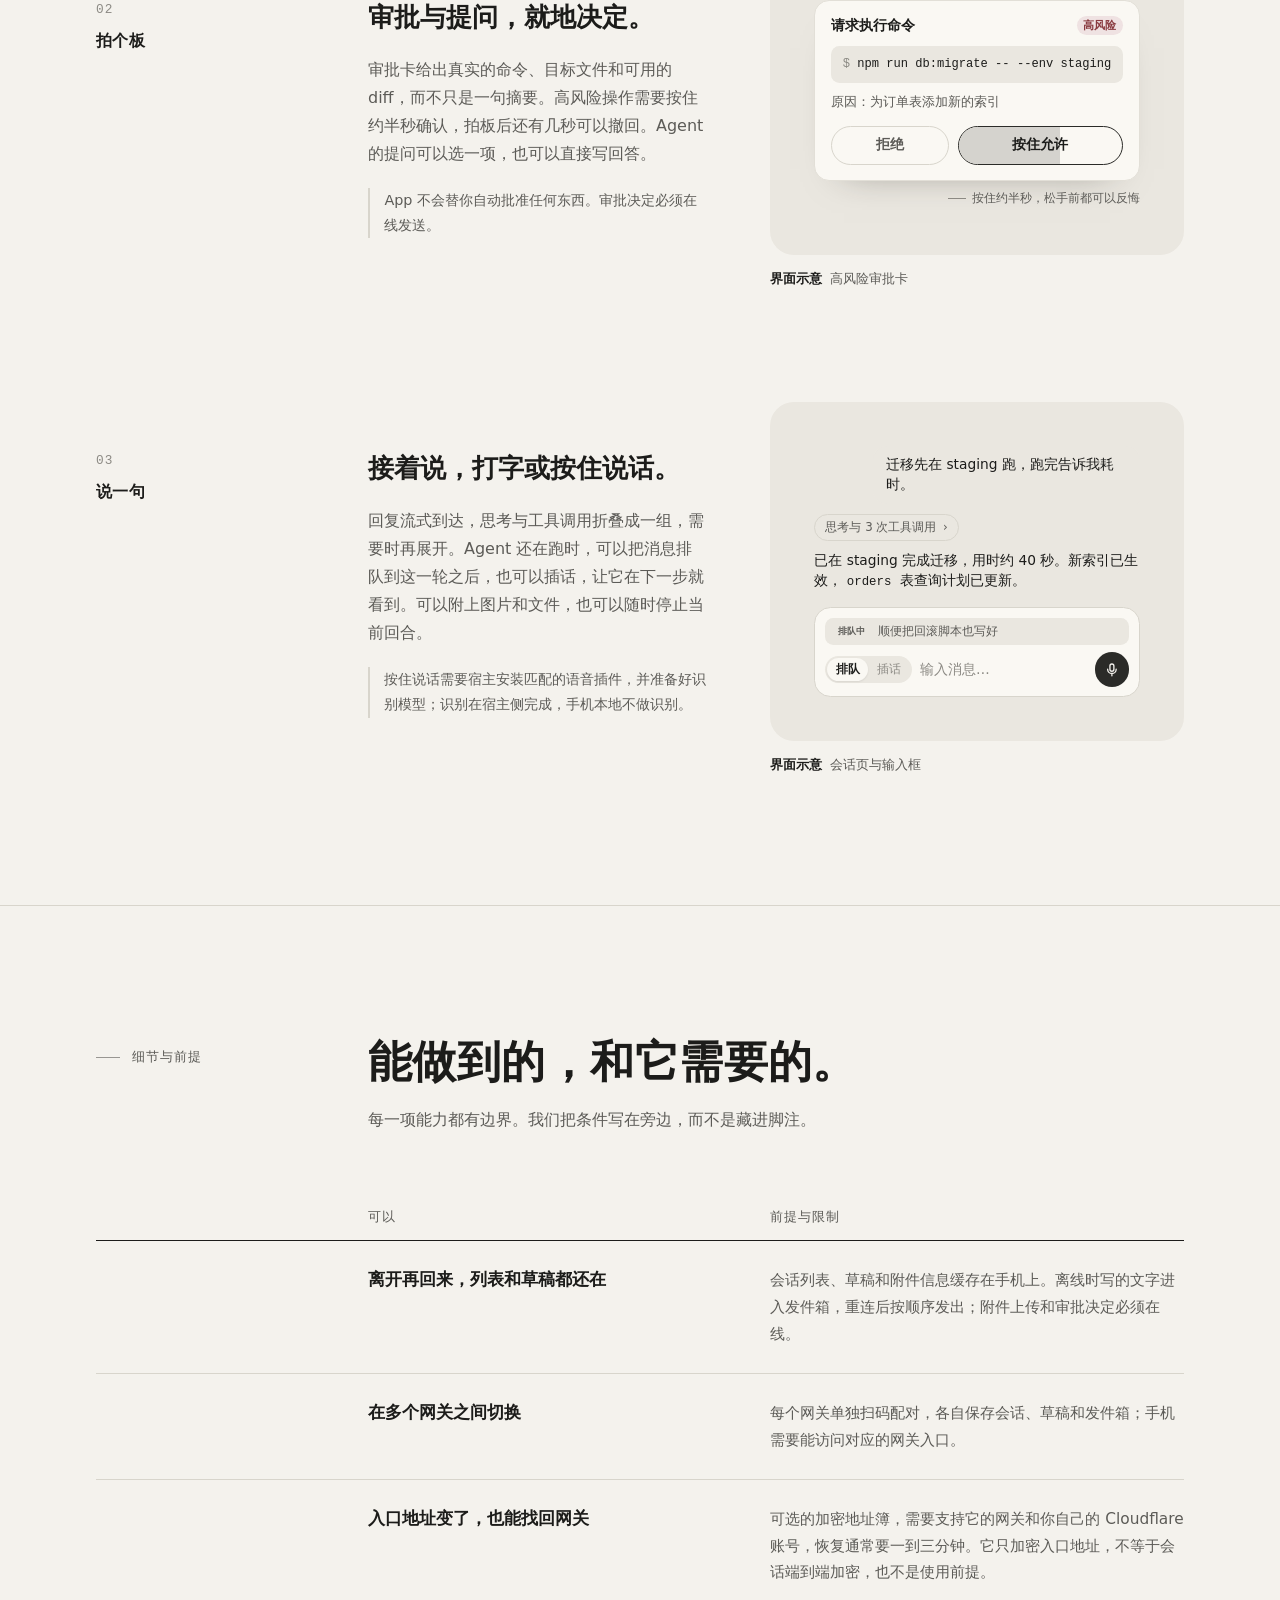
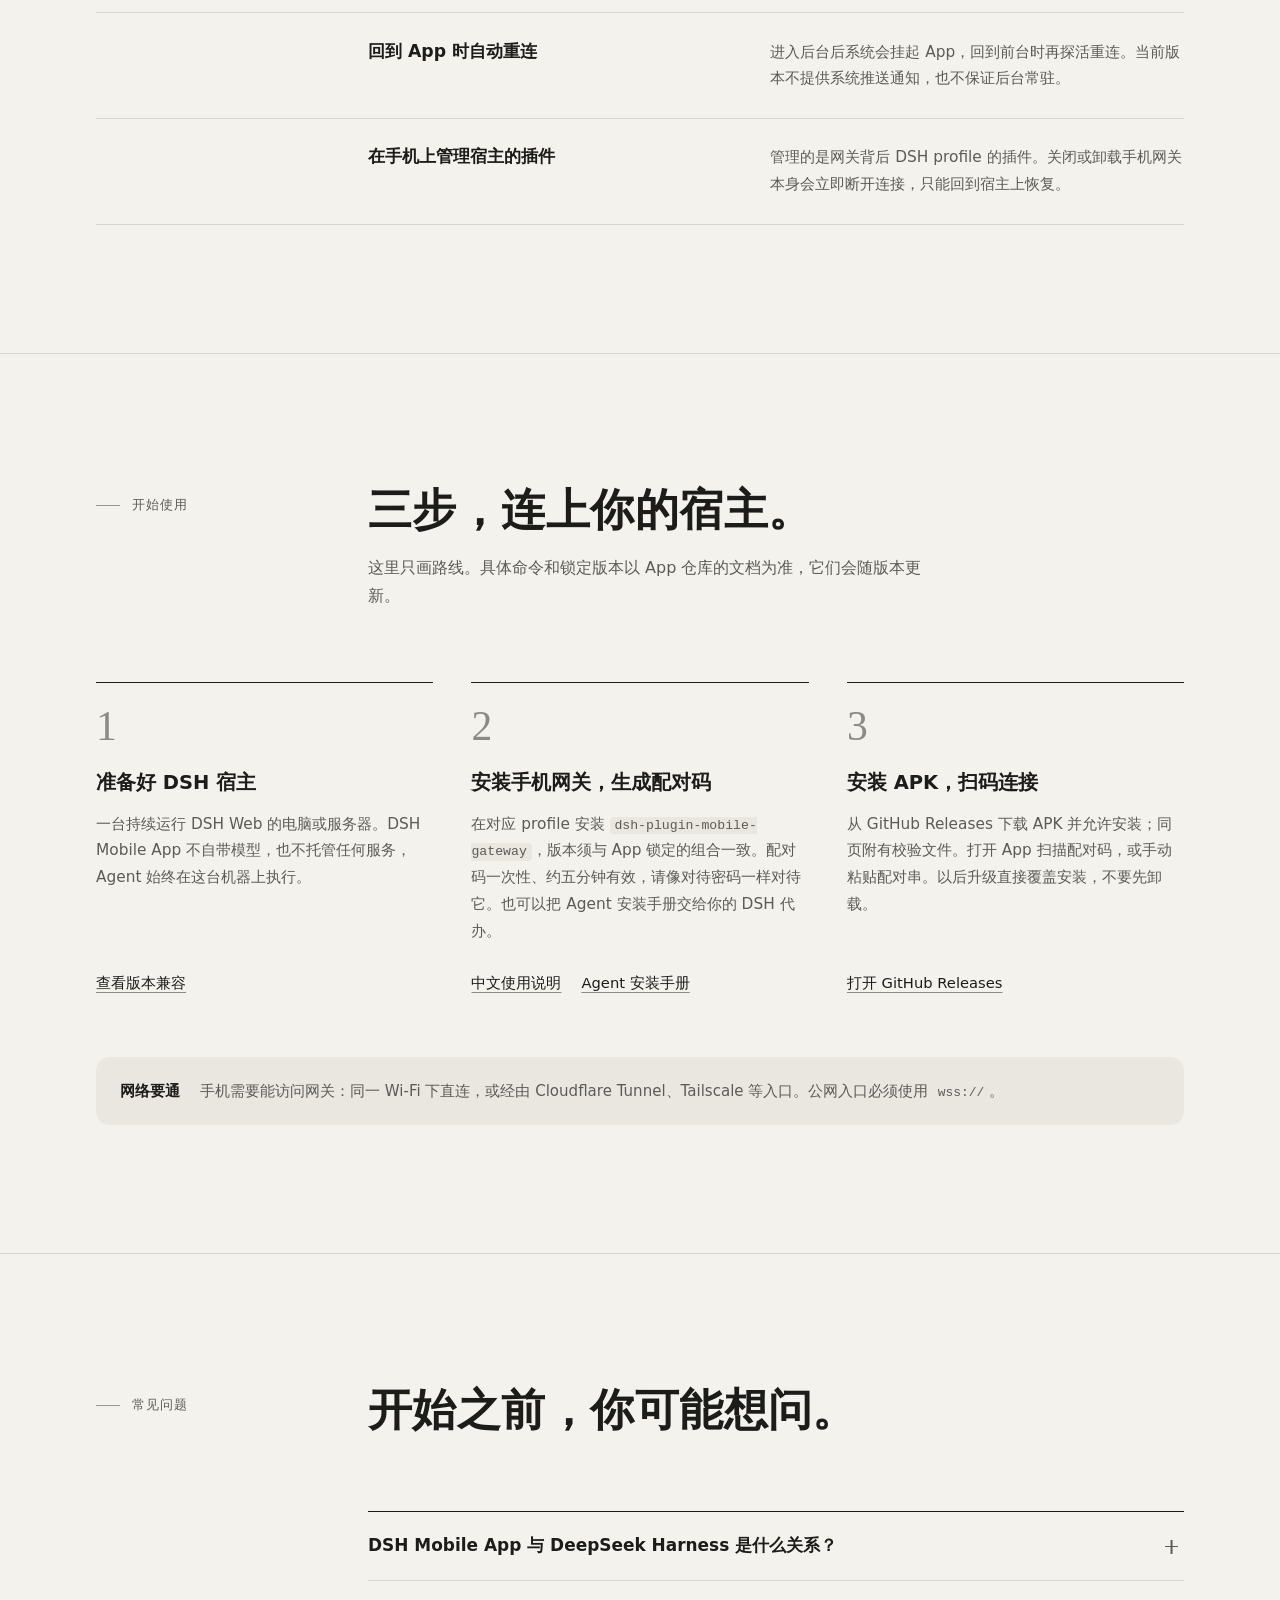
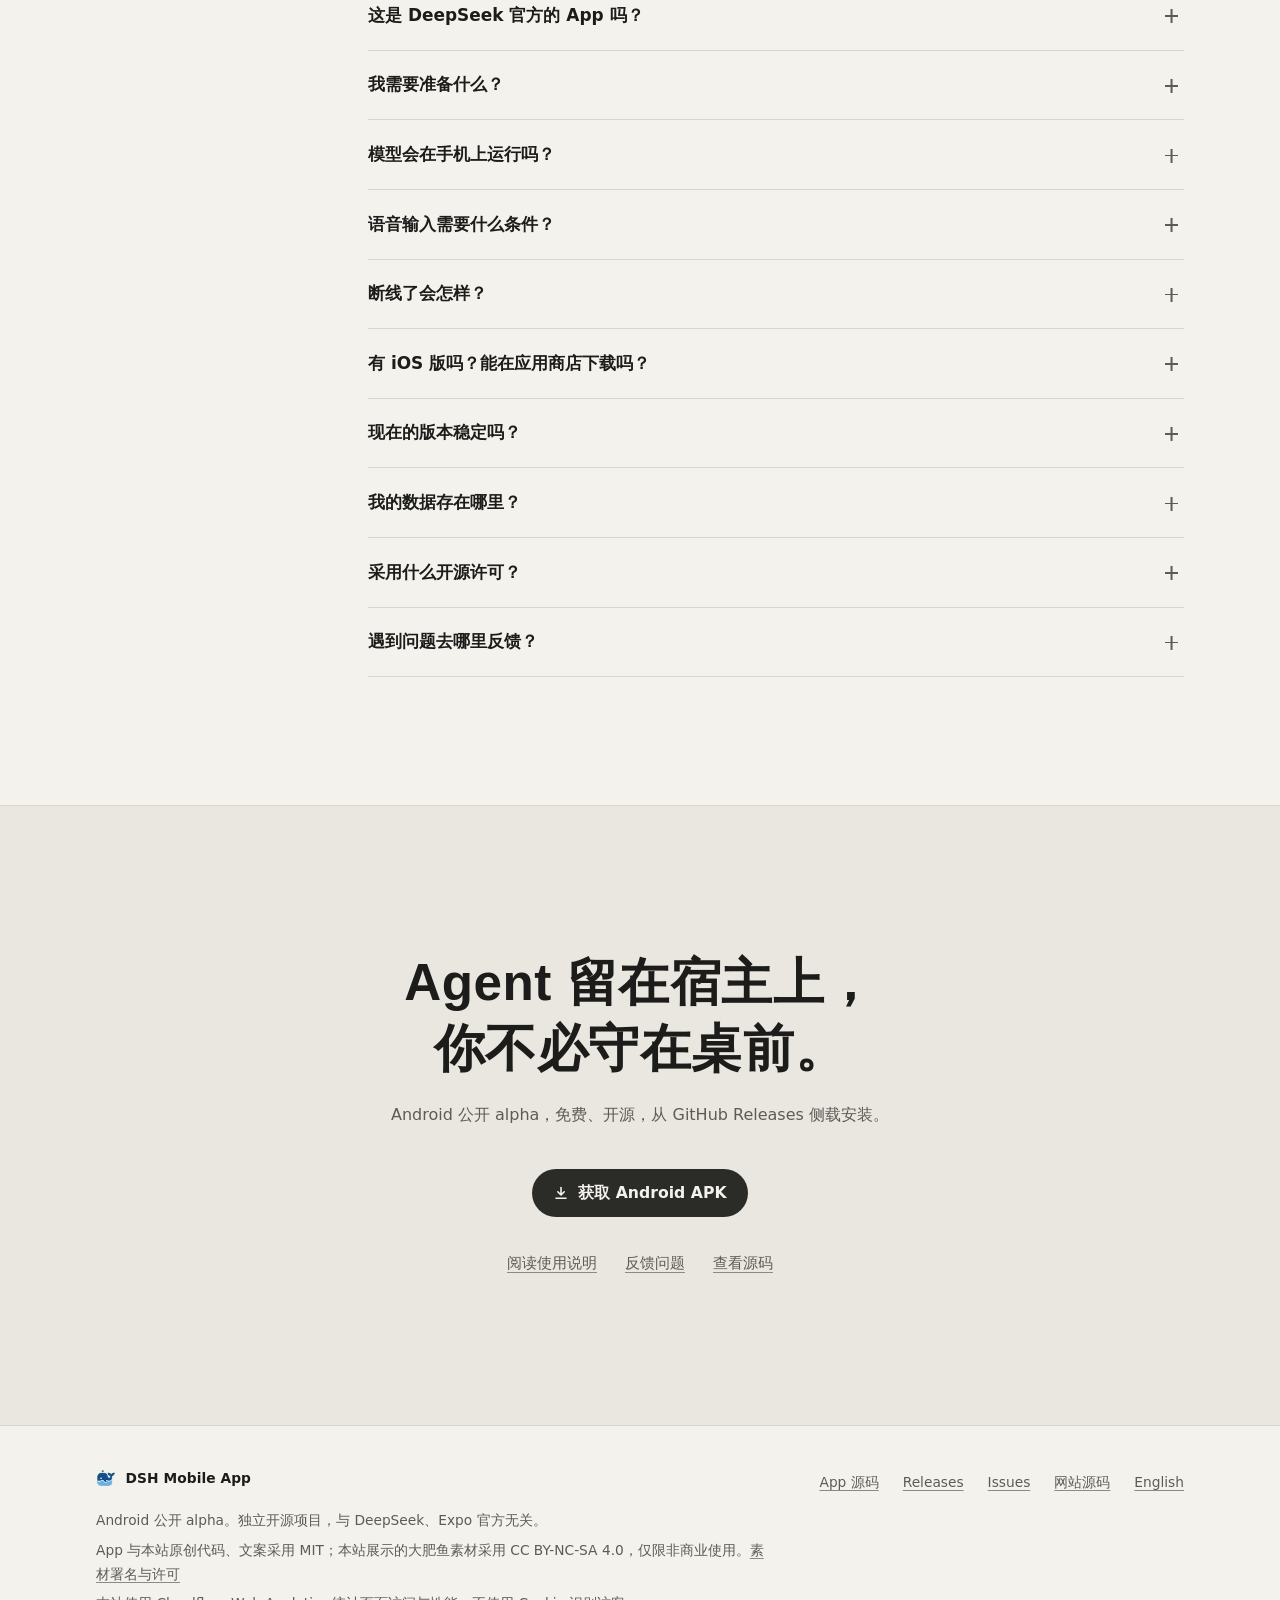
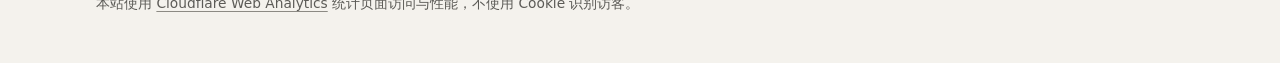
==== commit e7b4e2de: "feat: use the whale artwork for the site icon and brand mark" ====
--- a/site/index.html
+++ b/site/index.html
@@ -17,7 +17,8 @@
   <meta property="og:url" content="https://fatwhale.app/">
   <link rel="alternate" hreflang="zh-CN" href="https://fatwhale.app/">
   <link rel="alternate" hreflang="en" href="https://fatwhale.app/en/">
-  <link rel="icon" href="data:image/svg+xml,%3Csvg xmlns='http://www.w3.org/2000/svg' viewBox='0 0 32 32'%3E%3Crect width='32' height='32' rx='8' fill='%23f4f2ed'/%3E%3Crect x='10' y='5.5' width='12' height='21' rx='3.5' fill='none' stroke='%231c1c1a' stroke-width='2'/%3E%3Ccircle cx='16' cy='22' r='1.8' fill='%233f7a52'/%3E%3C/svg%3E">
+  <link rel="icon" type="image/png" sizes="32x32" href="favicon-32.png">
+  <link rel="apple-touch-icon" type="image/png" sizes="180x180" href="apple-touch-icon.png">
   <script type="application/ld+json">
     {
       "@context": "https://schema.org",
@@ -35,7 +36,7 @@
 
   <header class="masthead">
     <div class="wrap masthead__inner">
-      <a class="brand" href="./"><span class="brand__mark" aria-hidden="true"></span>DSH Mobile App</a>
+      <a class="brand" href="./"><img class="brand__mark" src="favicon-32.png" width="32" height="32" alt="">DSH Mobile App</a>
       <nav class="nav" aria-label="主要导航">
         <a href="#scenes">能做什么</a>
         <a href="#start">开始使用</a>
@@ -481,7 +482,7 @@
   <footer class="footer">
     <div class="wrap footer__grid">
       <div>
-        <p class="brand"><span class="brand__mark" aria-hidden="true"></span>DSH Mobile App</p>
+        <p class="brand"><img class="brand__mark" src="favicon-32.png" width="32" height="32" alt="">DSH Mobile App</p>
         <p>Android 公开 alpha。独立开源项目，与 DeepSeek、Expo 官方无关。</p>
         <p>App 与本站原创代码、文案采用 MIT；本站展示的大肥鱼素材采用 CC BY-NC-SA 4.0，仅限非商业使用。<a href="media/ATTRIBUTION.txt">素材署名与许可</a></p>
         <p>本站使用 <a href="https://www.cloudflare.com/web-analytics/">Cloudflare Web Analytics</a> 统计页面访问与性能，不使用 Cookie 识别访客。</p>
--- a/site/styles.css
+++ b/site/styles.css
@@ -222,24 +222,9 @@
 }
 
 .brand__mark {
-  position: relative;
   flex: none;
-  width: 0.8rem;
+  width: 1.25rem;
   height: 1.25rem;
-  border: 1.5px solid currentColor;
-  border-radius: 0.28rem;
-}
-
-.brand__mark::after {
-  content: "";
-  position: absolute;
-  left: 50%;
-  bottom: 0.2rem;
-  width: 0.28rem;
-  height: 0.28rem;
-  margin-left: -0.14rem;
-  border-radius: 50%;
-  background: var(--live);
 }
 
 .nav {
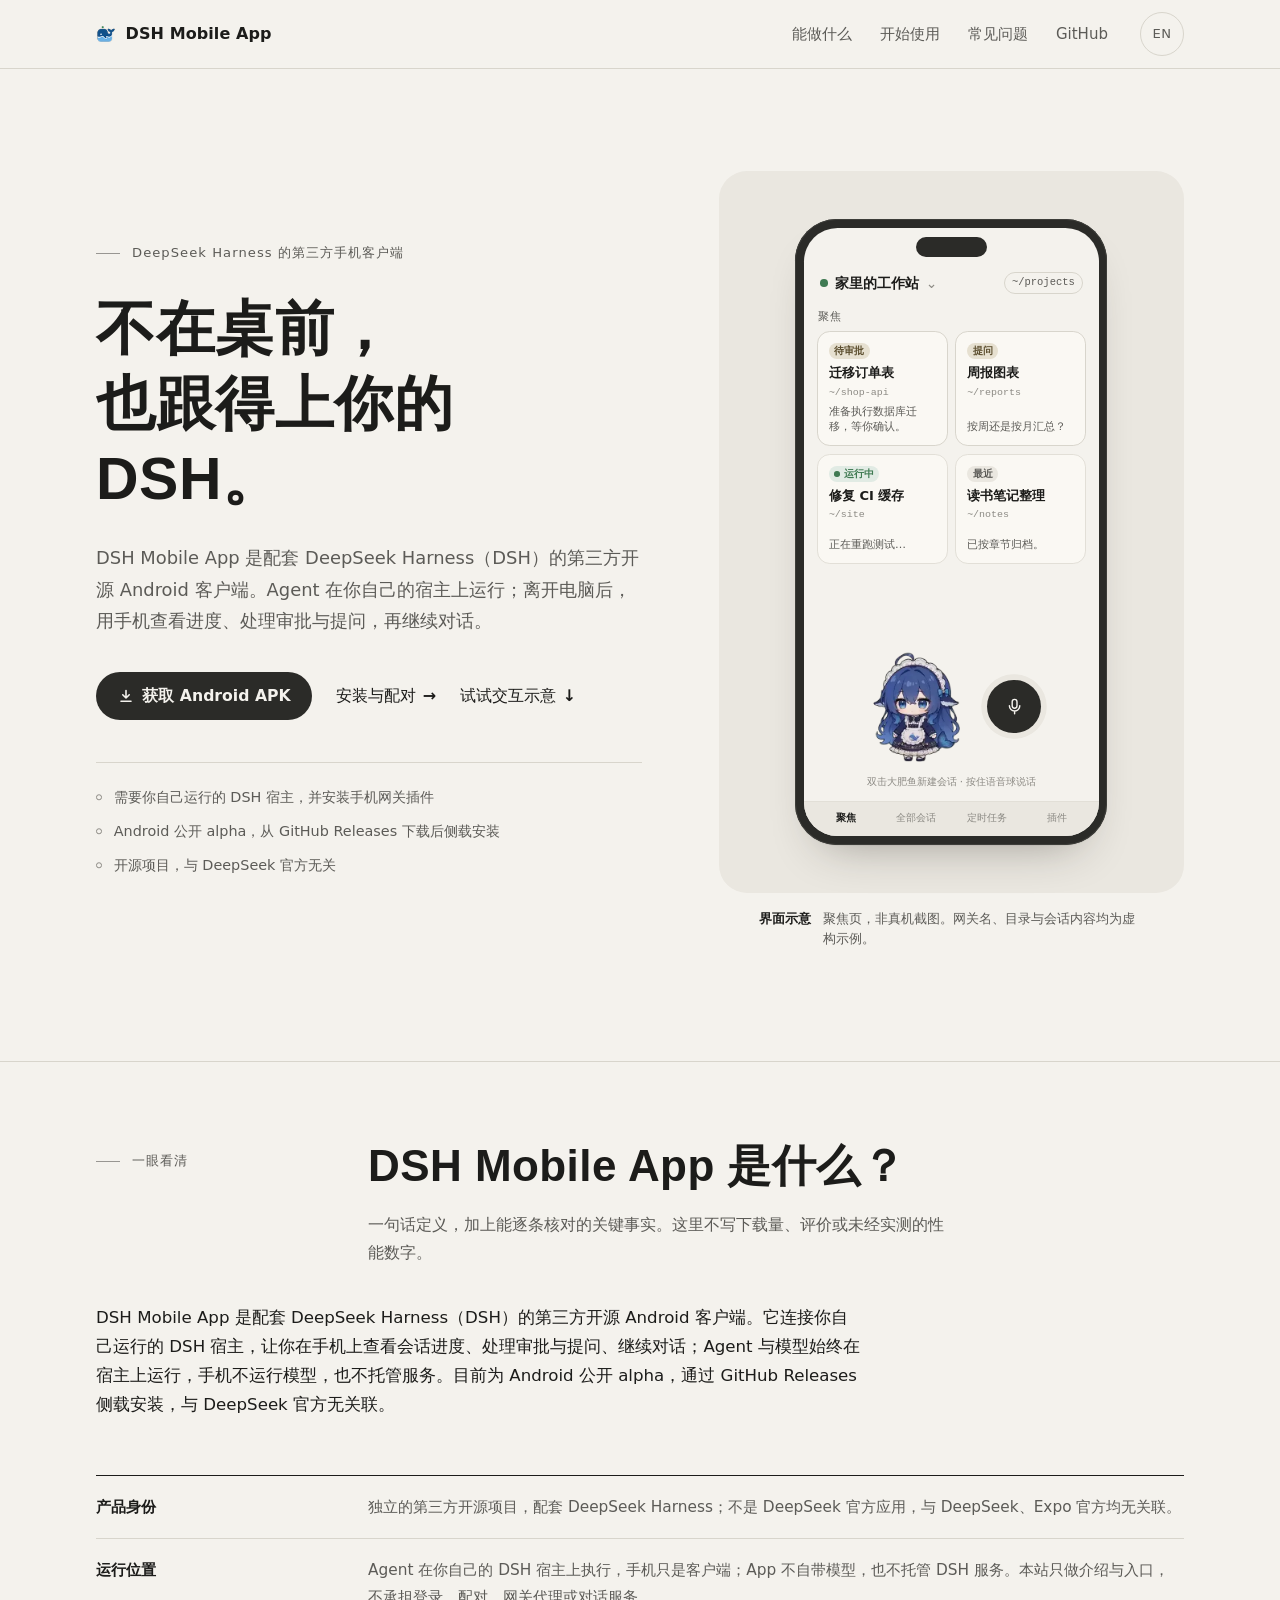
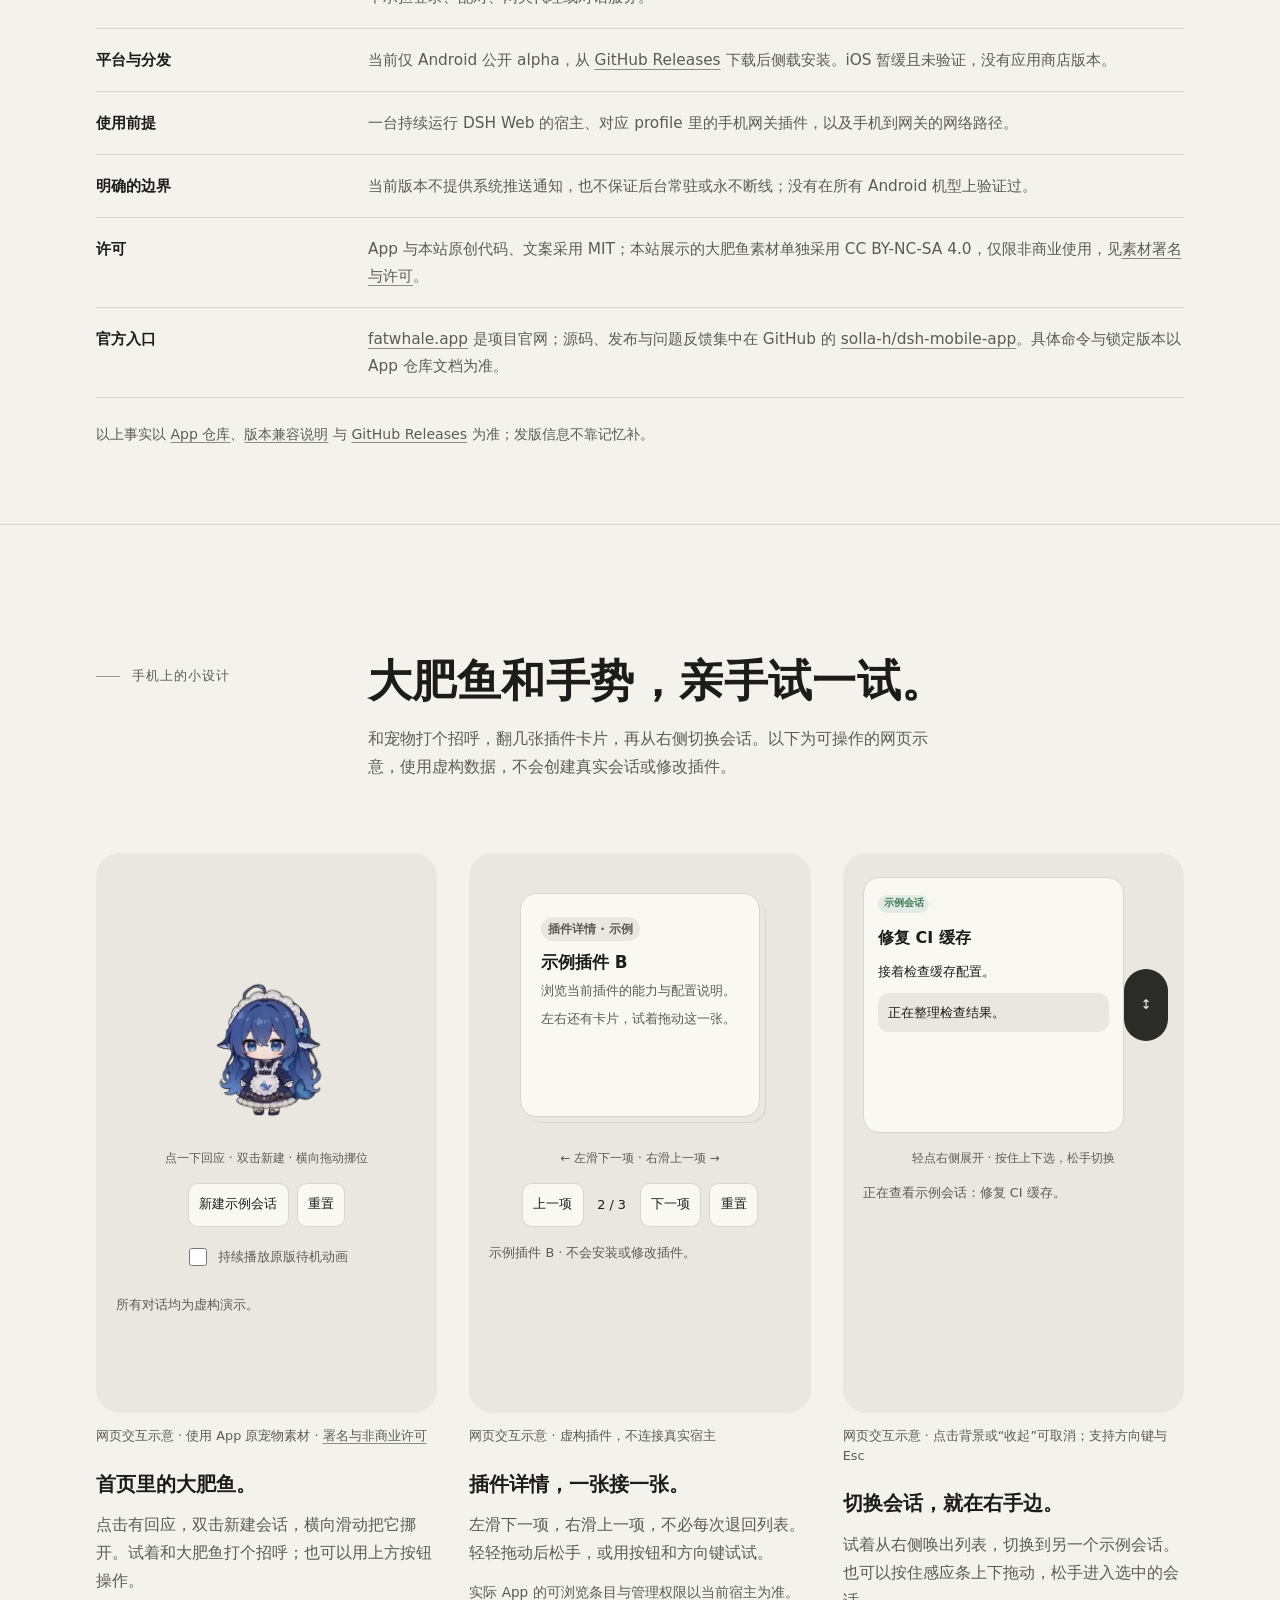
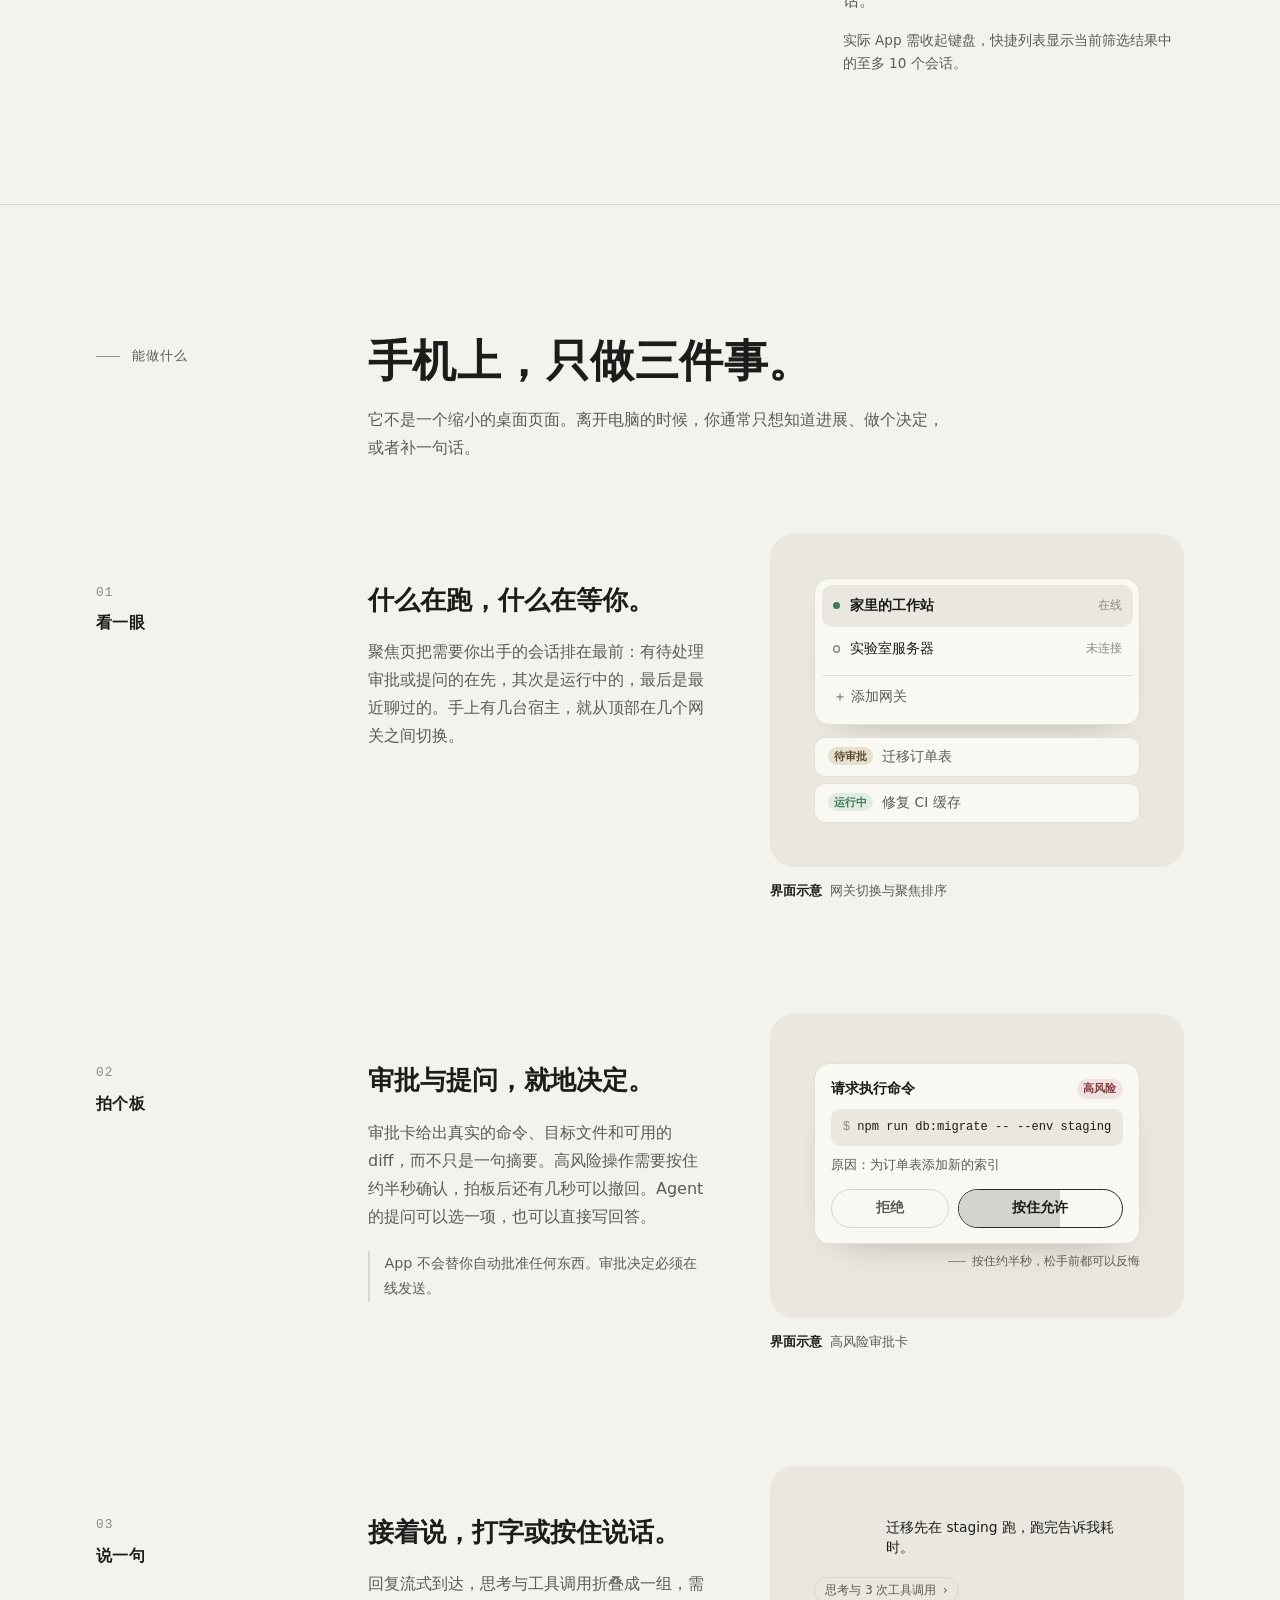
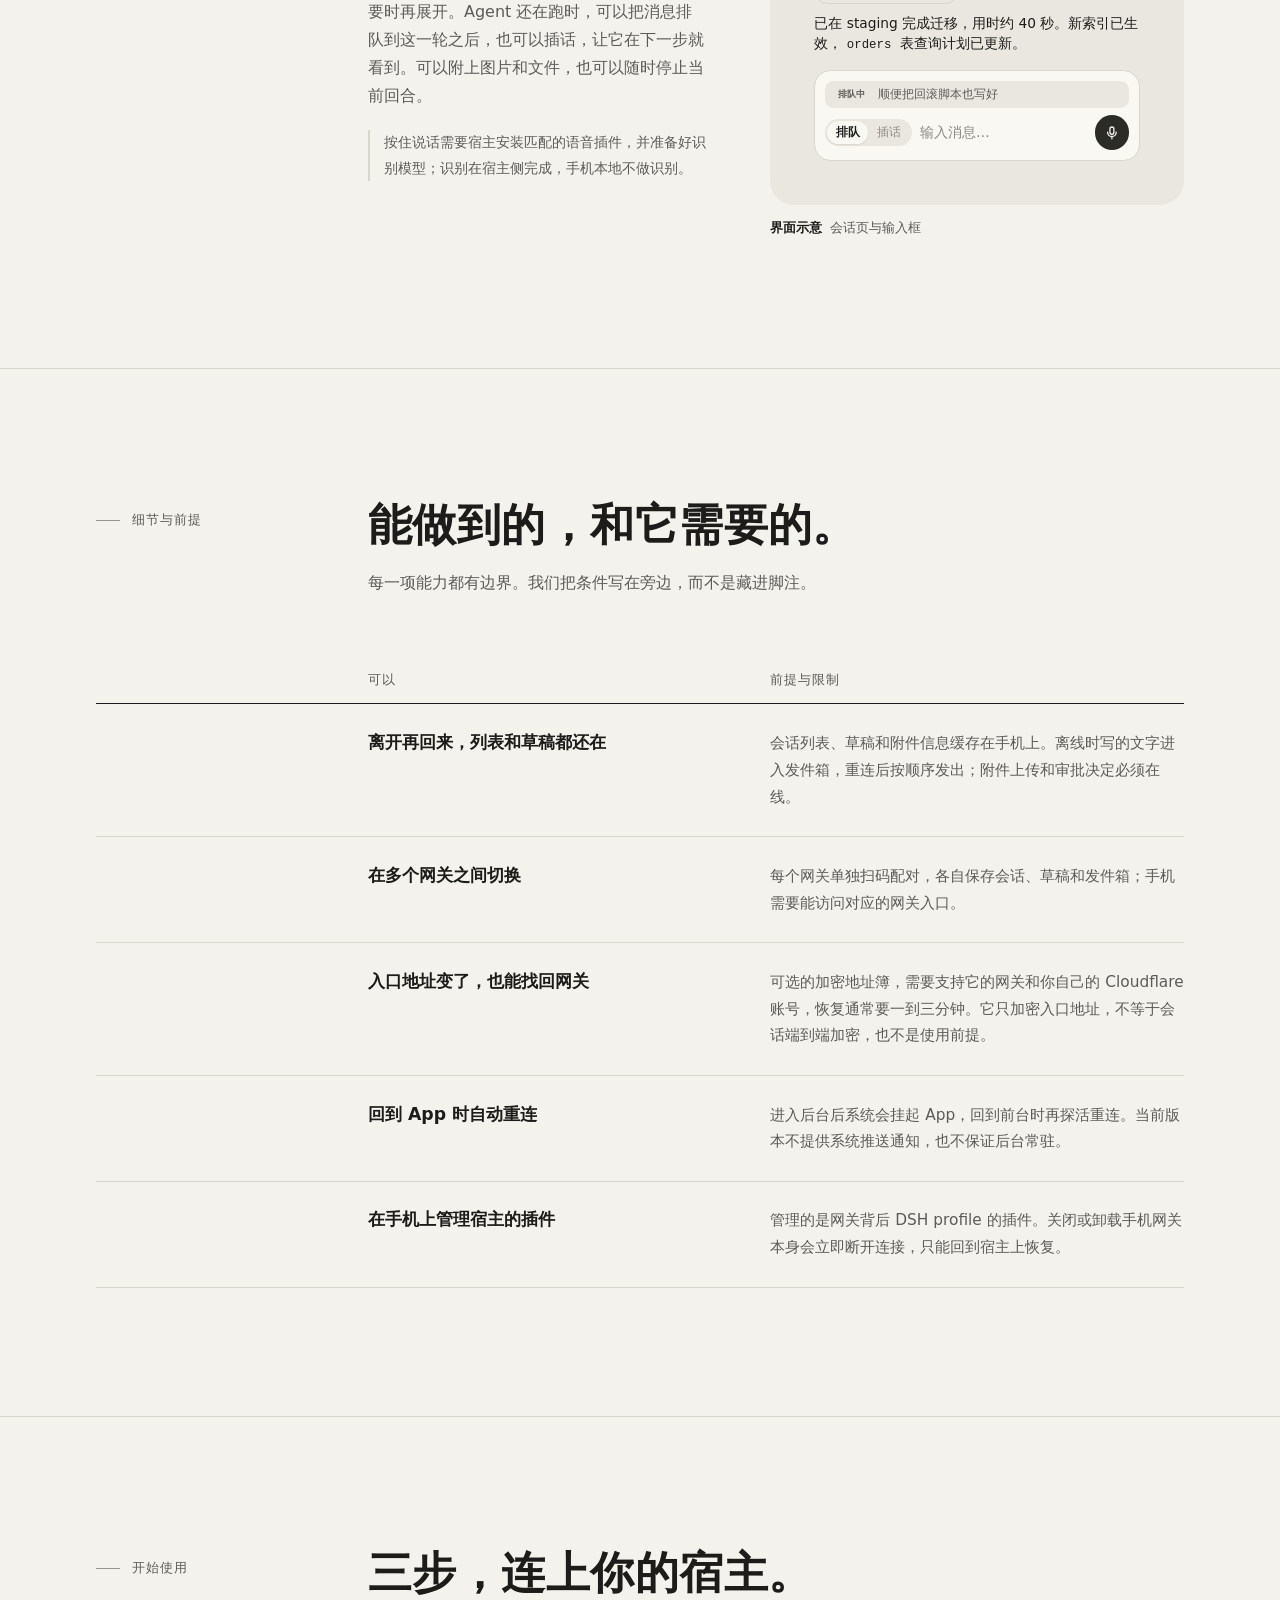
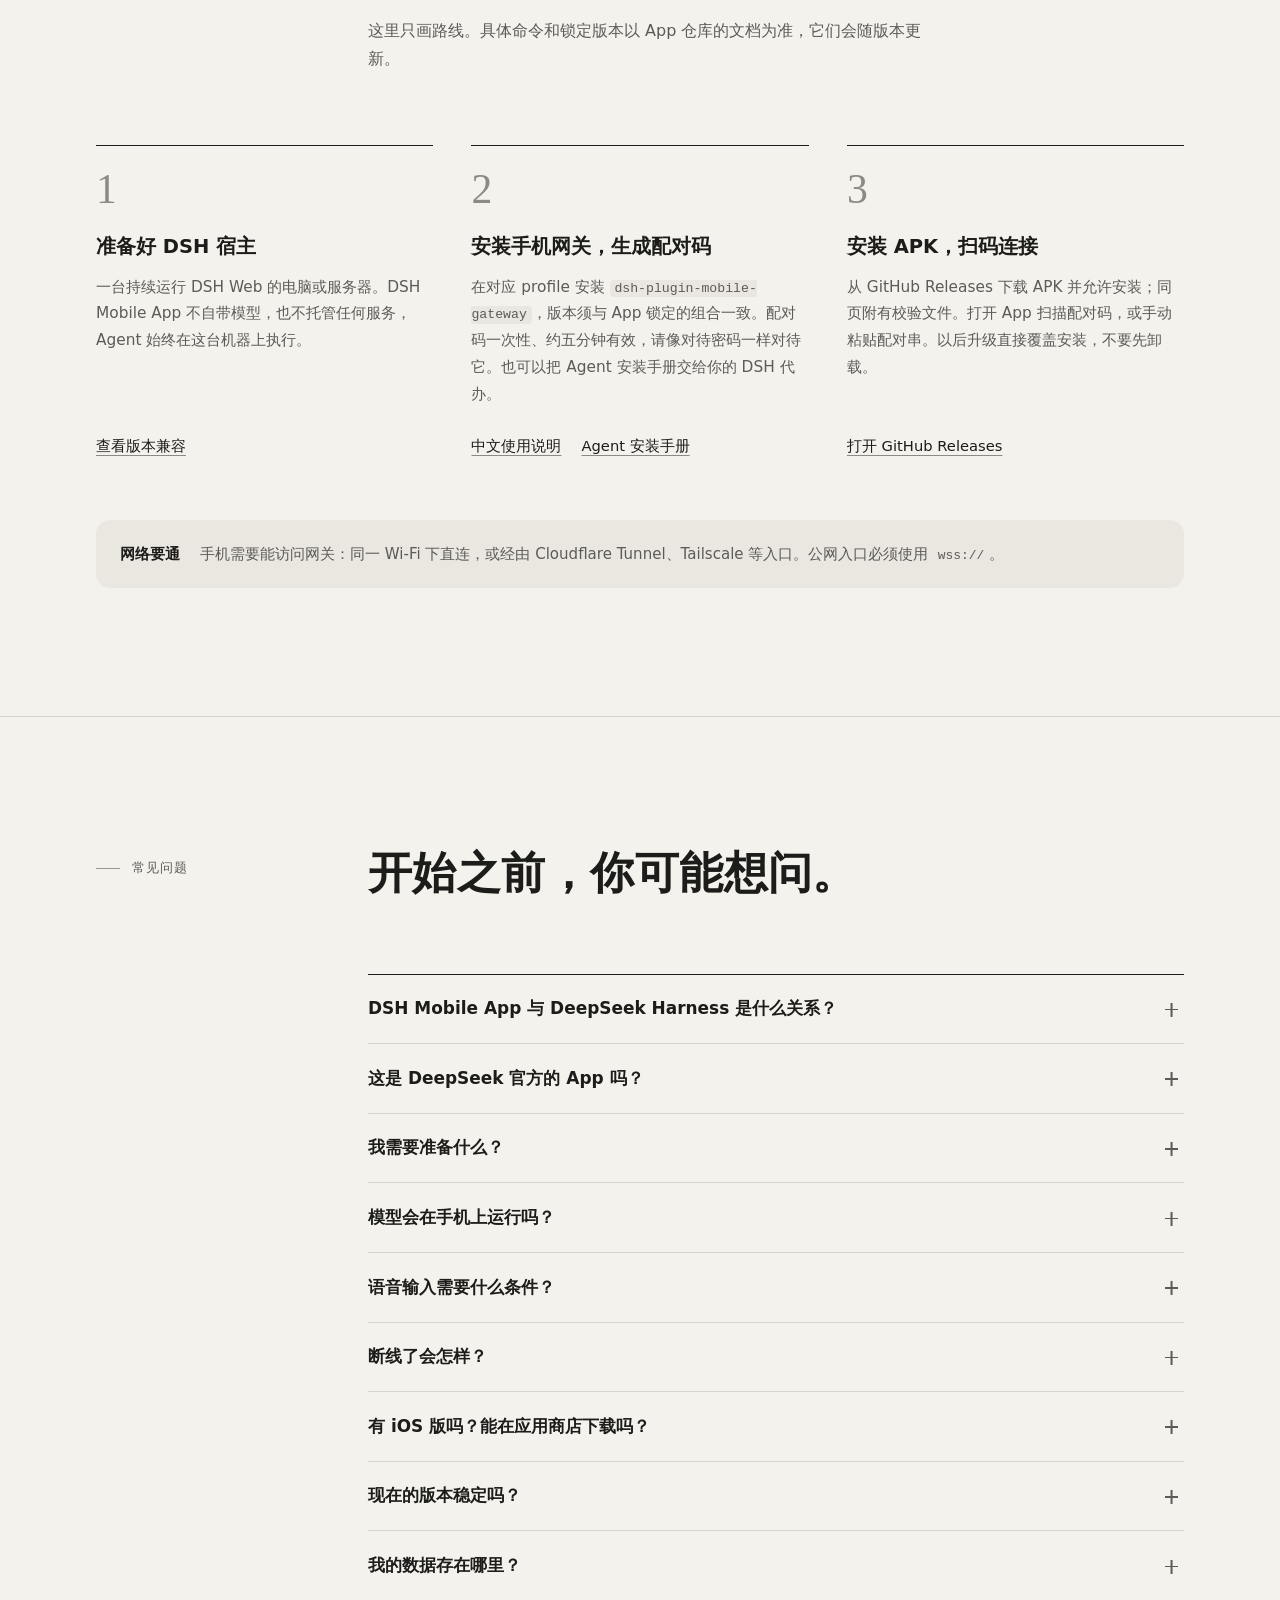
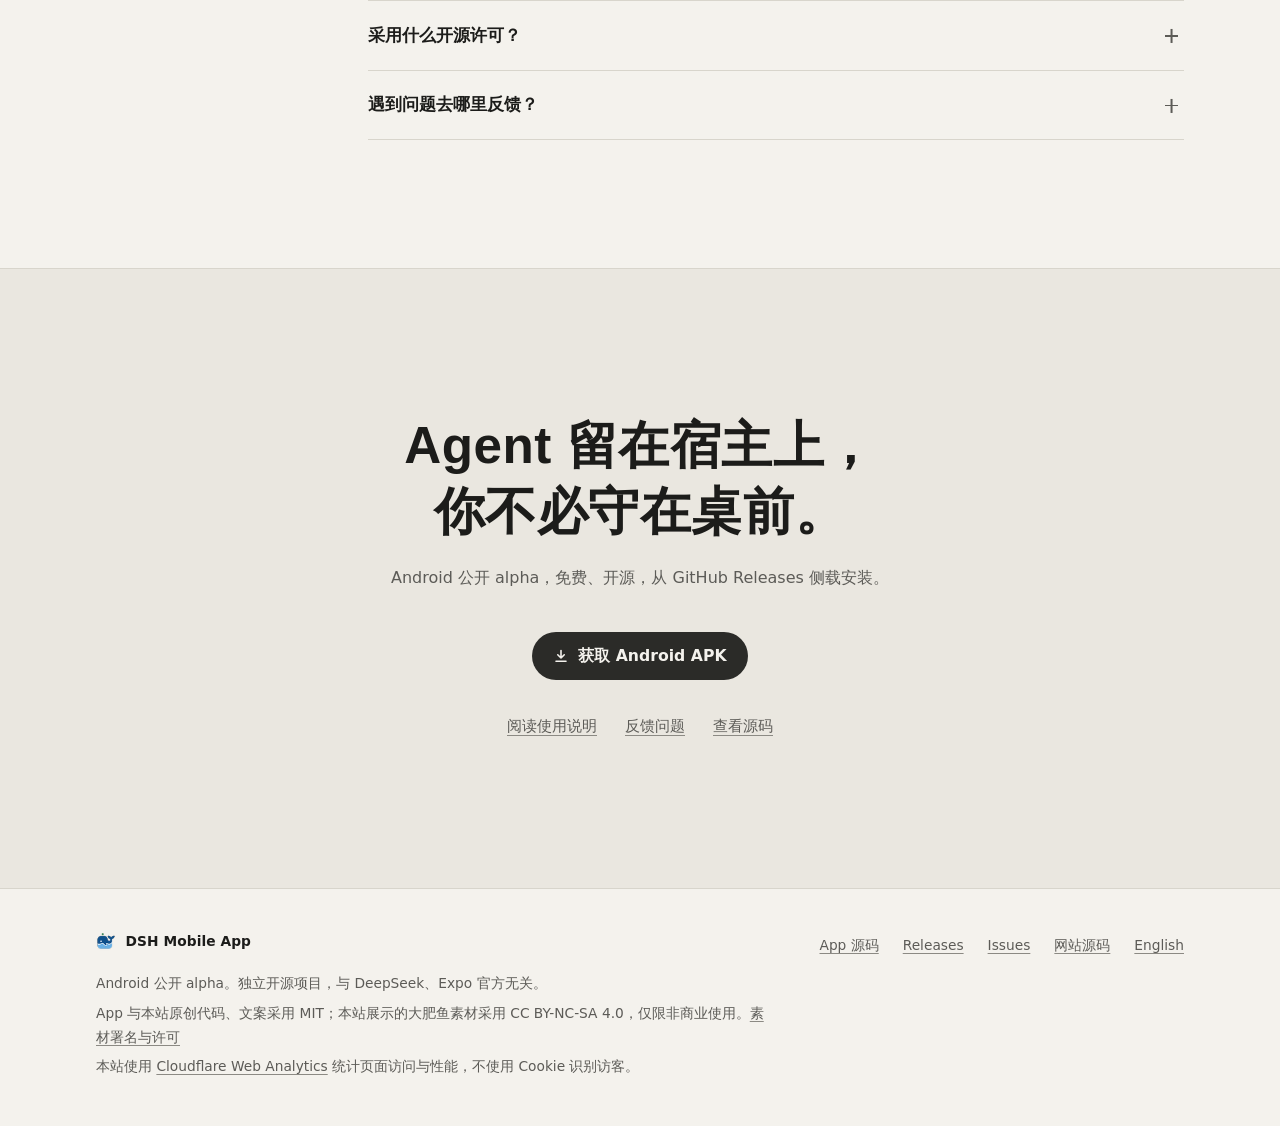
==== commit 6ecf198b: "feat: add quotable at-a-glance facts for SEO/GEO clarity" ====
--- a/site/index.html
+++ b/site/index.html
@@ -126,6 +126,51 @@
       </div>
     </section>
 
+    <!-- 关键事实 -->
+    <section class="section section--facts" id="facts" aria-labelledby="facts-title">
+      <div class="wrap">
+        <div class="section__head">
+          <p class="eyebrow">一眼看清</p>
+          <div>
+            <h2 id="facts-title" class="display">DSH Mobile App 是什么？</h2>
+            <p class="intro">一句话定义，加上能逐条核对的关键事实。这里不写下载量、评价或未经实测的性能数字。</p>
+          </div>
+        </div>
+        <p class="facts__definition">DSH Mobile App 是配套 DeepSeek Harness（DSH）的第三方开源 Android 客户端。它连接你自己运行的 DSH 宿主，让你在手机上查看会话进度、处理审批与提问、继续对话；Agent 与模型始终在宿主上运行，手机不运行模型，也不托管服务。目前为 Android 公开 alpha，通过 GitHub Releases 侧载安装，与 DeepSeek 官方无关联。</p>
+        <dl class="facts">
+          <div class="facts__row">
+            <dt>产品身份</dt>
+            <dd>独立的第三方开源项目，配套 DeepSeek Harness；不是 DeepSeek 官方应用，与 DeepSeek、Expo 官方均无关联。</dd>
+          </div>
+          <div class="facts__row">
+            <dt>运行位置</dt>
+            <dd>Agent 在你自己的 DSH 宿主上执行，手机只是客户端；App 不自带模型，也不托管 DSH 服务。本站只做介绍与入口，不承担登录、配对、网关代理或对话服务。</dd>
+          </div>
+          <div class="facts__row">
+            <dt>平台与分发</dt>
+            <dd>当前仅 Android 公开 alpha，从 <a href="https://github.com/solla-h/dsh-mobile-app/releases">GitHub Releases</a> 下载后侧载安装。iOS 暂缓且未验证，没有应用商店版本。</dd>
+          </div>
+          <div class="facts__row">
+            <dt>使用前提</dt>
+            <dd>一台持续运行 DSH Web 的宿主、对应 profile 里的手机网关插件，以及手机到网关的网络路径。</dd>
+          </div>
+          <div class="facts__row">
+            <dt>明确的边界</dt>
+            <dd>当前版本不提供系统推送通知，也不保证后台常驻或永不断线；没有在所有 Android 机型上验证过。</dd>
+          </div>
+          <div class="facts__row">
+            <dt>许可</dt>
+            <dd>App 与本站原创代码、文案采用 MIT；本站展示的大肥鱼素材单独采用 CC BY-NC-SA 4.0，仅限非商业使用，见<a href="media/ATTRIBUTION.txt">素材署名与许可</a>。</dd>
+          </div>
+          <div class="facts__row">
+            <dt>官方入口</dt>
+            <dd><a href="https://fatwhale.app/">fatwhale.app</a> 是项目官网；源码、发布与问题反馈集中在 GitHub 的 <a href="https://github.com/solla-h/dsh-mobile-app">solla-h/dsh-mobile-app</a>。具体命令与锁定版本以 App 仓库文档为准。</dd>
+          </div>
+        </dl>
+        <p class="facts__source">以上事实以 <a href="https://github.com/solla-h/dsh-mobile-app">App 仓库</a>、<a href="https://github.com/solla-h/dsh-mobile-app/blob/master/docs/COMPATIBILITY.md">版本兼容说明</a> 与 <a href="https://github.com/solla-h/dsh-mobile-app/releases">GitHub Releases</a> 为准；发版信息不靠记忆补。</p>
+      </div>
+    </section>
+
     <!-- 宠物与手势 -->
     <section class="section" id="highlights" aria-labelledby="highlights-title">
       <div class="wrap">
--- a/site/styles.css
+++ b/site/styles.css
@@ -1081,6 +1081,65 @@
   }
 }
 
+/* ---------- At-a-glance facts ---------- */
+
+.section--facts {
+  padding-block: clamp(3rem, 6vw, 5rem);
+}
+
+.section--facts .section__head {
+  margin-bottom: clamp(1.5rem, 3vw, 2.25rem);
+}
+
+.facts__definition {
+  max-width: 46em;
+  margin: 0 0 clamp(2rem, 5vw, 3.5rem);
+  font-size: clamp(1.02rem, 1.3vw, 1.12rem);
+  line-height: 1.75;
+}
+
+:lang(en) .facts__definition {
+  line-height: 1.6;
+}
+
+.facts {
+  margin: 0;
+  border-top: 1px solid var(--ink);
+}
+
+.facts__row {
+  display: grid;
+  grid-template-columns: 13rem minmax(0, 1fr);
+  gap: 0.4rem clamp(2rem, 5vw, 4rem);
+  padding: 1.1rem 0;
+  border-bottom: 1px solid var(--line);
+}
+
+.facts dt {
+  font-weight: 600;
+  font-size: 0.95rem;
+}
+
+.facts dd {
+  margin: 0;
+  color: var(--ink-2);
+  font-size: 0.96rem;
+}
+
+.facts__source {
+  max-width: 46em;
+  margin-top: 1.5rem;
+  color: var(--ink-2);
+  font-size: 0.88rem;
+}
+
+@media (max-width: 60rem) {
+  .facts__row {
+    grid-template-columns: minmax(0, 1fr);
+    gap: 0.25rem;
+  }
+}
+
 /* ---------- Scenes ---------- */
 
 .scenes {
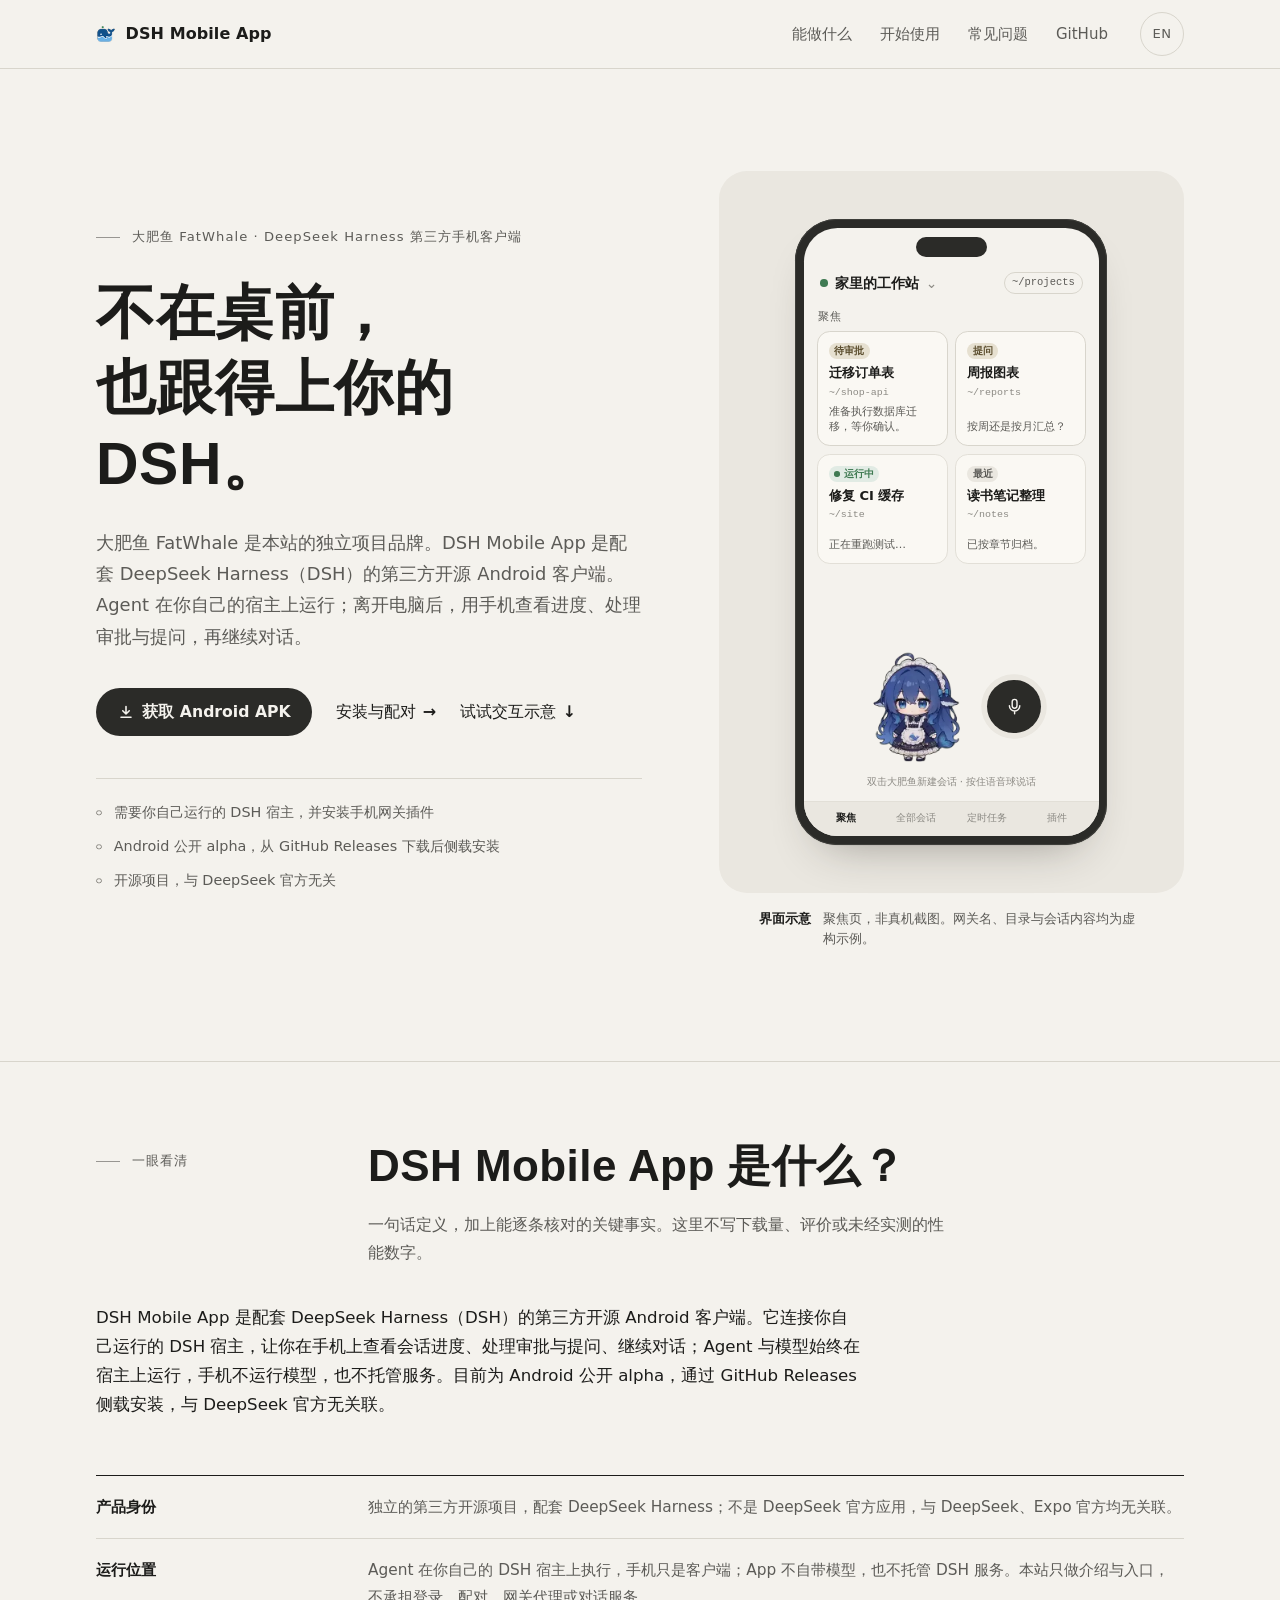
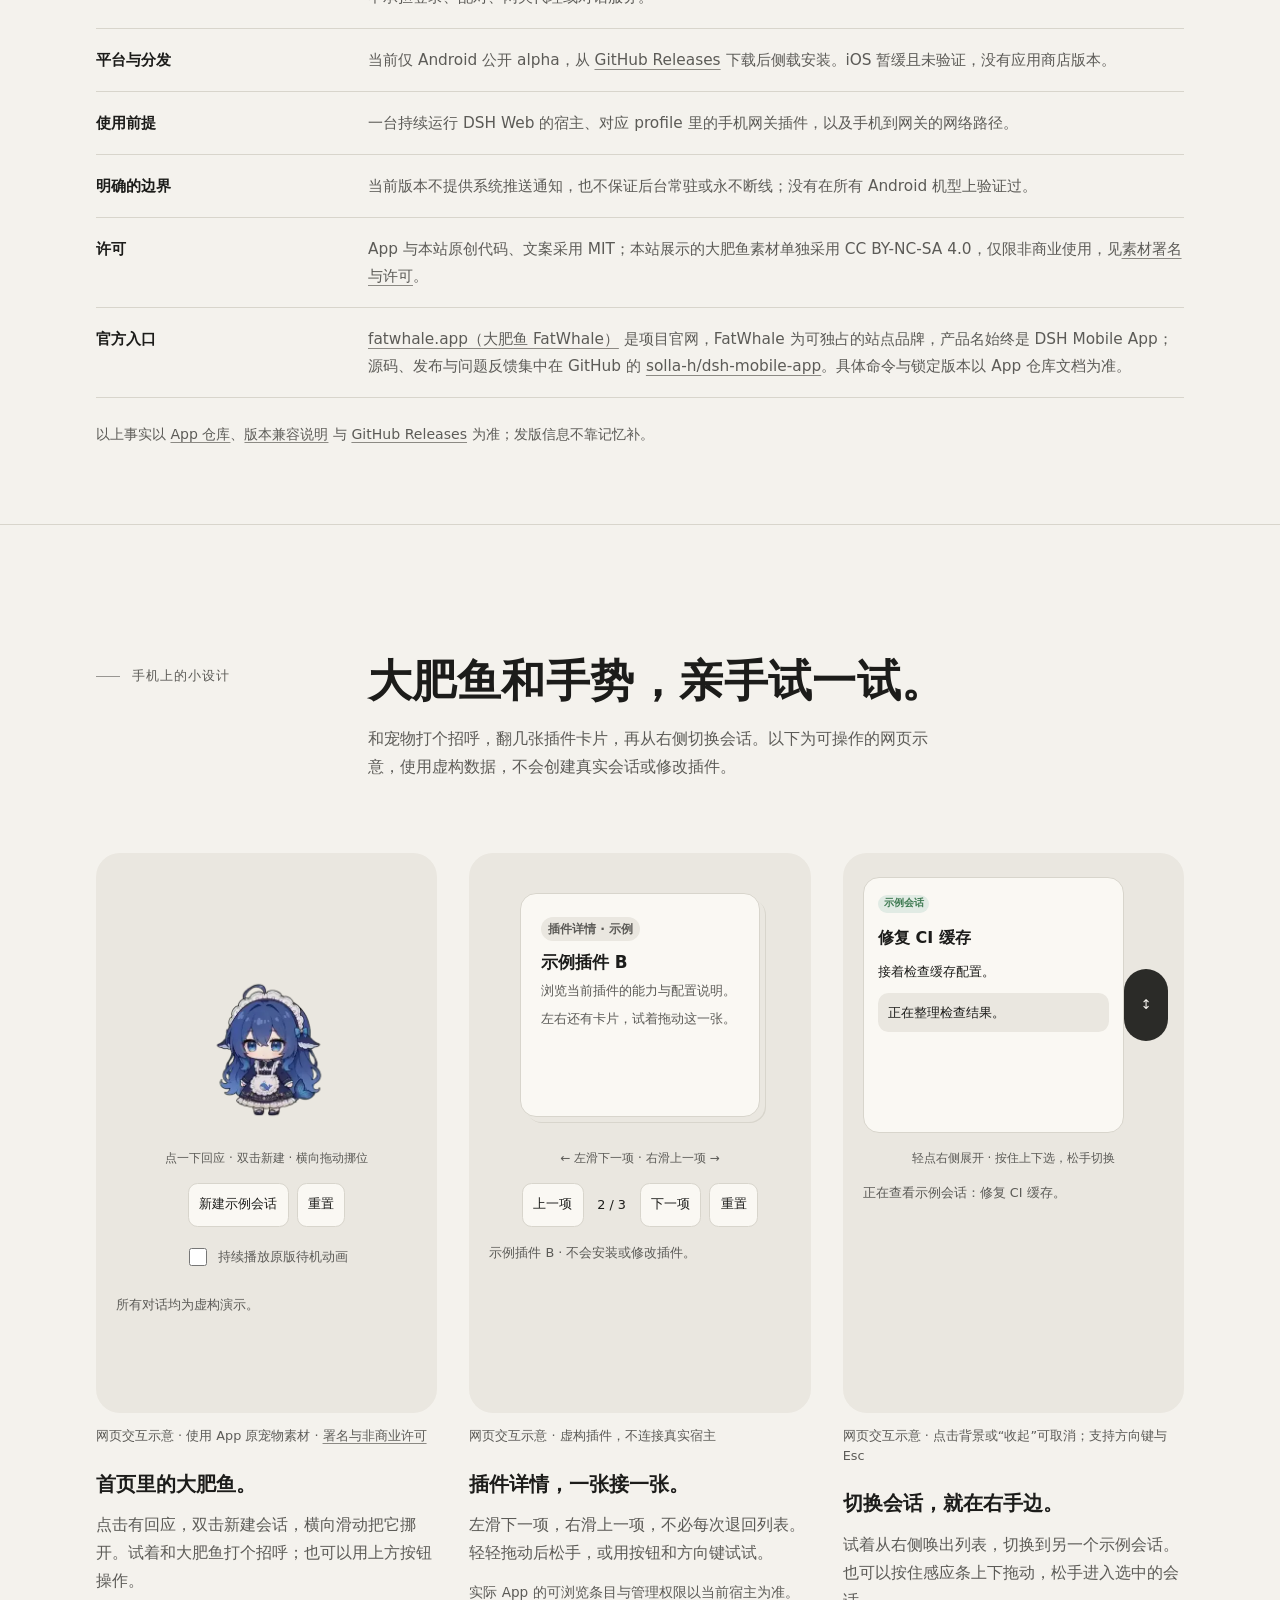
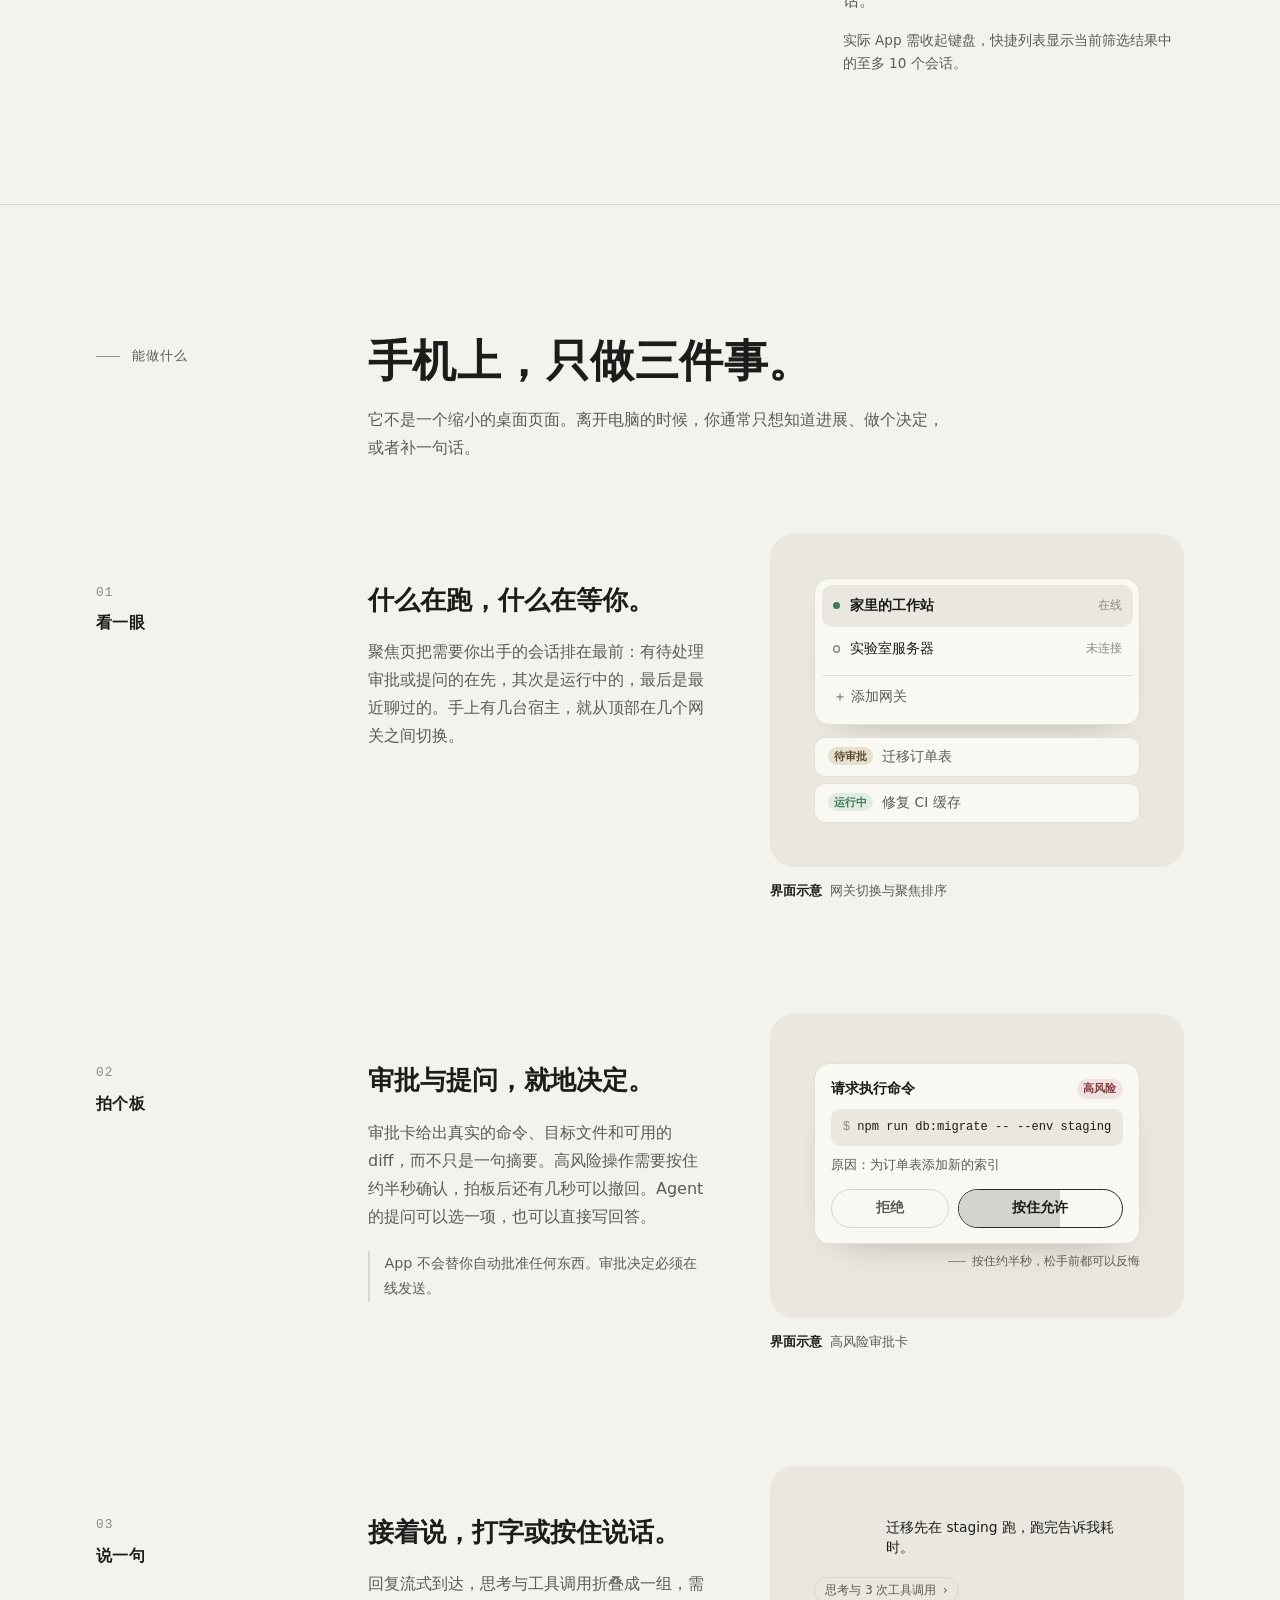
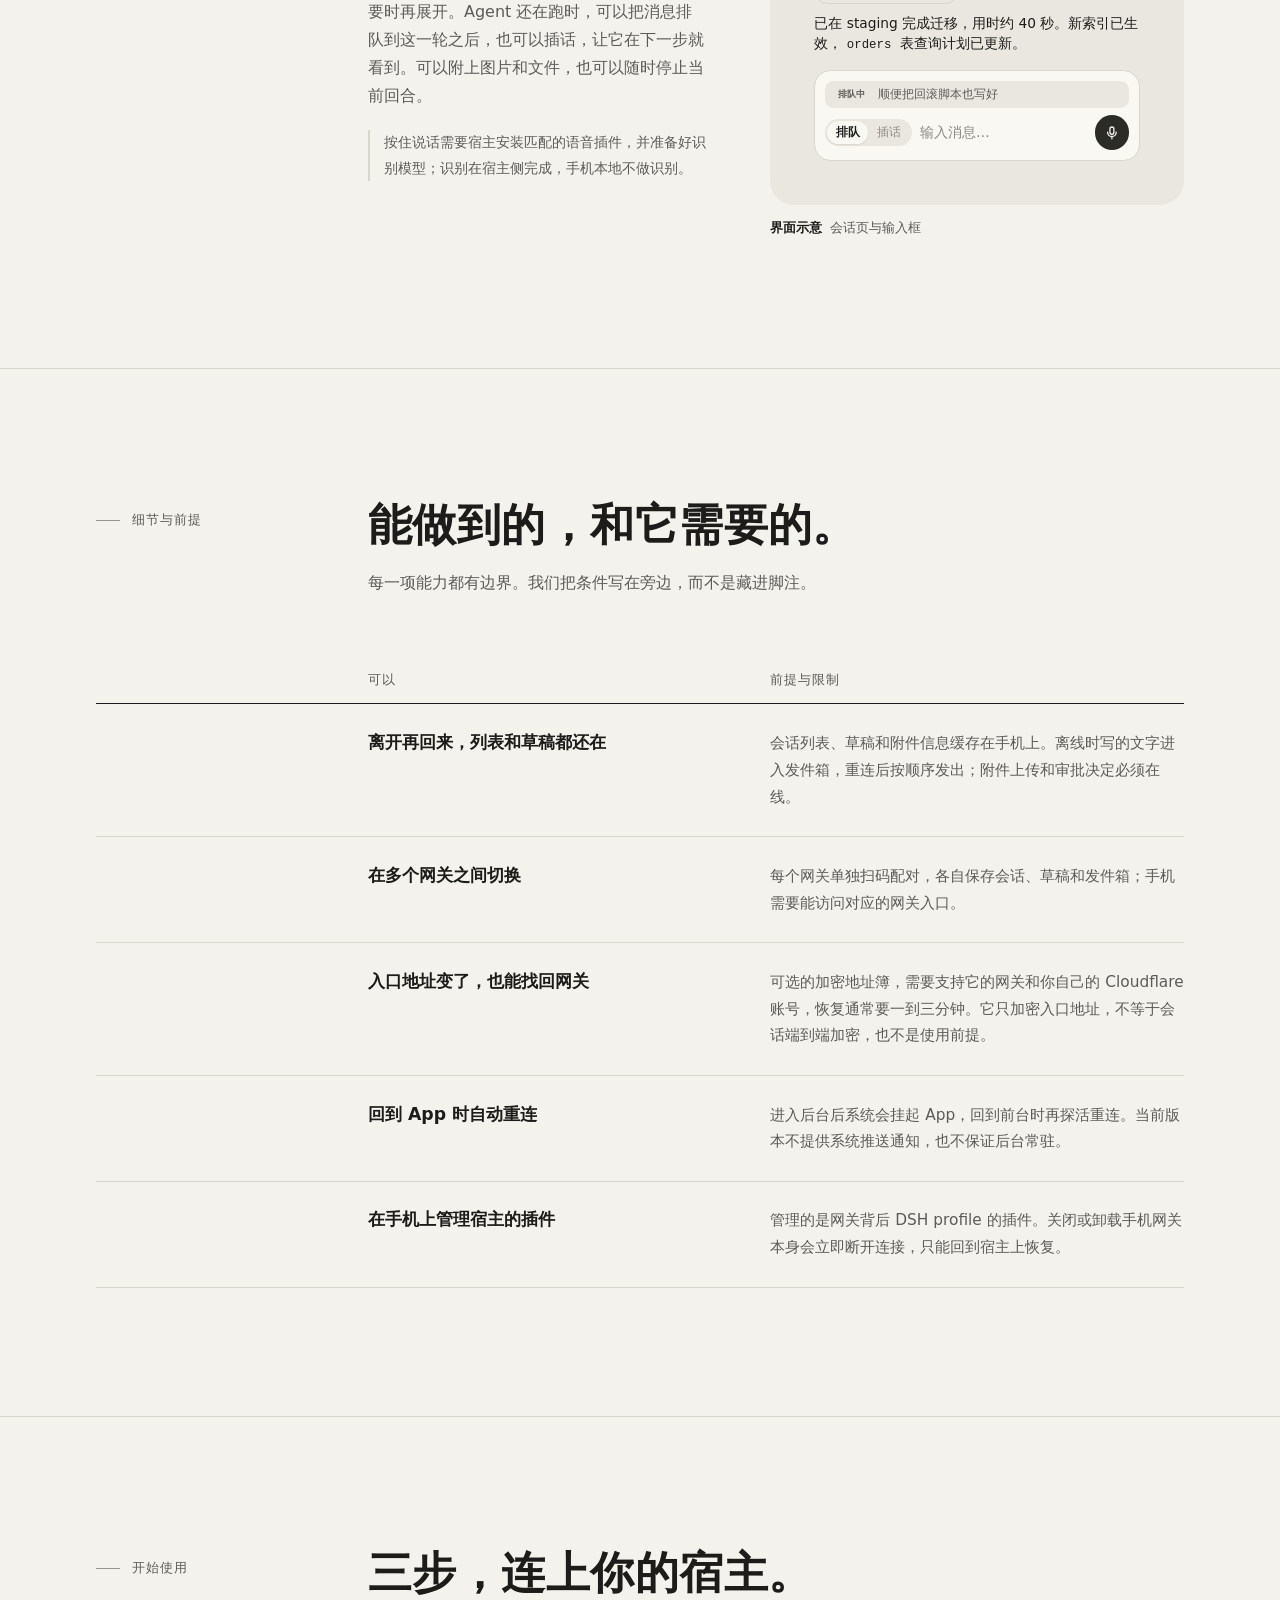
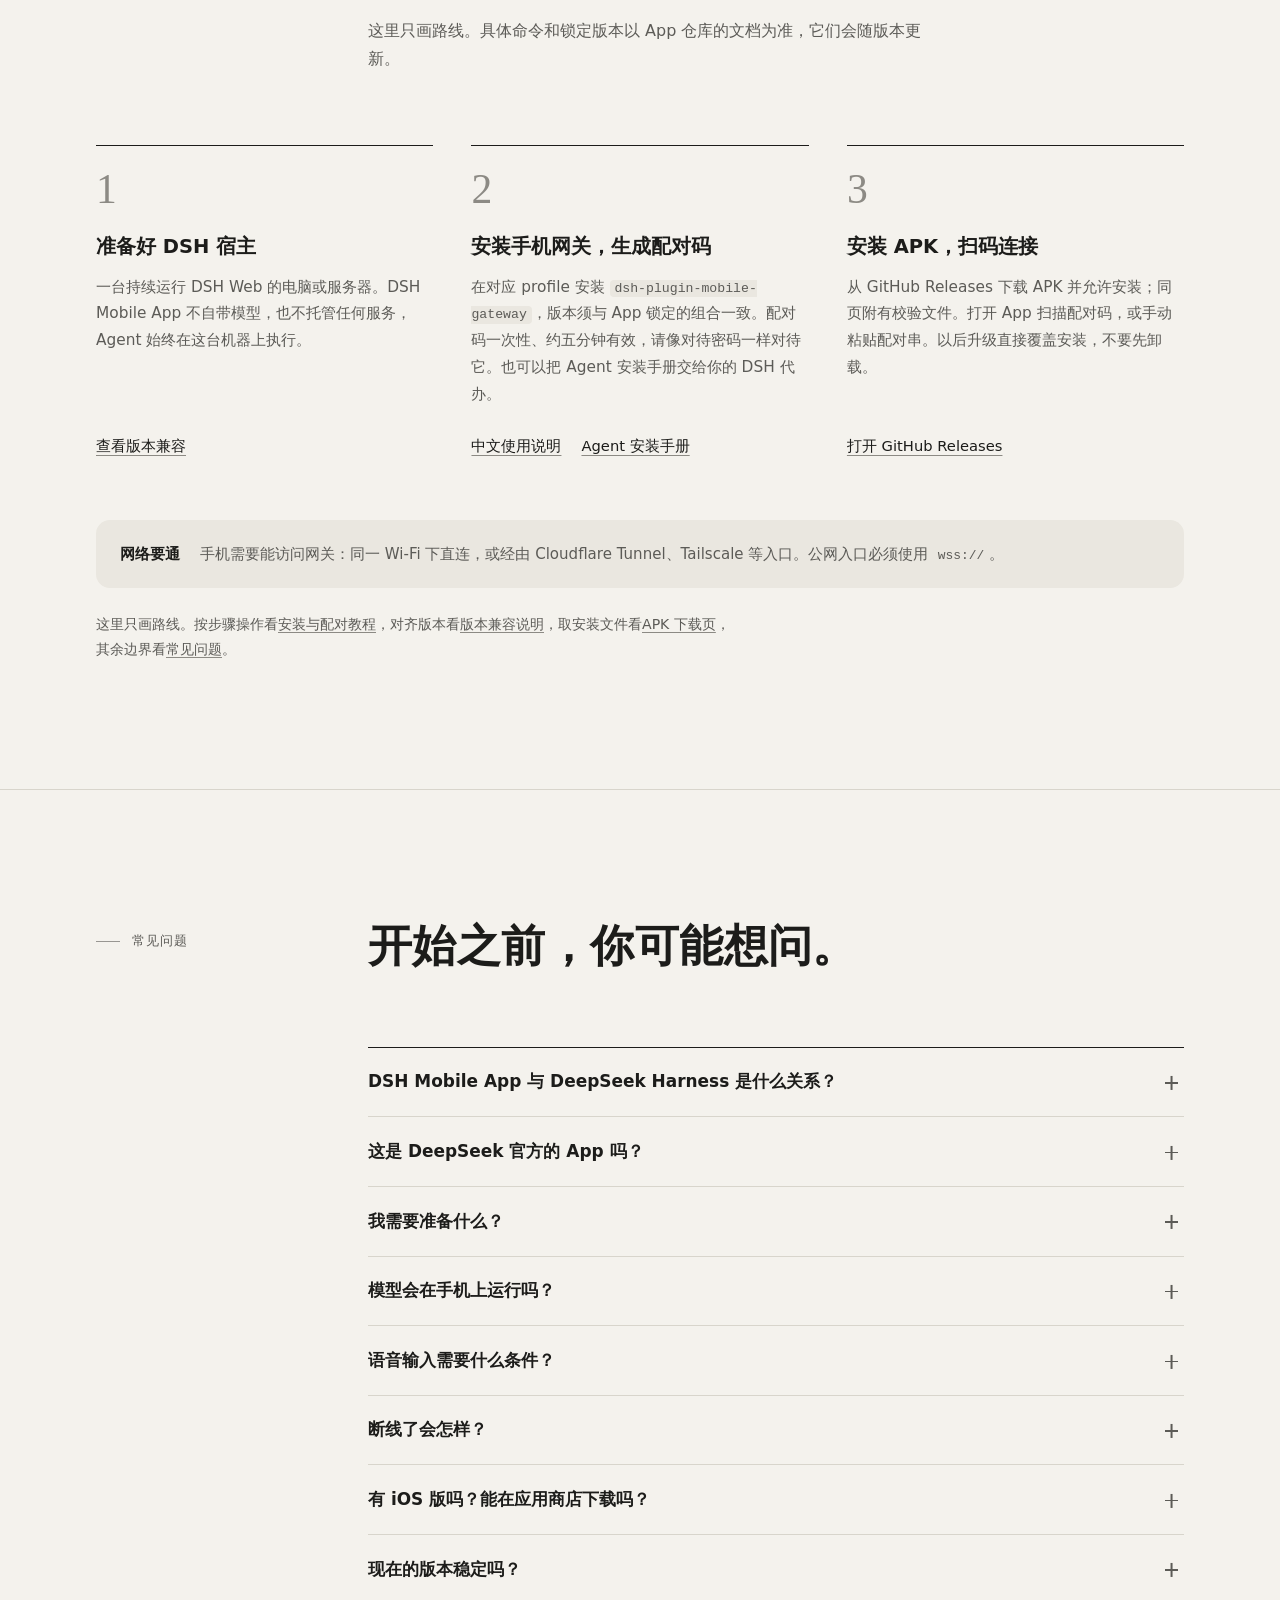
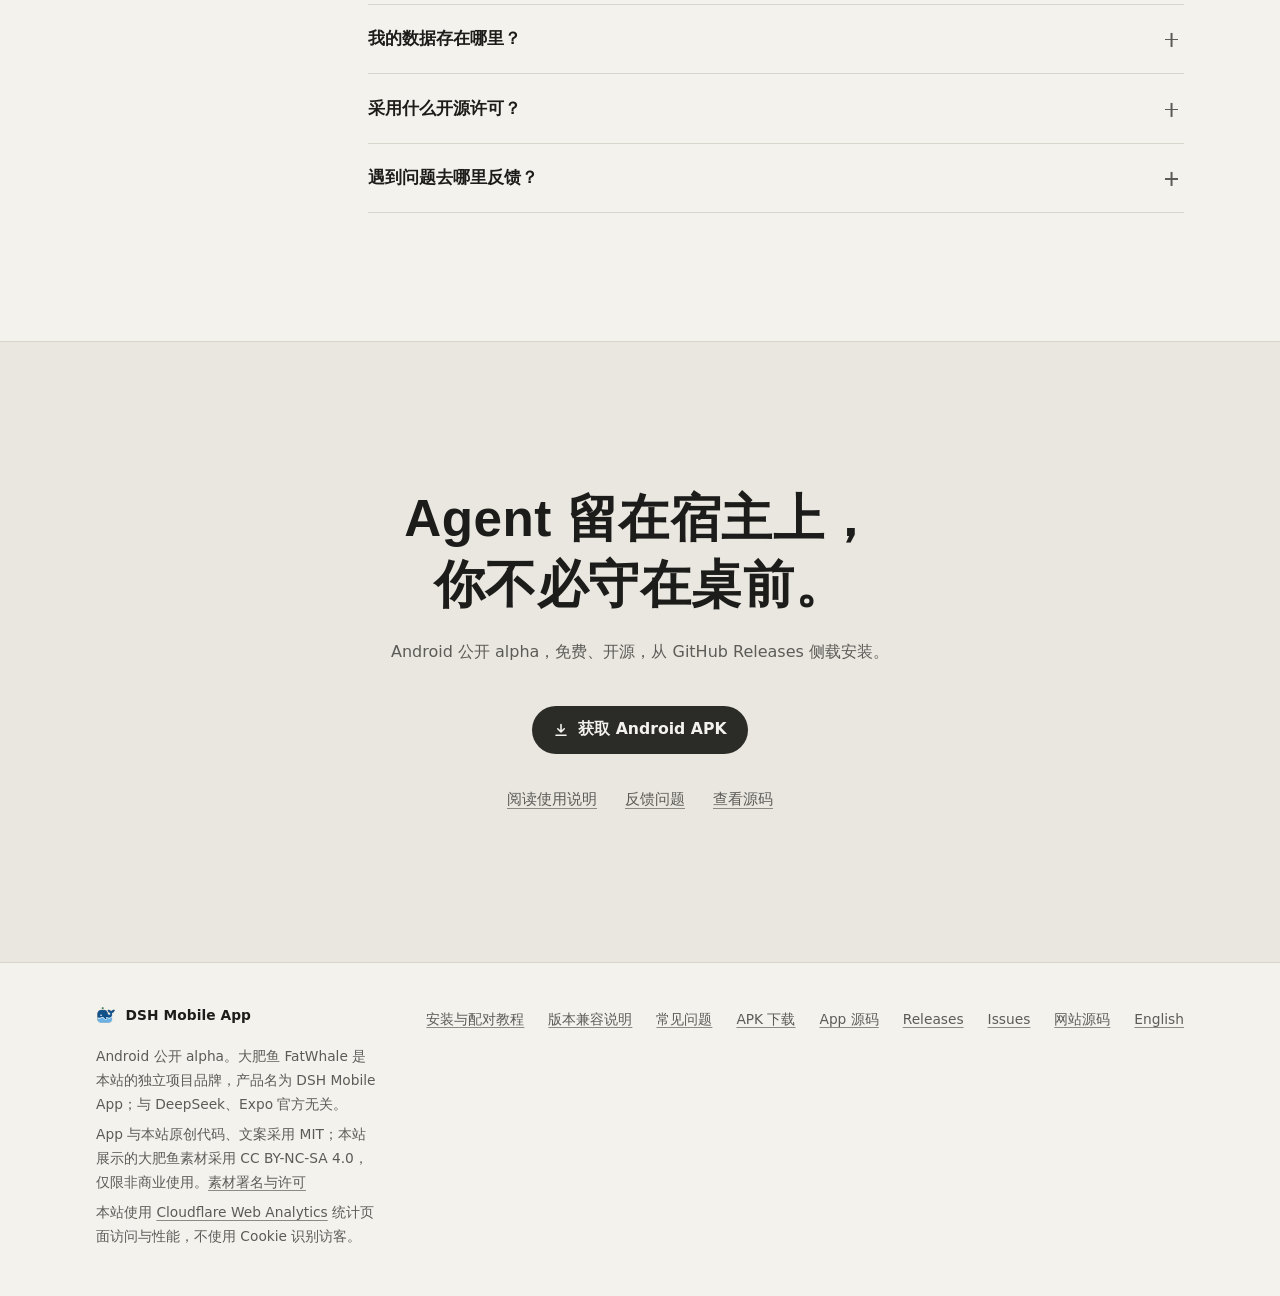
==== commit c5e418f3: "feat: add four topical pages, SoftwareApplication schema and FatWhale branding Split the single page" ====
--- a/site/index.html
+++ b/site/index.html
@@ -4,16 +4,16 @@
   <meta charset="utf-8">
   <meta name="viewport" content="width=device-width, initial-scale=1">
   <link rel="canonical" href="https://fatwhale.app/">
-  <title>DSH Mobile App — DeepSeek Harness 第三方 Android 客户端</title>
-  <meta name="description" content="DSH Mobile App 是配套 DeepSeek Harness（DSH）的第三方开源 Android 客户端：查看进度、处理审批与提问、继续对话。需要自建宿主和手机网关；当前为公开 alpha，通过 GitHub Releases 侧载安装。">
+  <title>大肥鱼 FatWhale · DSH Mobile App｜DeepSeek Harness 安卓客户端</title>
+  <meta name="description" content="大肥鱼 FatWhale 官网。DSH Mobile App 是配套 DeepSeek Harness（DSH）的第三方开源 Android 客户端：查看进度、处理审批与提问、继续对话。需要自建宿主和手机网关；当前为公开 alpha，通过 GitHub Releases 侧载安装。">
   <meta name="color-scheme" content="light dark">
   <meta name="theme-color" content="#f4f2ed" media="(prefers-color-scheme: light)">
   <meta name="theme-color" content="#252522" media="(prefers-color-scheme: dark)">
   <meta property="og:type" content="website">
   <meta property="og:locale" content="zh_CN">
-  <meta property="og:site_name" content="DSH Mobile App">
-  <meta property="og:title" content="DSH Mobile App — DeepSeek Harness 第三方 Android 客户端">
-  <meta property="og:description" content="配套 DeepSeek Harness 的第三方开源 Android 客户端：查看进度、处理审批、继续对话。需要自建宿主和手机网关，当前为公开 alpha。">
+  <meta property="og:site_name" content="大肥鱼 FatWhale · DSH Mobile App">
+  <meta property="og:title" content="大肥鱼 FatWhale · DSH Mobile App｜DeepSeek Harness 安卓客户端">
+  <meta property="og:description" content="大肥鱼 FatWhale 官网：配套 DeepSeek Harness 的第三方开源 Android 客户端，查看进度、处理审批、继续对话。需自建宿主与手机网关，当前为公开 alpha。">
   <meta property="og:url" content="https://fatwhale.app/">
   <link rel="alternate" hreflang="zh-CN" href="https://fatwhale.app/">
   <link rel="alternate" hreflang="en" href="https://fatwhale.app/en/">
@@ -29,6 +29,23 @@
       "inLanguage": ["zh-CN", "en"]
     }
   </script>
+  <script type="application/ld+json">
+    {
+      "@context": "https://schema.org",
+      "@type": "SoftwareApplication",
+      "@id": "https://fatwhale.app/#software",
+      "name": "DSH Mobile App",
+      "alternateName": "大肥鱼 FatWhale · DSH Mobile App",
+      "url": "https://fatwhale.app/",
+      "applicationCategory": "DeveloperApplication",
+      "operatingSystem": "Android",
+      "downloadUrl": "https://github.com/solla-h/dsh-mobile-app/releases",
+      "softwareRequirements": "A self-hosted DeepSeek Harness (DSH) host with the matching mobile gateway plugin",
+      "isAccessibleForFree": true,
+      "license": "https://github.com/solla-h/dsh-mobile-app/blob/master/LICENSE",
+      "inLanguage": "zh-CN"
+    }
+  </script>
   <link rel="stylesheet" href="styles.css">
 </head>
 <body>
@@ -52,10 +69,10 @@
     <section class="hero" aria-labelledby="hero-title">
       <div class="wrap hero__grid">
         <div class="hero__text">
-          <p class="eyebrow">DeepSeek Harness 的第三方手机客户端</p>
+          <p class="eyebrow">大肥鱼 FatWhale · DeepSeek Harness 第三方手机客户端</p>
           <h1 id="hero-title" class="display"><span class="nb">不在桌前，</span><br><span class="nb">也跟得上你的 DSH。</span></h1>
           <p class="lede">
-            DSH Mobile App 是配套 DeepSeek Harness（DSH）的第三方开源 Android 客户端。Agent 在你自己的宿主上运行；离开电脑后，用手机查看进度、处理审批与提问，再继续对话。
+            大肥鱼 FatWhale 是本站的独立项目品牌。DSH Mobile App 是配套 DeepSeek Harness（DSH）的第三方开源 Android 客户端。Agent 在你自己的宿主上运行；离开电脑后，用手机查看进度、处理审批与提问，再继续对话。
           </p>
           <div class="actions">
             <a class="btn btn--primary" href="https://github.com/solla-h/dsh-mobile-app/releases">
@@ -164,7 +181,7 @@
           </div>
           <div class="facts__row">
             <dt>官方入口</dt>
-            <dd><a href="https://fatwhale.app/">fatwhale.app</a> 是项目官网；源码、发布与问题反馈集中在 GitHub 的 <a href="https://github.com/solla-h/dsh-mobile-app">solla-h/dsh-mobile-app</a>。具体命令与锁定版本以 App 仓库文档为准。</dd>
+            <dd><a href="https://fatwhale.app/">fatwhale.app（大肥鱼 FatWhale）</a> 是项目官网，FatWhale 为可独占的站点品牌，产品名始终是 DSH Mobile App；源码、发布与问题反馈集中在 GitHub 的 <a href="https://github.com/solla-h/dsh-mobile-app">solla-h/dsh-mobile-app</a>。具体命令与锁定版本以 App 仓库文档为准。</dd>
           </div>
         </dl>
         <p class="facts__source">以上事实以 <a href="https://github.com/solla-h/dsh-mobile-app">App 仓库</a>、<a href="https://github.com/solla-h/dsh-mobile-app/blob/master/docs/COMPATIBILITY.md">版本兼容说明</a> 与 <a href="https://github.com/solla-h/dsh-mobile-app/releases">GitHub Releases</a> 为准；发版信息不靠记忆补。</p>
@@ -430,6 +447,7 @@
           <b>网络要通</b>
           <p>手机需要能访问网关：同一 Wi-Fi 下直连，或经由 Cloudflare Tunnel、Tailscale 等入口。公网入口必须使用 <code>wss://</code>。</p>
         </div>
+        <p class="facts__source">这里只画路线。按步骤操作看<a href="install/">安装与配对教程</a>，对齐版本看<a href="compatibility/">版本兼容说明</a>，取安装文件看<a href="download/">APK 下载页</a>，其余边界看<a href="faq/">常见问题</a>。</p>
       </div>
     </section>
 
@@ -528,11 +546,15 @@
     <div class="wrap footer__grid">
       <div>
         <p class="brand"><img class="brand__mark" src="favicon-32.png" width="32" height="32" alt="">DSH Mobile App</p>
-        <p>Android 公开 alpha。独立开源项目，与 DeepSeek、Expo 官方无关。</p>
+        <p>Android 公开 alpha。大肥鱼 FatWhale 是本站的独立项目品牌，产品名为 DSH Mobile App；与 DeepSeek、Expo 官方无关。</p>
         <p>App 与本站原创代码、文案采用 MIT；本站展示的大肥鱼素材采用 CC BY-NC-SA 4.0，仅限非商业使用。<a href="media/ATTRIBUTION.txt">素材署名与许可</a></p>
         <p>本站使用 <a href="https://www.cloudflare.com/web-analytics/">Cloudflare Web Analytics</a> 统计页面访问与性能，不使用 Cookie 识别访客。</p>
       </div>
       <nav aria-label="页脚链接">
+        <a href="install/">安装与配对教程</a>
+        <a href="compatibility/">版本兼容说明</a>
+        <a href="faq/">常见问题</a>
+        <a href="download/">APK 下载</a>
         <a href="https://github.com/solla-h/dsh-mobile-app">App 源码</a>
         <a href="https://github.com/solla-h/dsh-mobile-app/releases">Releases</a>
         <a href="https://github.com/solla-h/dsh-mobile-app/issues">Issues</a>
